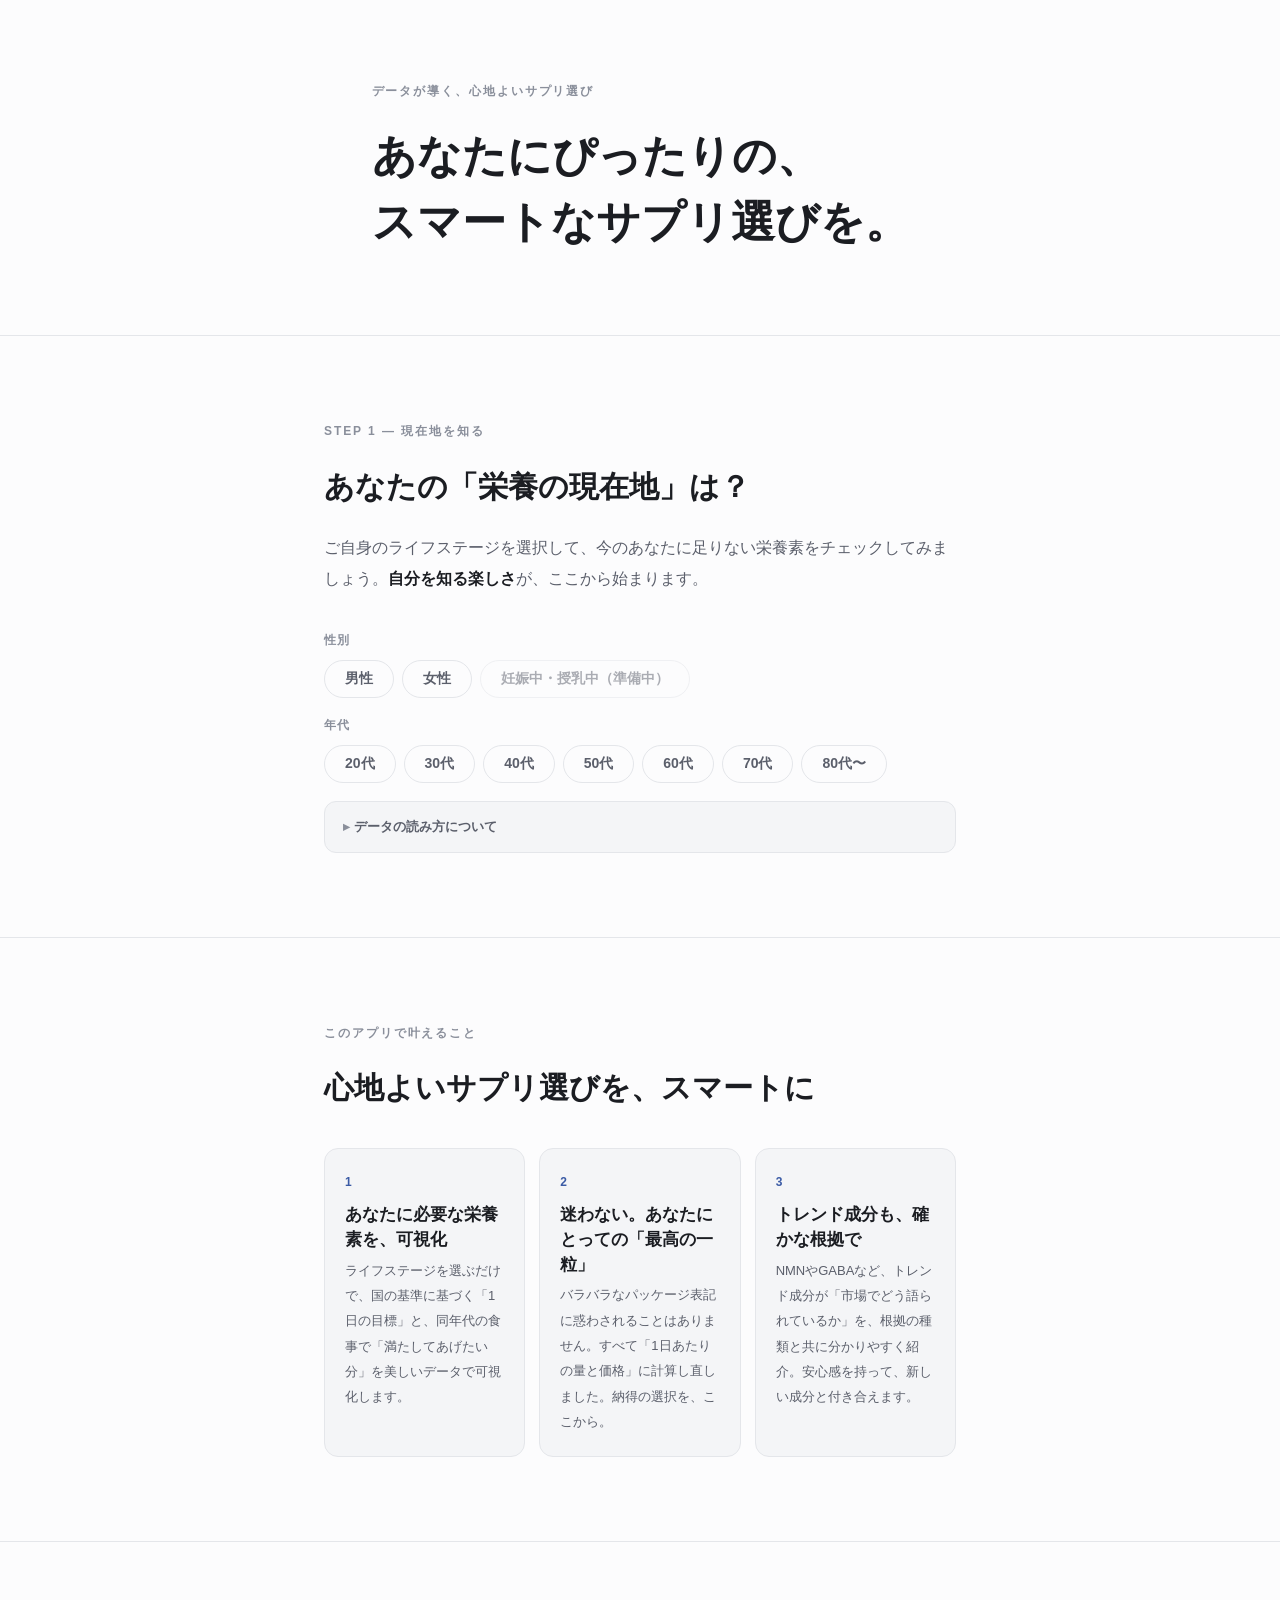
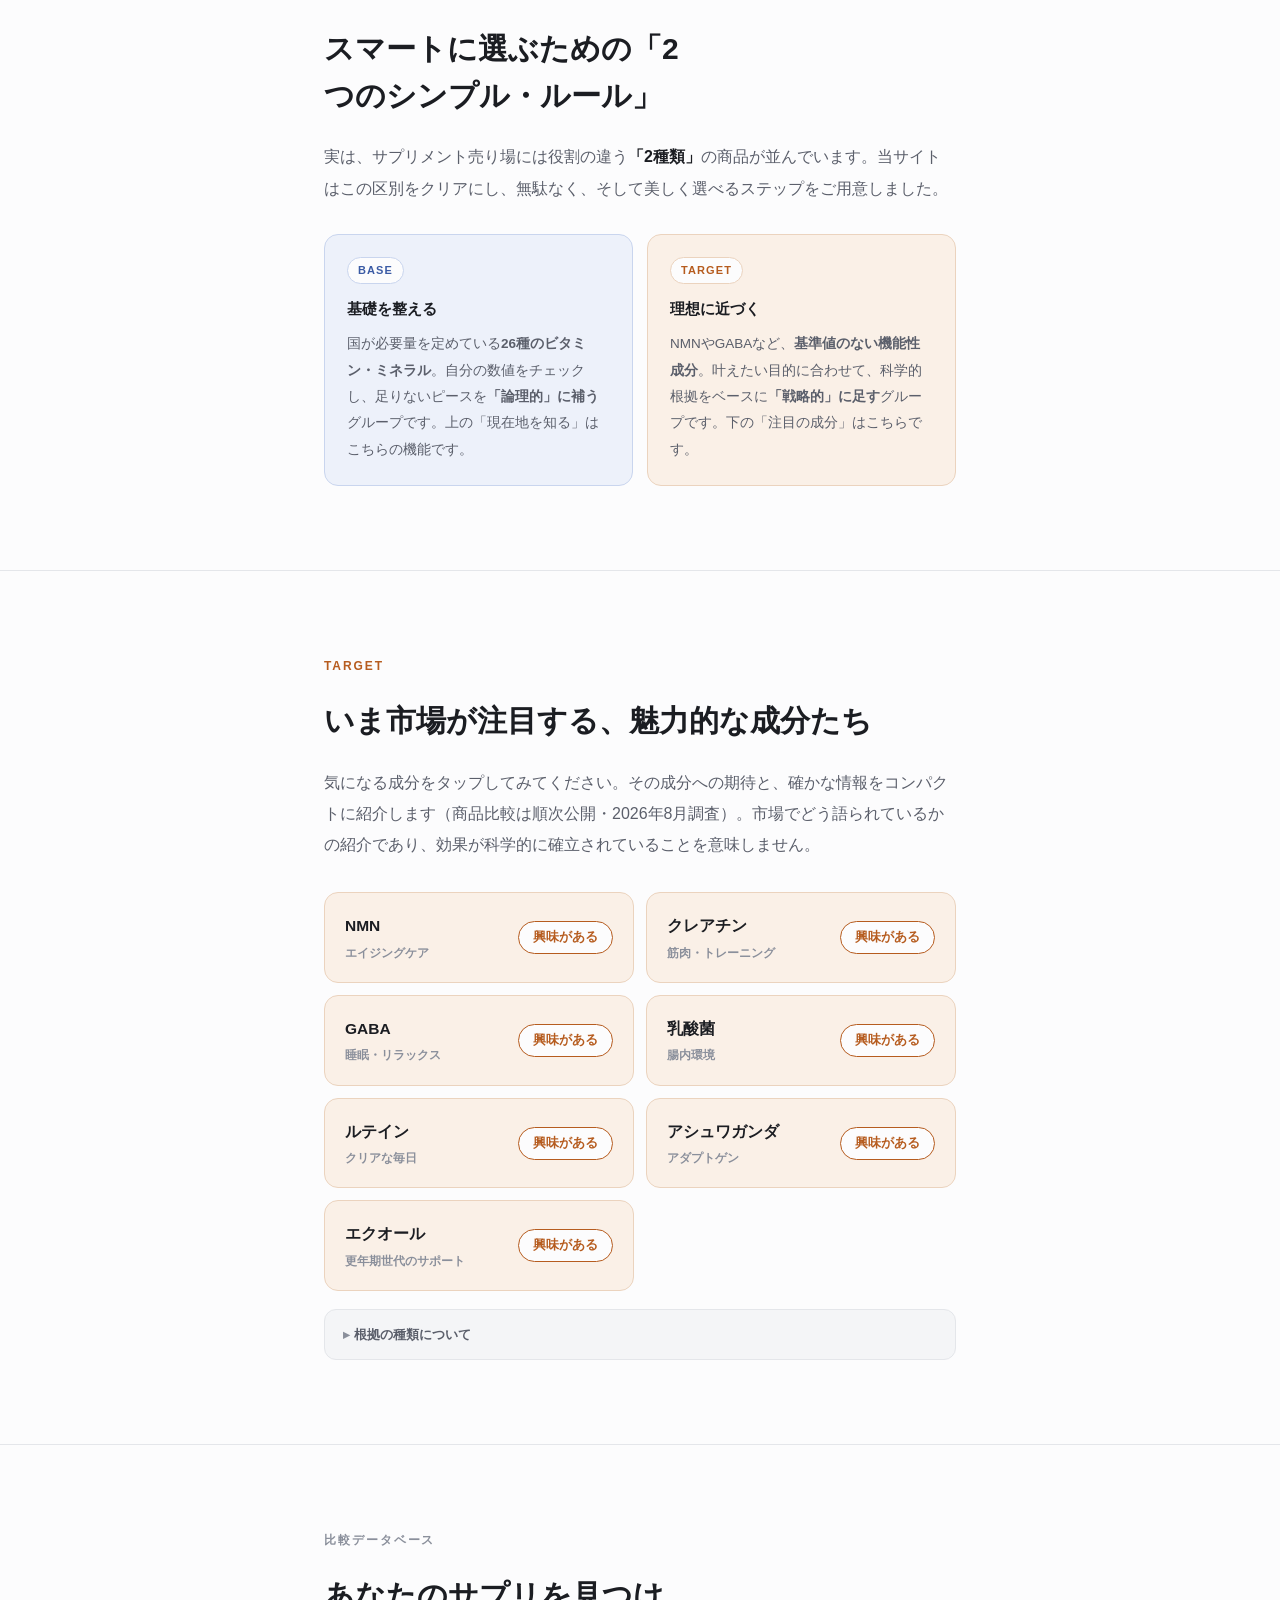
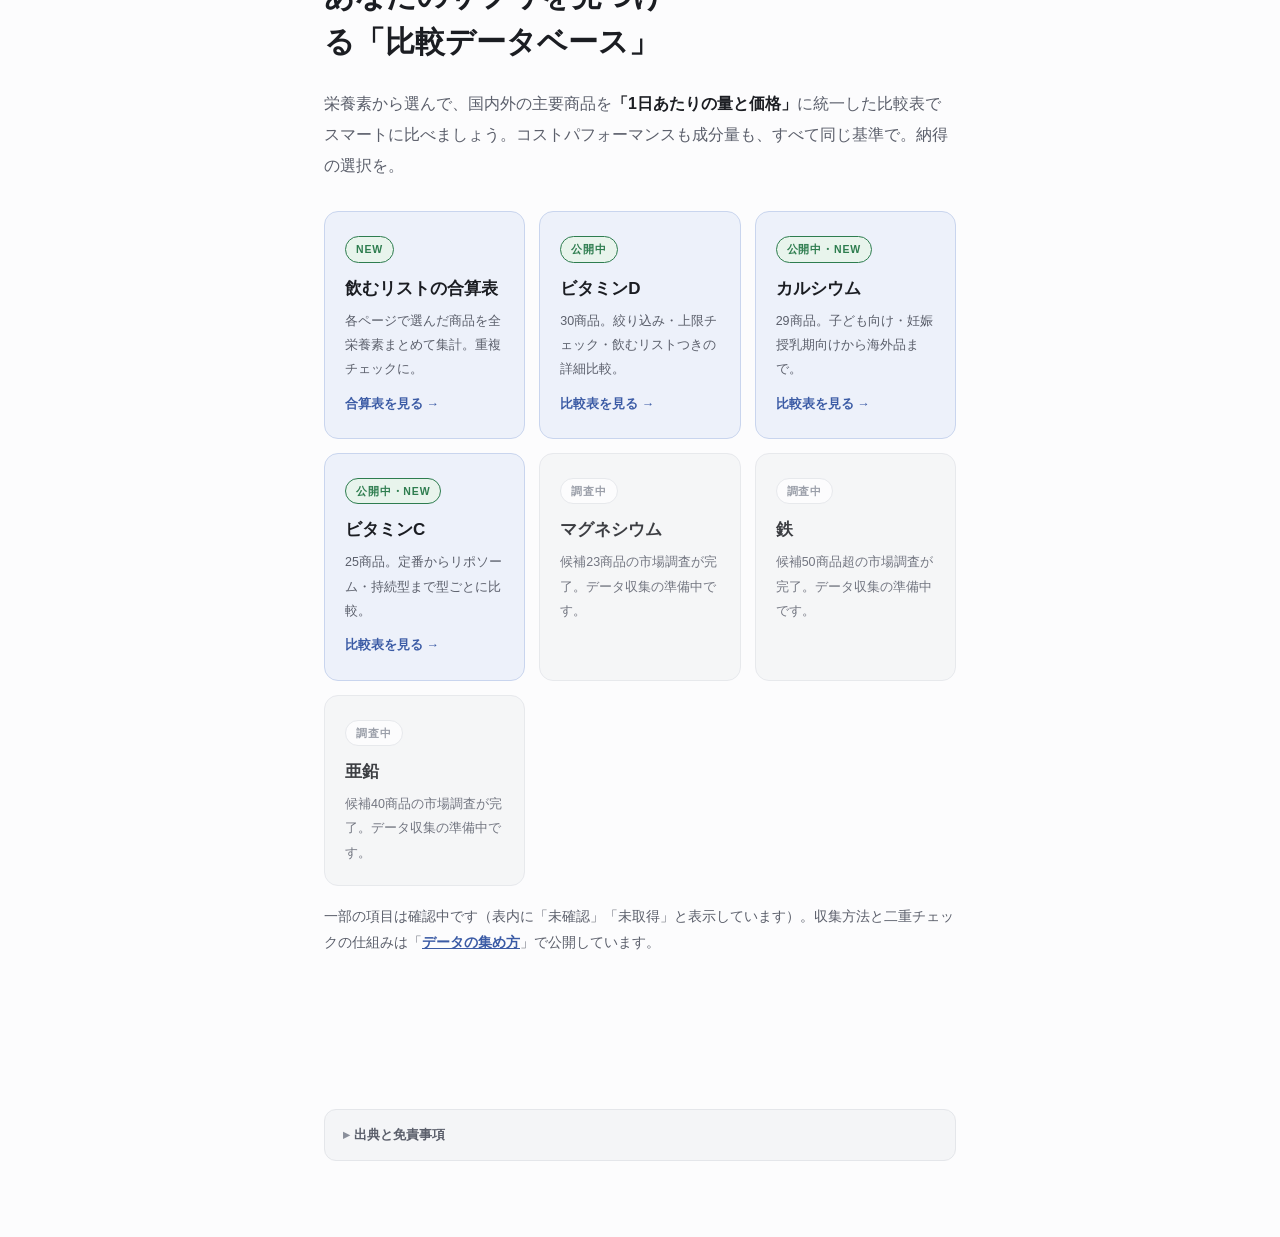
==== index.html @ e19bc220 "データなし栄養素を独立表示に分離" ====
<!doctype html>
<html lang="ja">
<head>
<meta charset="utf-8">
<meta name="viewport" content="width=device-width, initial-scale=1">
<meta name="robots" content="noindex">
<meta property="og:title" content="1日に必要なビタミン・ミネラルの、まとめサイト">
<meta property="og:description" content="国の基準データで、あなたに必要な栄養素と最適なサプリを同じ物差しで比べられるサイト。">
<meta property="og:type" content="website">
<meta property="og:url" content="https://takemoritoshihiko-png.github.io/supplement-db-site/">
<meta name="twitter:card" content="summary">
<title>1日に必要なビタミン・ミネラルの、まとめサイト</title>
</head>
<body>
<style>
  :root {
    --bg: #FCFCFD; --surface: #F4F5F7; --ink: #1B1D22; --ink2: #5B5F6B; --ink3: #8A8F9B;
    --line: #E4E6EA; --track: #E9EBEF;
    --g1: #3B5BA5; --g1-soft: #EDF1FA; --g1-line: #C9D5EE;
    --g2: #B65C1F; --g2-soft: #FAF0E7; --g2-line: #EBD3BE;
    --ok: #2E7D4F; --ok-soft: #E8F4EC;
    --tip-bg: #1B1D22; --tip-ink: #F4F5F7;
    --bad: #B03A2E; --bad-line: #E5C3BC;
  }
  @media (prefers-color-scheme: dark) {
    :root:not([data-theme="light"]) {
      --bg: #15161A; --surface: #1D1F25; --ink: #ECEDF0; --ink2: #9AA0AC; --ink3: #6E7480;
      --line: #2A2D35; --track: #262932;
      --g1: #5E7FD1; --g1-soft: #1D2434; --g1-line: #31405E;
      --g2: #C97B3E; --g2-soft: #2A2018; --g2-line: #4A3521;
      --ok: #5CAD7F; --ok-soft: #1C2B22;
      --tip-bg: #ECEDF0; --tip-ink: #1B1D22; --bad: #D96C5F; --bad-line: #4A2A24;
    }
  }
  :root[data-theme="dark"] {
    --bg: #15161A; --surface: #1D1F25; --ink: #ECEDF0; --ink2: #9AA0AC; --ink3: #6E7480;
    --line: #2A2D35; --track: #262932;
    --g1: #5E7FD1; --g1-soft: #1D2434; --g1-line: #31405E;
    --g2: #C97B3E; --g2-soft: #2A2018; --g2-line: #4A3521;
    --ok: #5CAD7F; --ok-soft: #1C2B22;
    --tip-bg: #ECEDF0; --tip-ink: #1B1D22; --bad: #D96C5F; --bad-line: #4A2A24;
  }
  * { margin:0; padding:0; box-sizing:border-box; }
  body { background:var(--bg); color:var(--ink); font-family:"Hiragino Kaku Gothic ProN","Hiragino Sans","Yu Gothic Medium","Yu Gothic","Noto Sans JP","Meiryo",sans-serif; font-size:16px; line-height:1.95; -webkit-font-smoothing:antialiased; font-feature-settings:"palt"; }
  .wrap { max-width:680px; margin:0 auto; padding:0 24px; }
  section { padding:84px 0; border-bottom:1px solid var(--line); }
  section:last-of-type { border-bottom:none; }
  .eyebrow { font-size:12px; font-weight:700; letter-spacing:0.16em; color:var(--ink3); margin-bottom:20px; }
  .eyebrow.accent { color:var(--g2); }
  h1 { font-size:clamp(29px,4.8vw,44px); font-weight:800; line-height:1.5; text-wrap:balance; }
  .tagline { font-size:clamp(17px,2.6vw,21px); font-weight:700; color:var(--g1); margin-top:14px; letter-spacing:0.02em; }
  h2 { font-size:clamp(22px,3.4vw,30px); font-weight:800; line-height:1.55; text-wrap:balance; margin-bottom:22px; }
  .lede { font-size:17px; color:var(--ink2); margin-top:24px; text-wrap:pretty; }
  p.body { color:var(--ink2); margin-top:16px; }
  p.body strong, .lede strong { color:var(--ink); font-weight:700; }
  .note { font-size:13.5px; line-height:1.9; color:var(--ink2); margin-top:16px; }
  .note .nt { font-weight:800; color:var(--ink); }

  .hero { min-height:auto; display:flex; align-items:center; border-bottom:1px solid var(--line); }
  .hero-inner { padding:80px 0; }

  /* できること3つ */
  .can { display:grid; grid-template-columns:1fr 1fr 1fr; gap:14px; margin-top:36px; }
  @media (max-width:820px){ .can { grid-template-columns:1fr; } }
  .can .c { border:1px solid var(--line); border-radius:14px; padding:22px 20px; background:var(--surface); }
  .can .n { font-size:12px; font-weight:800; letter-spacing:0.12em; color:var(--g1); margin-bottom:8px; }
  .can h3 { font-size:16.5px; font-weight:800; margin-bottom:6px; line-height:1.5; }
  .can p { font-size:13px; color:var(--ink2); }

  /* あなたの必要量デモ */
  .selector { display:flex; flex-wrap:wrap; gap:8px; margin-top:26px; }
  .selector .lbl { width:100%; font-size:12px; font-weight:700; color:var(--ink3); letter-spacing:0.1em; margin-top:8px; }
  .selector button {
    font-size:14px; font-weight:700; padding:9px 20px; border-radius:100px;
    border:1.5px solid var(--line); background:var(--bg); color:var(--ink2); cursor:pointer;
  }
  .selector button.on { border-color:var(--g1); background:var(--g1-soft); color:var(--ink); }
  .selector button:disabled { opacity:.5; cursor:not-allowed; }
  .selector button:focus-visible { outline:2px solid var(--g2); outline-offset:2px; }
  .result { margin-top:28px; display:none; flex-direction:column; gap:12px; }
  .result.show { display:flex; }
  .rrow { border:1px solid var(--line); border-radius:14px; padding:18px 22px; }
  .rrow .head { display:flex; justify-content:space-between; align-items:baseline; gap:10px; flex-wrap:wrap; }
  .rrow .nm { font-size:15.5px; font-weight:800; }
  .rrow .gap { font-size:13.5px; font-weight:800; }
  .rrow .gap.short { color:var(--g2); }
  .rrow .gap.ok { color:var(--ok); }
  .rrow .nums { font-size:12.5px; color:var(--ink3); margin-top:4px; font-variant-numeric:tabular-nums; }
  .rrow .bar { position:relative; height:10px; background:var(--track); border-radius:4px; margin-top:12px; }
  .rrow .bar i { position:absolute; inset:0 auto 0 0; border-radius:4px 3px 3px 4px; background:var(--g1); }
  .rrow .bar b { position:absolute; top:-4px; bottom:-4px; right:0; width:2px; background:var(--ink3); opacity:.55; }

  /* トレンド興味カード */
  .trend { display:grid; grid-template-columns:1fr 1fr; gap:12px; margin-top:32px; }
  @media (max-width:640px){ .trend { grid-template-columns:1fr; } }
  .tcard { border:1px solid var(--g2-line); background:var(--g2-soft); border-radius:14px; padding:18px 20px; }
  .tcard .top { display:flex; justify-content:space-between; align-items:center; gap:10px; }
  .tcard .nm { font-size:15.5px; font-weight:800; }
  .tcard .tag { font-size:11.5px; color:var(--ink3); font-weight:600; }
  .tcard button {
    font-size:12.5px; font-weight:800; padding:7px 14px; border-radius:100px; white-space:nowrap;
    border:1.5px solid var(--g2); background:var(--bg); color:var(--g2); cursor:pointer;
  }
  .tcard button.on { background:var(--g2); color:#fff; }
  .tcard button:focus-visible { outline:2px solid var(--g1); outline-offset:2px; }
  .tcard .detail { display:none; margin-top:12px; padding-top:12px; border-top:1px solid var(--g2-line); font-size:13px; color:var(--ink2); }
  .tcard.open .detail { display:block; }
  .tcard .lv { display:inline-block; font-size:11px; font-weight:800; padding:2px 10px; border-radius:100px; background:var(--bg); border:1px solid var(--g2-line); color:var(--ink3); margin-bottom:6px; }
  .tcard .more { display:inline-block; margin-top:8px; font-size:12.5px; font-weight:700; color:var(--g2); }

  /* 2つのルール */
  .duo { display:grid; grid-template-columns:1fr 1fr; gap:14px; margin-top:30px; }
  @media (max-width:820px){ .duo { grid-template-columns:1fr; } }
  .duo .d { border-radius:14px; padding:22px; font-size:13.5px; color:var(--ink2); }
  .duo .d1 { background:var(--g1-soft); border:1px solid var(--g1-line); }
  .duo .d2 { background:var(--g2-soft); border:1px solid var(--g2-line); }
  .duo h4 { font-size:15px; font-weight:800; color:var(--ink); margin-bottom:8px; }
  .duo .cat { display:inline-block; font-size:11px; font-weight:800; letter-spacing:0.1em; padding:2px 10px; border-radius:100px; margin-bottom:10px; }
  .duo .d1 .cat { background:var(--bg); border:1px solid var(--g1-line); color:var(--g1); }
  .duo .d2 .cat { background:var(--bg); border:1px solid var(--g2-line); color:var(--g2); }

  /* 摂取実態チャート(簡約) */
  .chart { margin-top:36px; }
  .chart-cond { font-size:12px; color:var(--ink3); margin-bottom:22px; }
  .row { display:grid; grid-template-columns:150px 1fr 84px; align-items:center; gap:14px; padding:8px 0; }
  .row .nm { font-size:13px; font-weight:700; text-align:right; line-height:1.4; }
  .row .nm small { display:block; font-size:10.5px; font-weight:400; color:var(--ink3); }
  .meter { position:relative; height:13px; background:var(--track); border-radius:4px; }
  .meter .fill { position:absolute; inset:0 auto 0 0; width:0; border-radius:4px 3px 3px 4px; background:var(--g1); transition:width 1s cubic-bezier(.2,.7,.2,1); }
  .meter .goal { position:absolute; top:-5px; bottom:-5px; right:0; width:2px; background:var(--ink3); opacity:.55; }
  .row .val { font-size:12.5px; font-weight:700; font-variant-numeric:tabular-nums; white-space:nowrap; }
  .goal-label { text-align:right; font-size:11px; color:var(--ink3); padding-right:84px; margin-top:4px; }

  .cta { text-align:center; }
  /* 比較DBハブ */
  .dbgrid { display:grid; grid-template-columns:1fr 1fr 1fr; gap:14px; margin-top:30px; }
  @media (max-width:820px){ .dbgrid { grid-template-columns:1fr; } }
  .dbc { display:block; border:1px solid var(--g1-line); border-radius:14px; padding:20px; background:var(--g1-soft); text-decoration:none; color:var(--ink); }
  .dbc:hover { border-color:var(--g1); }
  .dbc h3 { font-size:17px; font-weight:800; margin:8px 0 4px; }
  .dbc p { font-size:12.5px; color:var(--ink2); }
  .dbc .st { display:inline-block; font-size:10.5px; font-weight:800; letter-spacing:0.08em; padding:2px 10px; border-radius:100px; background:var(--bg); border:1px solid var(--line); color:var(--ink3); }
  .dbc .st.open { border-color:var(--ok); color:var(--ok); background:var(--ok-soft); }
  .dbc .go { display:inline-block; margin-top:10px; font-size:12.5px; font-weight:800; color:var(--g1); }
  .dbc.soon2 { background:var(--surface); border-color:var(--line); opacity:.85; }
  .btn { display:inline-block; margin-top:32px; padding:15px 38px; border-radius:100px; background:var(--g1); color:#fff; font-size:15.5px; font-weight:800; text-decoration:none; letter-spacing:0.04em; }
  :root[data-theme="dark"] .btn { color:#101114; }
  @media (prefers-color-scheme: dark) { :root:not([data-theme="light"]) .btn { color:#101114; } }
  .btn:focus-visible { outline:3px solid var(--g2); outline-offset:3px; }
  .soon { display:block; margin-top:12px; font-size:12.5px; color:var(--ink3); }

  footer { padding:52px 0 76px; }
  footer .src { font-size:12px; line-height:2; color:var(--ink3); }
  footer .legal { font-size:12.5px; color:var(--ink2); margin-top:18px; padding-top:18px; border-top:1px solid var(--line); }

  .rgh { font-size:13px; font-weight:800; letter-spacing:0.08em; color:var(--g2); margin:20px 0 2px; }
  .rgh span { color:var(--ink3); font-weight:700; }
  .rgh.warn { color:var(--bad); }
  .rrow .bar i.sh { background:var(--g2); }
  .rrow .bar i.ov { background:var(--bad); }
  .rrow.warnrow { border-color:var(--bad-line); }
  .gap.warn2 { color:var(--bad); }
  .rchip { font-size:11px; font-weight:800; color:var(--g1); text-decoration:none; border:1px solid var(--g1-line); border-radius:100px; padding:2px 10px; margin-left:8px; vertical-align:2px; white-space:nowrap; }
  .rchip.soon { color:var(--ink3); border-color:var(--line); }
  .crow .cnm { display:flex; align-items:center; gap:8px; flex-wrap:wrap; }
  .crow .rchip { margin-left:0; width:max-content; }
  .crow { display:grid; grid-template-columns:1fr 90px 130px; align-items:center; gap:12px; padding:6px 0; border-bottom:1px dashed var(--line); }
  .crow:last-of-type { border-bottom:none; }
  .crow .cnm { font-size:13px; font-weight:700; color:var(--ink); }
  .crow .cbar { position:relative; height:8px; background:var(--track); border-radius:4px; overflow:hidden; }
  .crow .cbar i { position:absolute; inset:0; background:var(--ok); border-radius:4px; }
  .crow .cpc { font-size:12px; font-weight:700; color:var(--ok); text-align:right; font-variant-numeric:tabular-nums; }
  .rbox { border:1px solid var(--line); border-radius:14px; padding:8px 18px; margin-top:6px; }
  .rbox.warnbox { border-color:var(--bad-line); }
  .crow .cbar i.shi { position:absolute; inset:0 auto 0 0; background:var(--g2); border-radius:4px; }
  .crow .cbar i.ovi { position:absolute; inset:0 auto 0 0; background:var(--bad); border-radius:4px; }
  .crow .cpc.shp { color:var(--g2); }
  .crow .cpc.ovp { color:var(--bad); }
  .crow .cpc small { display:block; font-weight:400; color:var(--ink3); font-size:10.5px; letter-spacing:0; }
  .crow.nd { grid-template-columns:1fr 150px; }
  .crow .cpc.ndp { color:var(--ink3); font-weight:600; }
  .ndnote { margin-top:12px; padding-top:10px; border-top:1px solid var(--line); font-size:12px; color:var(--ink3); }
  details.fold { margin-top:18px; border:1px solid var(--line); border-radius:12px; background:var(--surface); }
  details.fold summary { cursor:pointer; padding:12px 18px; font-size:13px; font-weight:800; color:var(--ink2); list-style:none; }
  details.fold summary::before { content:"▸ "; color:var(--ink3); }
  details.fold[open] summary::before { content:"▾ "; }
  details.fold .fbody { padding:0 18px 14px; font-size:12.5px; line-height:2; color:var(--ink2); }
  details.fold { margin-top:18px; border:1px solid var(--line); border-radius:12px; background:var(--surface); }
  details.fold summary { cursor:pointer; padding:12px 18px; font-size:13px; font-weight:800; color:var(--ink2); list-style:none; }
  details.fold summary::-webkit-details-marker { display:none; }
  details.fold summary::before { content:"▸ "; color:var(--ink3); }
  details.fold[open] summary::before { content:"▾ "; }
  details.fold .fbody { padding:0 18px 14px; font-size:12.5px; line-height:2; color:var(--ink2); }
  .rv { opacity:0; transform:translateY(16px); transition:opacity .6s ease, transform .6s ease; }
  .rv.on { opacity:1; transform:none; }
  @media (prefers-reduced-motion: reduce) { .rv { opacity:1; transform:none; transition:none; } .meter .fill { transition:none; } }
</style>

<div class="hero">
  <div class="wrap hero-inner">
    <div class="eyebrow">データが導く、心地よいサプリ選び</div>
    <h1>あなたにぴったりの、<br>スマートなサプリ選びを。</h1>
  </div>
</div>

<section id="you">
  <div class="wrap rv">
    <div class="eyebrow">STEP 1 — 現在地を知る</div>
    <h2>あなたの「栄養の現在地」は？</h2>
    <p class="body">ご自身のライフステージを選択して、今のあなたに足りない栄養素をチェックしてみましょう。<strong>自分を知る楽しさ</strong>が、ここから始まります。</p>
    <div class="selector" id="sel">
      <span class="lbl">性別</span>
      <button data-k="sex" data-v="m">男性</button>
      <button data-k="sex" data-v="f">女性</button>
      <button disabled title="基準データを整備中です">妊娠中・授乳中（準備中）</button>
      <span class="lbl">年代</span>
      <button data-k="age" data-v="20">20代</button>
      <button data-k="age" data-v="30">30代</button>
      <button data-k="age" data-v="40">40代</button>
      <button data-k="age" data-v="50">50代</button>
      <button data-k="age" data-v="60">60代</button>
      <button data-k="age" data-v="70">70代</button>
      <button data-k="age" data-v="80">80代〜</button>
      <button id="youreset" style="display:none;border-color:var(--g2);color:var(--g2)">リセット</button>
    </div>
    <div class="result" id="res"></div>
    <details class="fold"><summary>データの読み方について</summary><div class="fbody">この数値は「日本人の食事摂取基準（2025年版）」の基準値と「令和5年 国民健康・栄養調査」の平均摂取量に基づきます。同年代の平均との比較であり、あなた自身の食事の診断ではありません。楽しくご活用ください。<br>・年代と基準の対応: 20代=18〜29歳／30・40代=30〜49歳／50代=50〜64歳／60・70代=65〜74歳／80代〜=75歳以上の基準値を表示しています。<br>・「目安量」の栄養素（ビタミンD・E・Kなど）は、平均がそれを下回っていても不足と判断することはできません（食事摂取基準・活用編）。<br>・鉄の女性は50代まで「月経あり」、60代からは「月経なし」の推奨量です。<br>・ヨウ素・セレン・クロム・モリブデン・ビオチンは調査に平均摂取量データがありません。<br>・比較ページの%は商品パッケージと同じ物差し（栄養素等表示基準値）で、このページの属性別基準とは役割が異なります。</div></details>
  </div>
</section>

<section id="benefit">
  <div class="wrap rv">
    <div class="eyebrow">このアプリで叶えること</div>
    <h2>心地よいサプリ選びを、スマートに</h2>
    <div class="can">
      <div class="c"><div class="n">1</div><h3>あなたに必要な栄養素を、可視化</h3><p>ライフステージを選ぶだけで、国の基準に基づく「1日の目標」と、同年代の食事で「満たしてあげたい分」を美しいデータで可視化します。</p></div>
      <div class="c"><div class="n">2</div><h3>迷わない。あなたにとっての「最高の一粒」</h3><p>バラバラなパッケージ表記に惑わされることはありません。すべて「1日あたりの量と価格」に計算し直しました。納得の選択を、ここから。</p></div>
      <div class="c"><div class="n">3</div><h3>トレンド成分も、確かな根拠で</h3><p>NMNやGABAなど、トレンド成分が「市場でどう語られているか」を、根拠の種類と共に分かりやすく紹介。安心感を持って、新しい成分と付き合えます。</p></div>
    </div>
  </div>
</section>

<section id="map">
  <div class="wrap rv">
    <h2>スマートに選ぶための「2つのシンプル・ルール」</h2>
    <p class="body">実は、サプリメント売り場には役割の違う<strong>「2種類」</strong>の商品が並んでいます。当サイトはこの区別をクリアにし、無駄なく、そして美しく選べるステップをご用意しました。</p>
    <div class="duo">
      <div class="d d1"><span class="cat">BASE</span><h4>基礎を整える</h4>国が必要量を定めている<strong>26種のビタミン・ミネラル</strong>。自分の数値をチェックし、足りないピースを<strong>「論理的」に補う</strong>グループです。上の「現在地を知る」はこちらの機能です。</div>
      <div class="d d2"><span class="cat">TARGET</span><h4>理想に近づく</h4>NMNやGABAなど、<strong>基準値のない機能性成分</strong>。叶えたい目的に合わせて、科学的根拠をベースに<strong>「戦略的」に足す</strong>グループです。下の「注目の成分」はこちらです。</div>
    </div>
  </div>
</section>

<section id="trend">
  <div class="wrap rv">
    <div class="eyebrow accent">TARGET</div>
    <h2>いま市場が注目する、魅力的な成分たち</h2>
    <p class="body">気になる成分をタップしてみてください。その成分への期待と、確かな情報をコンパクトに紹介します（商品比較は順次公開・2026年8月調査）。市場でどう語られているかの紹介であり、効果が科学的に確立されていることを意味しません。</p>
    <div class="trend" id="tgrid"></div>
    <details class="fold"><summary>根拠の種類について</summary><div class="fbody">①国が必要量を定める栄養素 ／ ②機能性表示食品の届出あり（事業者が科学的根拠を消費者庁に届け出たもの。国が個別に審査・許可したものではありません） ／ ③「良いと言われている」段階。これらは分類の違いであり、優劣を決めるものではありません。透明性のある情報で、あなたの選択を後押しします。</div></details>
  </div>
</section>

<section id="db">
  <div class="wrap rv">
    <div class="eyebrow">比較データベース</div>
    <h2>あなたのサプリを見つける「比較データベース」</h2>
    <p class="body">栄養素から選んで、国内外の主要商品を<strong>「1日あたりの量と価格」</strong>に統一した比較表でスマートに比べましょう。コストパフォーマンスも成分量も、すべて同じ基準で。納得の選択を。</p>
    <div class="dbgrid">
      <a class="dbc" href="matrix.html"><span class="st open">NEW</span><h3>飲むリストの合算表</h3><p>各ページで選んだ商品を全栄養素まとめて集計。重複チェックに。</p><span class="go">合算表を見る →</span></a>
      <a class="dbc" href="vitamin-d.html"><span class="st open">公開中</span><h3>ビタミンD</h3><p>30商品。絞り込み・上限チェック・飲むリストつきの詳細比較。</p><span class="go">比較表を見る →</span></a>
      <a class="dbc" href="calcium.html"><span class="st open">公開中・NEW</span><h3>カルシウム</h3><p>29商品。子ども向け・妊娠授乳期向けから海外品まで。</p><span class="go">比較表を見る →</span></a>
      <a class="dbc" href="vitamin-c.html"><span class="st open">公開中・NEW</span><h3>ビタミンC</h3><p>25商品。定番からリポソーム・持続型まで型ごとに比較。</p><span class="go">比較表を見る →</span></a>
      <div class="dbc soon2"><span class="st">調査中</span><h3>マグネシウム</h3><p>候補23商品の市場調査が完了。データ収集の準備中です。</p></div>
      <div class="dbc soon2"><span class="st">調査中</span><h3>鉄</h3><p>候補50商品超の市場調査が完了。データ収集の準備中です。</p></div>
      <div class="dbc soon2"><span class="st">調査中</span><h3>亜鉛</h3><p>候補40商品の市場調査が完了。データ収集の準備中です。</p></div>
    </div>
    <p class="note" style="margin-top:18px">一部の項目は確認中です（表内に「未確認」「未取得」と表示しています）。収集方法と二重チェックの仕組みは「<a href="about-data.html" style="color:var(--g1);font-weight:700">データの集め方</a>」で公開しています。</p>
  </div>
</section>

<footer>
  <div class="wrap">
    <details class="fold"><summary>出典と免責事項</summary><div class="fbody">出典：厚生労働省「令和5年国民健康・栄養調査」／「日本人の食事摂取基準（2025年版）」／消費者庁 機能性表示食品届出データベース・健康食品ポータル／市場動向は2026年8月時点の調査に基づく<br><br>本ページは一般的な栄養情報の提供を目的とし、疾病の診断・治療・予防を目的とするものではありません。成分の働きに関する記述は「一般にそのように言われている」ことの紹介であり、特定の商品の効果を保証するものではありません。体調に不安がある場合は医師・薬剤師にご相談ください。</div></details>
  </div>
</footer>

<script>
(function(){
  /* ---------- あなたの必要量デモ（実データ: 摂取基準2025×令和5年調査） ---------- */
  /* 26栄養素の診断データ(食事摂取基準2025×令和5年国民健康・栄養調査。証拠: docs/collection/raw-2026-08-14/) */
  var REF = {"ビタミンA":{"unit":"μgRAE","type":"RDA","m":{"18-29":850,"30-49":900,"50-64":900,"65-74":850,"75+":800},"f":{"18-29":650,"30-49":700,"50-64":700,"65-74":700,"75+":650}},"ビタミンD":{"unit":"μg","type":"AI","m":{"18-29":9,"30-49":9,"50-64":9,"65-74":9,"75+":9},"f":{"18-29":9,"30-49":9,"50-64":9,"65-74":9,"75+":9}},"ビタミンE":{"unit":"mg","type":"AI","m":{"18-29":6.5,"30-49":6.5,"50-64":6.5,"65-74":7.5,"75+":7},"f":{"18-29":5,"30-49":6,"50-64":6,"65-74":7,"75+":6}},"ビタミンK":{"unit":"μg","type":"AI","m":{"18-29":150,"30-49":150,"50-64":150,"65-74":150,"75+":150},"f":{"18-29":150,"30-49":150,"50-64":150,"65-74":150,"75+":150}},"ビタミンB1":{"unit":"mg","type":"RDA","m":{"18-29":1.1,"30-49":1.2,"50-64":1.1,"65-74":1,"75+":1},"f":{"18-29":0.8,"30-49":0.9,"50-64":0.8,"65-74":0.8,"75+":0.7}},"ビタミンB2":{"unit":"mg","type":"RDA","m":{"18-29":1.6,"30-49":1.7,"50-64":1.6,"65-74":1.4,"75+":1.4},"f":{"18-29":1.2,"30-49":1.2,"50-64":1.2,"65-74":1.1,"75+":1.1}},"ナイアシン":{"unit":"mgNE","type":"RDA","m":{"18-29":15,"30-49":16,"50-64":15,"65-74":14,"75+":13},"f":{"18-29":11,"30-49":12,"50-64":11,"65-74":11,"75+":10}},"ビタミンB6":{"unit":"mg","type":"RDA","m":{"18-29":1.5,"30-49":1.5,"50-64":1.5,"65-74":1.4,"75+":1.4},"f":{"18-29":1.2,"30-49":1.2,"50-64":1.2,"65-74":1.2,"75+":1.2}},"ビタミンB12":{"unit":"μg","type":"AI","m":{"18-29":4,"30-49":4,"50-64":4,"65-74":4,"75+":4},"f":{"18-29":4,"30-49":4,"50-64":4,"65-74":4,"75+":4}},"葉酸":{"unit":"μg","type":"RDA","m":{"18-29":240,"30-49":240,"50-64":240,"65-74":240,"75+":240},"f":{"18-29":240,"30-49":240,"50-64":240,"65-74":240,"75+":240}},"パントテン酸":{"unit":"mg","type":"AI","m":{"18-29":6,"30-49":6,"50-64":6,"65-74":6,"75+":6},"f":{"18-29":5,"30-49":5,"50-64":5,"65-74":5,"75+":5}},"ビオチン":{"unit":"μg","type":"AI","m":{"18-29":50,"30-49":50,"50-64":50,"65-74":50,"75+":50},"f":{"18-29":50,"30-49":50,"50-64":50,"65-74":50,"75+":50}},"ビタミンC":{"unit":"mg","type":"RDA","m":{"18-29":100,"30-49":100,"50-64":100,"65-74":100,"75+":100},"f":{"18-29":100,"30-49":100,"50-64":100,"65-74":100,"75+":100}},"ナトリウム":{"unit":"g","type":"DG","m":{"18-29":7.5,"30-49":7.5,"50-64":7.5,"65-74":7.5,"75+":7.5},"f":{"18-29":6.5,"30-49":6.5,"50-64":6.5,"65-74":6.5,"75+":6.5}},"カリウム":{"unit":"mg","type":"AI","m":{"18-29":2500,"30-49":2500,"50-64":2500,"65-74":2500,"75+":2500},"f":{"18-29":2000,"30-49":2000,"50-64":2000,"65-74":2000,"75+":2000}},"カルシウム":{"unit":"mg","type":"RDA","m":{"18-29":800,"30-49":750,"50-64":750,"65-74":750,"75+":750},"f":{"18-29":650,"30-49":650,"50-64":650,"65-74":650,"75+":600}},"マグネシウム":{"unit":"mg","type":"RDA","m":{"18-29":340,"30-49":380,"50-64":370,"65-74":350,"75+":330},"f":{"18-29":280,"30-49":290,"50-64":290,"65-74":280,"75+":270}},"リン":{"unit":"mg","type":"AI","m":{"18-29":1000,"30-49":1000,"50-64":1000,"65-74":1000,"75+":1000},"f":{"18-29":800,"30-49":800,"50-64":800,"65-74":800,"75+":800}},"鉄":{"unit":"mg","type":"RDA","m":{"18-29":7,"30-49":7.5,"50-64":7,"65-74":7,"75+":6.5},"f":{"18-29":6,"30-49":6,"50-64":6,"65-74":6,"75+":5.5},"f_menst":{"18-29":10,"30-49":10.5,"50-64":10.5,"65-74":null,"75+":null}},"亜鉛":{"unit":"mg","type":"RDA","m":{"18-29":9,"30-49":9.5,"50-64":9.5,"65-74":9,"75+":9},"f":{"18-29":7.5,"30-49":8,"50-64":8,"65-74":7.5,"75+":7}},"銅":{"unit":"mg","type":"RDA","m":{"18-29":0.8,"30-49":0.9,"50-64":0.9,"65-74":0.8,"75+":0.8},"f":{"18-29":0.7,"30-49":0.7,"50-64":0.7,"65-74":0.7,"75+":0.7}},"マンガン":{"unit":"mg","type":"AI","m":{"18-29":3.5,"30-49":3.5,"50-64":3.5,"65-74":3.5,"75+":3.5},"f":{"18-29":3,"30-49":3,"50-64":3,"65-74":3,"75+":3}},"ヨウ素":{"unit":"μg","type":"RDA","m":{"18-29":140,"30-49":140,"50-64":140,"65-74":140,"75+":140},"f":{"18-29":140,"30-49":140,"50-64":140,"65-74":140,"75+":140}},"セレン":{"unit":"μg","type":"RDA","m":{"18-29":30,"30-49":35,"50-64":30,"65-74":30,"75+":30},"f":{"18-29":25,"30-49":25,"50-64":25,"65-74":25,"75+":25}},"クロム":{"unit":"μg","type":"AI","m":{"18-29":10,"30-49":10,"50-64":10,"65-74":10,"75+":10},"f":{"18-29":10,"30-49":10,"50-64":10,"65-74":10,"75+":10}},"モリブデン":{"unit":"μg","type":"RDA","m":{"18-29":30,"30-49":30,"50-64":30,"65-74":30,"75+":25},"f":{"18-29":25,"30-49":25,"50-64":25,"65-74":25,"75+":25}}};
  var INTAKE = {"ビタミンA":{"unit":"μgRAE","m":{"20":394.25,"30":433.09,"40":498.46,"50":425.55,"60":522.08,"70":652.53,"80":550.14},"f":{"20":354.37,"30":410.39,"40":409.06,"50":416.94,"60":491.6,"70":545.2,"80":571.57}},"ビタミンD":{"unit":"μg","m":{"20":4.65,"30":5.69,"40":5.49,"50":5.96,"60":7.77,"70":8.09,"80":8.74},"f":{"20":4.25,"30":4.81,"40":5.14,"50":5.13,"60":7.01,"70":7.78,"80":7.43}},"ビタミンE":{"unit":"mg","m":{"20":6.43,"30":6.93,"40":6.65,"50":6.91,"60":7.41,"70":7.86,"80":7.71},"f":{"20":5.7,"30":5.81,"40":6.06,"50":6.34,"60":6.91,"70":7.23,"80":6.83}},"ビタミンK":{"unit":"μg","m":{"20":198.85,"30":222.85,"40":231.94,"50":243.01,"60":264.6,"70":282.09,"80":301.88},"f":{"20":207.56,"30":200.28,"40":214.28,"50":230.56,"60":251.53,"70":278.8,"80":273.67}},"ビタミンB1":{"unit":"mg","m":{"20":1.07,"30":1.09,"40":1.04,"50":1.07,"60":1.02,"70":1.04,"80":0.97},"f":{"20":0.85,"30":0.83,"40":0.88,"50":0.9,"60":0.88,"70":0.91,"80":0.81}},"ビタミンB2":{"unit":"mg","m":{"20":1.14,"30":1.17,"40":1.16,"50":1.19,"60":1.29,"70":1.31,"80":1.31},"f":{"20":1,"30":0.97,"40":1.02,"50":1.07,"60":1.15,"70":1.21,"80":1.15}},"ナイアシン当量":{"unit":"mgNE","m":{"20":33.25,"30":34.54,"40":33.97,"50":34.51,"60":34.98,"70":33.93,"80":30.33},"f":{"20":26.56,"30":26.58,"40":27.33,"50":28.85,"60":29.24,"70":29.38,"80":26.66}},"ビタミンB6":{"unit":"mg","m":{"20":1.17,"30":1.2,"40":1.19,"50":1.22,"60":1.32,"70":1.32,"80":1.27},"f":{"20":0.98,"30":0.98,"40":0.99,"50":1.05,"60":1.12,"70":1.23,"80":1.14}},"ビタミンB12":{"unit":"μg","m":{"20":4.41,"30":4.9,"40":5.07,"50":5.48,"60":6.57,"70":7.22,"80":6.77},"f":{"20":4.26,"30":3.97,"40":4.34,"50":4.47,"60":5.33,"70":5.87,"80":5.79}},"葉酸":{"unit":"μg","m":{"20":240.37,"30":242.05,"40":254.3,"50":274.52,"60":310.25,"70":333.91,"80":333.75},"f":{"20":220.38,"30":218.96,"40":238.5,"50":257.66,"60":288.4,"70":332.74,"80":307.29}},"パントテン酸":{"unit":"mg","m":{"20":5.66,"30":5.72,"40":5.72,"50":5.78,"60":6.12,"70":6.17,"80":5.88},"f":{"20":4.91,"30":4.85,"40":4.95,"50":5.08,"60":5.34,"70":5.66,"80":5.33}},"ビタミンC":{"unit":"mg","m":{"20":65.84,"30":66.99,"40":65.64,"50":78.04,"60":96.11,"70":112.87,"80":126.74},"f":{"20":65.01,"30":65.67,"40":71.14,"50":77.57,"60":98.95,"70":128.45,"80":125.55}},"ナトリウム":{"unit":"mg","m":{"20":4074.48,"30":4157.06,"40":4157.72,"50":4056.79,"60":4372.45,"70":4304.93,"80":4064.53},"f":{"20":3263.67,"30":3201.39,"40":3490.75,"50":3491.44,"60":3744.22,"70":3838.43,"80":3500.29}},"食塩相当量":{"unit":"g","m":{"20":10.35,"30":10.56,"40":10.56,"50":10.3,"60":11.11,"70":10.93,"80":10.32},"f":{"20":8.29,"30":8.13,"40":8.87,"50":8.87,"60":9.51,"70":9.75,"80":8.89}},"カリウム":{"unit":"mg","m":{"20":2132.22,"30":2176.23,"40":2153.04,"50":2294.48,"60":2464.3,"70":2584.62,"80":2561.27},"f":{"20":1826.41,"30":1861.91,"40":1947.71,"50":2095.83,"60":2284.65,"70":2547.03,"80":2338.91}},"カルシウム":{"unit":"mg","m":{"20":453.83,"30":442.56,"40":412.72,"50":453.38,"60":514.26,"70":549.87,"80":560.64},"f":{"20":386.01,"30":398.94,"40":409.42,"50":446.16,"60":518.08,"70":542.9,"80":527.56}},"マグネシウム":{"unit":"mg","m":{"20":229.4,"30":241.37,"40":237.73,"50":256.23,"60":277.55,"70":284.38,"80":270.52},"f":{"20":192.55,"30":197.32,"40":213.99,"50":229.31,"60":251.7,"70":262.48,"80":244.34}},"リン":{"unit":"mg","m":{"20":1014.49,"30":1048.54,"40":1013.79,"50":1039.42,"60":1109.8,"70":1108.81,"80":1033.83},"f":{"20":856.02,"30":851.48,"40":877.91,"50":912.61,"60":976.17,"70":995.63,"80":937.46}},"鉄":{"unit":"mg","m":{"20":7.41,"30":7.39,"40":7.45,"50":7.71,"60":8.42,"70":8.75,"80":8.34},"f":{"20":6.45,"30":6.17,"40":6.64,"50":7.09,"60":7.6,"70":8.06,"80":7.53}},"亜鉛":{"unit":"mg","m":{"20":9.12,"30":9.28,"40":9.37,"50":9.07,"60":9.17,"70":8.73,"80":8.16},"f":{"20":7.73,"30":7.44,"40":7.59,"50":7.69,"60":7.58,"70":7.51,"80":7.35}},"銅":{"unit":"mg","m":{"20":1.1,"30":1.13,"40":1.13,"50":1.15,"60":1.24,"70":1.23,"80":1.23},"f":{"20":0.91,"30":0.93,"40":0.99,"50":1.02,"60":1.05,"70":1.12,"80":1.1}}};
  var BANDS = {"20":"18-29","30":"30-49","40":"30-49","50":"50-64","60":"65-74","70":"65-74","80":"75+"};
  var ORDER = ["ビタミンD","カルシウム","マグネシウム","鉄","亜鉛","ビタミンA","ビタミンE","ビタミンK","ビタミンB1","ビタミンB2","ナイアシン","ビタミンB6","ビタミンB12","葉酸","パントテン酸","ビオチン","ビタミンC","ナトリウム","カリウム","リン","銅","マンガン","ヨウ素","セレン","クロム","モリブデン"];
  var IKEY = {"ナイアシン":"ナイアシン当量","ナトリウム":"食塩相当量"};
  var DN = {"ナトリウム":"塩分（食塩相当量）"};
  var LINKS = {"ビタミンD":"vitamin-d.html","カルシウム":"calcium.html","ビタミンC":"vitamin-c.html"};
  var SOON = ["マグネシウム","鉄","亜鉛"];
  var state = { sex:null, age:null };
  try { var sy = JSON.parse(localStorage.getItem("sdb-you")||"{}"); if(sy.sex) state.sex=sy.sex; if(sy.age) state.age=sy.age; } catch(e){}
  var sel = document.getElementById("sel"), res = document.getElementById("res");
  function syncBtns(){
    sel.querySelectorAll("button[data-k]").forEach(function(x){ x.classList.toggle("on", state[x.dataset.k]===x.dataset.v); });
    document.getElementById("youreset").style.display=(state.sex||state.age)?"":"none";
  }
  document.getElementById("youreset").addEventListener("click", function(){
    state.sex=null; state.age=null;
    try{
      localStorage.setItem("sdb-you","{}");
      var v=JSON.parse(localStorage.getItem("sdb-vd")||"{}"); delete v.you; localStorage.setItem("sdb-vd", JSON.stringify(v));
    }catch(e){}
    syncBtns(); res.classList.remove("show");
  });
  sel.addEventListener("click", function(e){
    var b = e.target.closest("button"); if(!b || b.disabled || !b.dataset.k) return;
    state[b.dataset.k] = (state[b.dataset.k]===b.dataset.v) ? null : b.dataset.v;
    try { localStorage.setItem("sdb-you", JSON.stringify({sex:state.sex, age:state.age})); } catch(e){}
    syncBtns();
    if(state.sex && state.age){ render(); } else { res.classList.remove("show"); }
  });
  if(state.sex||state.age){ syncBtns(); render(); }
  function render(){
    if(!state.sex || !state.age) return;
    var sex=state.sex, age=state.age, band=BANDS[age];
    function fx(v){ var r=(v<100)?(Math.round(v*10)/10):Math.round(v); return r>=1000?r.toLocaleString():String(r); }
    var typeLabel={RDA:"推奨量",AI:"目安量",DG:"目標量"};
    var items=[];
    ORDER.forEach(function(name){
      var r=REF[name]; if(!r) return;
      var refVal;
      if(name==="鉄" && sex==="f"){ refVal=(parseInt(age,10)<=50 && r.f_menst && r.f_menst[band]!=null)?r.f_menst[band]:r.f[band]; }
      else refVal=r[sex][band];
      var ik=INTAKE[IKEY[name]||name];
      var got=(ik&&ik[sex])?ik[sex][age]:null;
      var it={name:name, disp:DN[name]||name, unit:r.unit, type:r.type, ref:refVal, got:got};
      if(got==null){ it.grp="nodata"; }
      else{
        it.pct=Math.round(got/refVal*100);
        if(r.type==="DG"){ it.grp=(got>refVal)?"over":"ok"; }
        else if(it.pct>=100){ it.grp="ok"; }
        else{ it.grp="short"; }
      }
      items.push(it);
    });
    var short=items.filter(function(x){return x.grp==="short";}).sort(function(a,b){return a.pct-b.pct;});
    var over=items.filter(function(x){return x.grp==="over";});
    var ok=items.filter(function(x){return x.grp==="ok";}).sort(function(a,b){return b.pct-a.pct;});
    var nodata=items.filter(function(x){return x.grp==="nodata";});
    function chip(nm){
      if(LINKS[nm]) return ' <a class="rchip" href="'+LINKS[nm]+'">比較表を見る →</a>';
      if(SOON.indexOf(nm)>=0) return ' <span class="rchip soon">比較表 準備中</span>';
      return '';
    }
    var html='';
    if(short.length){
      html+='<div class="rgh">意識して補いたい栄養素 <span>'+short.length+'種</span></div><div class="rbox">';
      html+=short.map(function(x){
        return '<div class="crow"><span class="cnm">'+x.name+chip(x.name)+'</span><span class="cbar"><i class="shi" style="width:'+Math.min(100,x.pct)+'%"></i></span><span class="cpc shp">約'+x.pct+'%<small>'+fx(x.got)+' / '+fx(x.ref)+x.unit+(x.type==="AI"?"(目安量)":"")+'</small></span></div>';
      }).join('');
      html+='</div>';
    }
    over.forEach(function(x){
      html+='<div class="rgh warn">摂りすぎに注意</div><div class="rbox warnbox">'
        +'<div class="crow"><span class="cnm">'+x.disp+'</span><span class="cbar"><i class="ovi" style="width:100%"></i></span><span class="cpc ovp">上限の約'+x.pct+'%<small>'+fx(x.got)+' / '+fx(x.ref)+'g未満</small></span></div></div>';
    });

    var okRows=ok.map(function(x){
      return '<div class="crow"><span class="cnm">'+x.disp+'</span><span class="cbar"><i></i></span><span class="cpc">基準の約'+x.pct+'%</span></div>';
    }).join('');
    html+='<details class="fold"><summary>足りている栄養素も見る（'+ok.length+'種）</summary><div class="fbody">'+okRows+'</div></details>';
    if(nodata.length){
      var ndRows=nodata.map(function(x){
        return '<div class="crow nd"><span class="cnm">'+x.name+'</span><span class="cpc ndp">'+typeLabel[x.type]+' '+fx(x.ref)+x.unit+'</span></div>';
      }).join('');
      html+='<details class="fold"><summary>平均摂取データがない栄養素（'+nodata.length+'種）</summary><div class="fbody"><div class="ndnote" style="margin-top:0;padding-top:0;border-top:none">国民健康・栄養調査に平均摂取量のデータがないため、比較はできません。国の基準値のみ表示します。</div>'+ndRows+'</div></details>';
    }

    res.innerHTML=html; res.classList.add("show");
  }
  /* ---------- 話題の成分カード（2026-08実調査に基づく） ---------- */
  var TREND = [
    { n:"NMN", t:"エイジングケア", lv:"③言われている段階", d:"加齢で減る補酵素NAD+の材料として、年齢に応じたケアの文脈で語られ、国内市場が拡大しています。ヒトでの効果はまだ確立されていません。" },
    { n:"クレアチン", t:"筋肉・トレーニング", lv:"③言われている段階（研究蓄積は多め）", d:"スポーツ栄養の分野で古くから使われ、研究の蓄積が多い成分です。近年は女性向け商品も増えています。" },
    { n:"GABA", t:"睡眠・リラックス", lv:"②機能性表示の届出あり（届出数1位）", d:"「睡眠の質」「ストレスの緩和」を表示する機能性表示食品の届出が最も多い成分です（1,428件・2024年度）。" },
    { n:"乳酸菌", t:"腸内環境", lv:"②機能性表示の届出あり", d:"腸内環境の文脈で定番。近年は菌の死骸や代謝物を使う「ポストバイオティクス」へ話題が移りつつあります。" },
    { n:"ルテイン", t:"クリアな毎日", lv:"②機能性表示の届出あり", d:"ブルーライト・スマホ時代の「目のケア」成分として届出上位の定番です。" },
    { n:"アシュワガンダ", t:"アダプトゲン", lv:"③言われている段階", d:"アダプトゲンと呼ばれるハーブ群の代表格として、世界的に注目されています。" },
    { n:"エクオール", t:"更年期世代のサポート", lv:"③言われている段階", d:"大豆イソフラボン由来の成分。更年期世代を対象とした商品が多く、日本は世界最大の消費市場です。" }
  ];
  var grid = document.getElementById("tgrid");
  TREND.forEach(function(x,i){
    var card = document.createElement("div"); card.className = "tcard";
    card.innerHTML = '<div class="top"><div><div class="nm">' + x.n + '</div><div class="tag">' + x.t + '</div></div>'
      + '<button aria-expanded="false">興味がある</button></div>'
      + '<div class="detail"><span class="lv">' + x.lv + '</span><div>' + x.d + '</div>'
      + '<span class="more">この成分の商品を探す →（準備中）</span></div>';
    var btn = card.querySelector("button");
    btn.addEventListener("click", function(){
      var open = card.classList.toggle("open");
      btn.classList.toggle("on", open);
      btn.setAttribute("aria-expanded", open ? "true" : "false");
      btn.textContent = open ? "閉じる" : "興味がある";
    });
    grid.appendChild(card);
  });

  /* ---------- reveal ---------- */
  var reduced = window.matchMedia("(prefers-reduced-motion: reduce)").matches;
  var io = new IntersectionObserver(function(entries){
    entries.forEach(function(e){
      if(!e.isIntersecting) return;
      e.target.classList.add("on");
      e.target.querySelectorAll(".fill").forEach(function(f){ f.style.width = f.getAttribute("data-w") + "%"; });
      io.unobserve(e.target);
    });
  }, { threshold:0.15 });
  document.querySelectorAll(".rv").forEach(function(el){ io.observe(el); });
  if(reduced){ document.querySelectorAll(".fill").forEach(function(f){ f.style.width = f.getAttribute("data-w") + "%"; }); }
})();
</script>
</body>
</html>
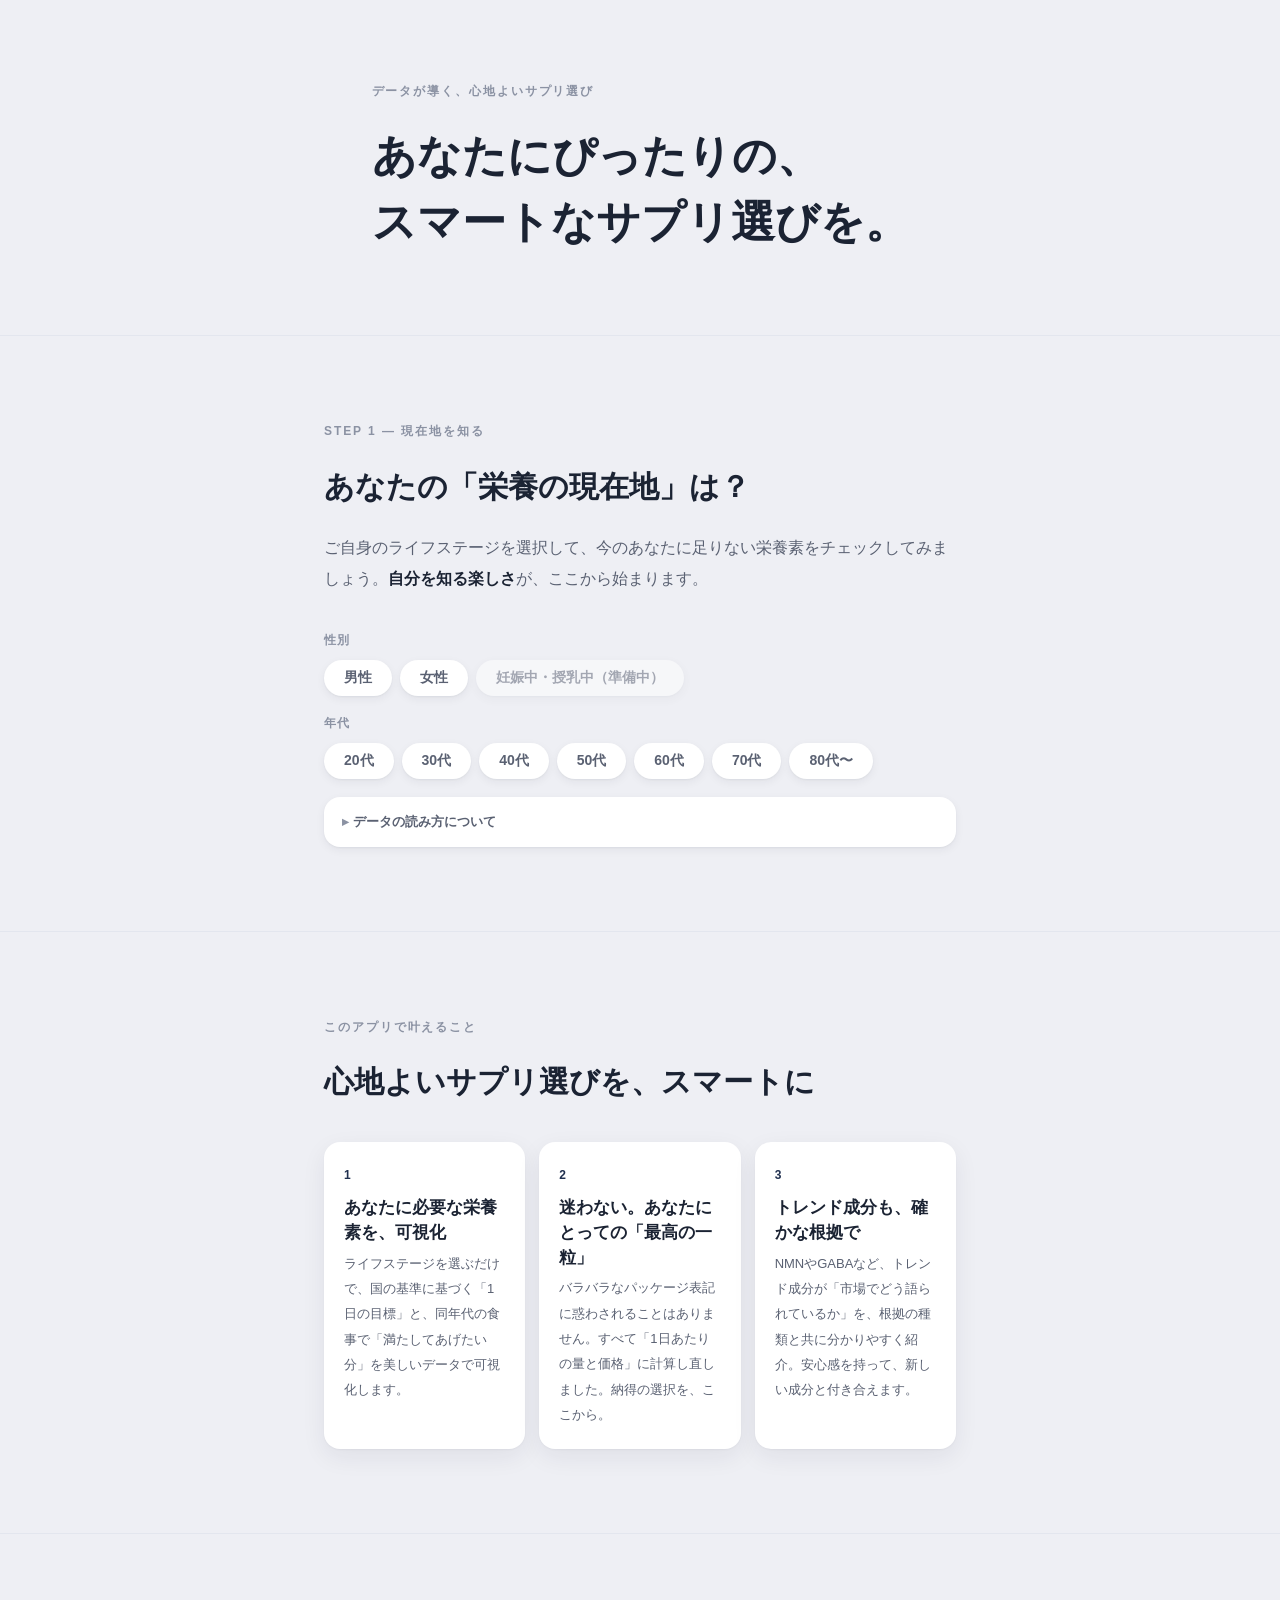
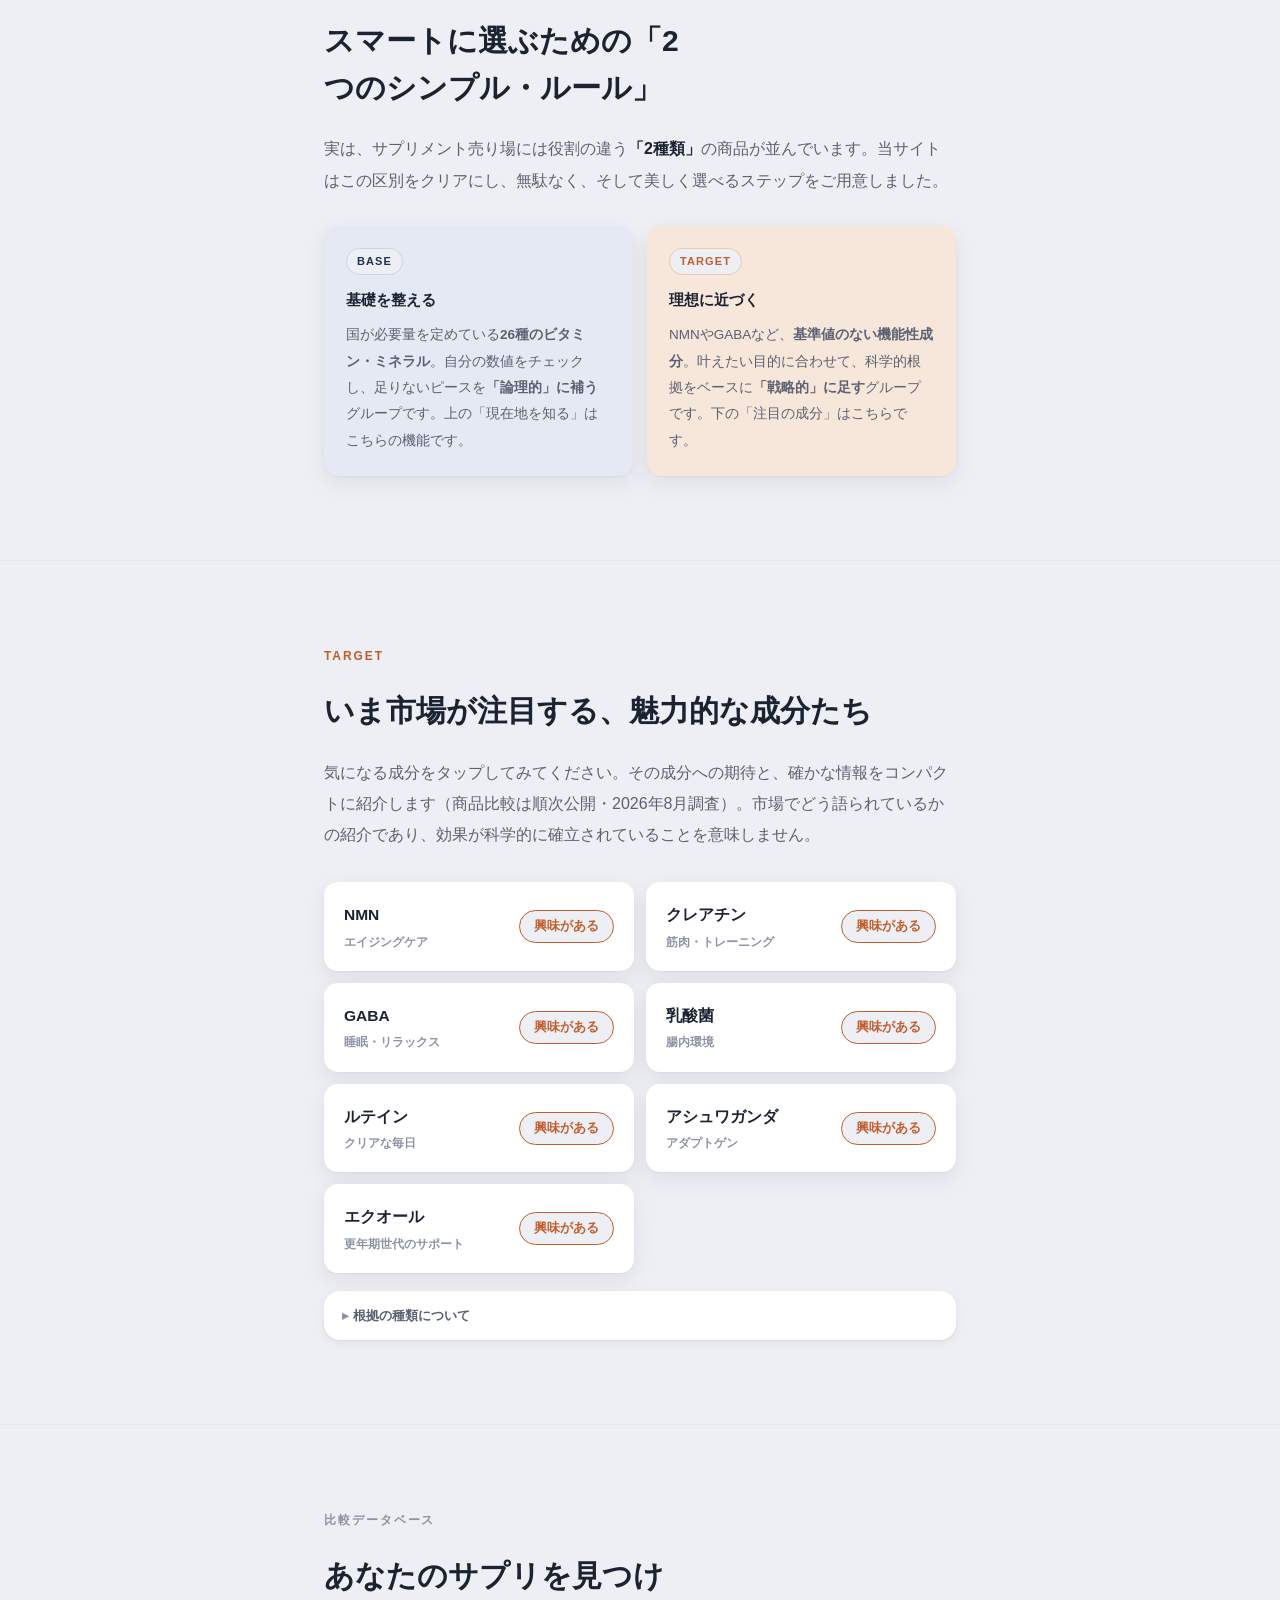
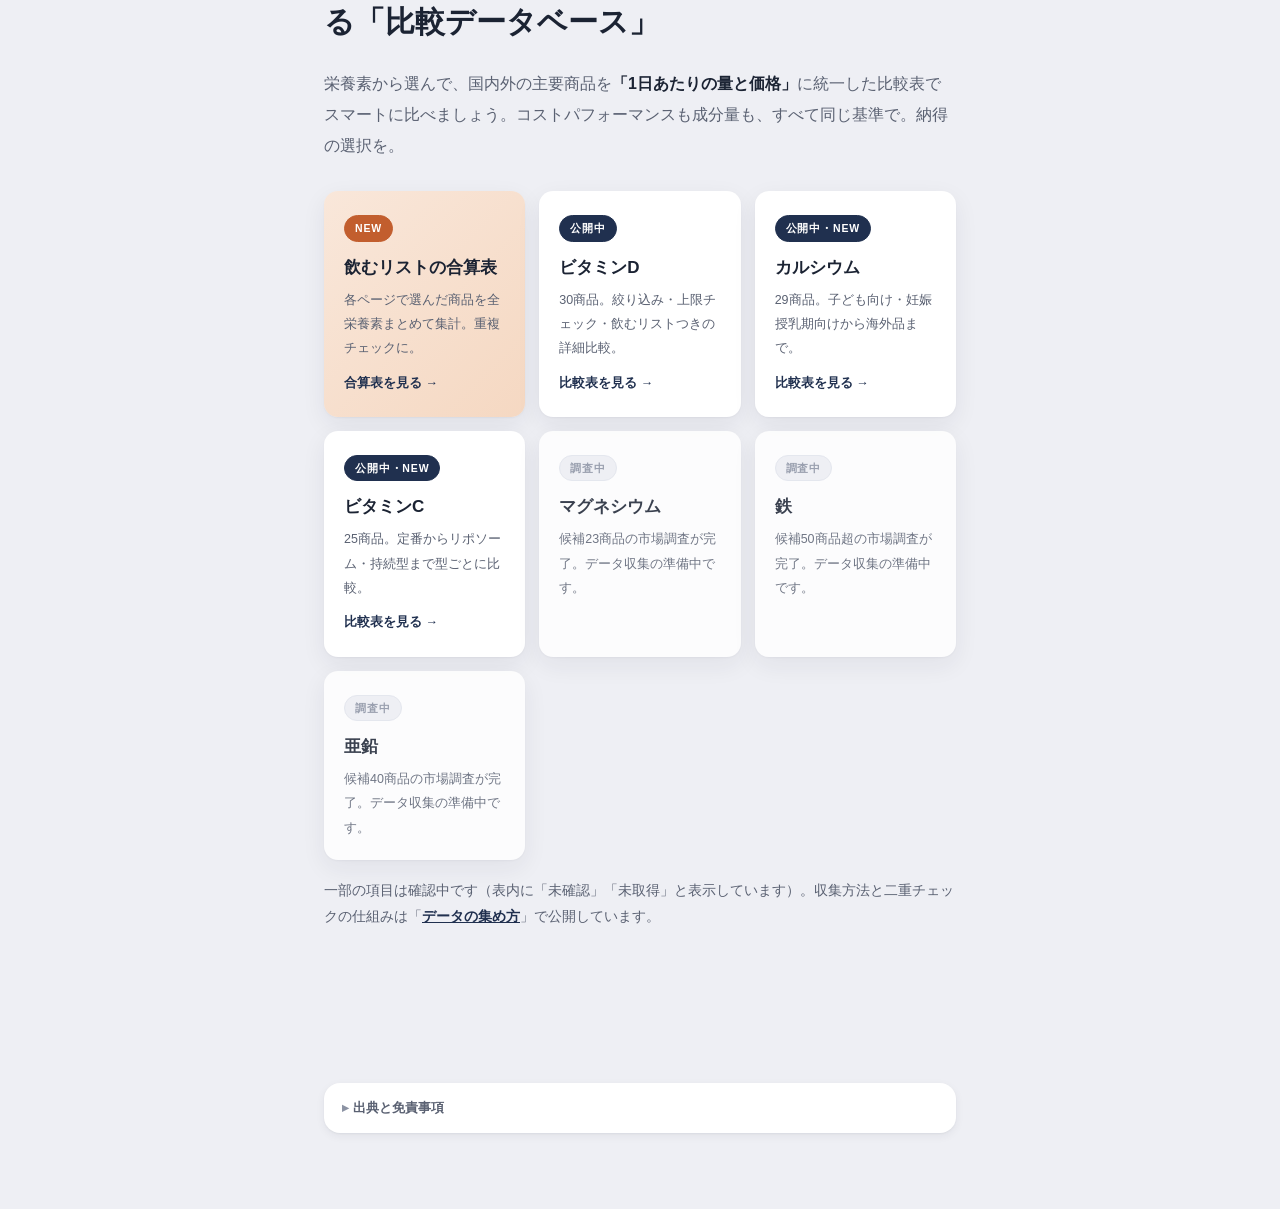
==== commit 1f32ed31: "デザイン全面刷新(DESIGN v1.0)" ====
--- a/index.html
+++ b/index.html
@@ -14,13 +14,13 @@
 <body>
 <style>
   :root {
-    --bg: #FCFCFD; --surface: #F4F5F7; --ink: #1B1D22; --ink2: #5B5F6B; --ink3: #8A8F9B;
-    --line: #E4E6EA; --track: #E9EBEF;
-    --g1: #3B5BA5; --g1-soft: #EDF1FA; --g1-line: #C9D5EE;
-    --g2: #B65C1F; --g2-soft: #FAF0E7; --g2-line: #EBD3BE;
+    --bg: #EEEFF4; --surface: #FFFFFF; --ink: #1B2333; --ink2: #5A6172; --ink3: #8B92A3;
+    --line: #E3E6EE; --track: #E7EAF1;
+    --g1: #20304F; --g1-soft: #E4E9F4; --g1-line: #CBD5E8;
+    --g2: #C25E2E; --g2-soft: #F7E7DA; --g2-line: #E8C9B2;
     --ok: #2E7D4F; --ok-soft: #E8F4EC;
-    --tip-bg: #1B1D22; --tip-ink: #F4F5F7;
-    --bad: #B03A2E; --bad-line: #E5C3BC;
+    --tip-bg: #1B2333; --tip-ink: #F4F5F7;
+    --bad: #B03A2E; --bad-line: #E5C3BC; --shadow: 0 1px 2px rgba(27,35,51,.04), 0 8px 24px rgba(27,35,51,.07); --shadow-sm: 0 1px 2px rgba(27,35,51,.05), 0 3px 10px rgba(27,35,51,.06);
   }
   @media (prefers-color-scheme: dark) {
     :root:not([data-theme="light"]) {
@@ -29,7 +29,7 @@
       --g1: #5E7FD1; --g1-soft: #1D2434; --g1-line: #31405E;
       --g2: #C97B3E; --g2-soft: #2A2018; --g2-line: #4A3521;
       --ok: #5CAD7F; --ok-soft: #1C2B22;
-      --tip-bg: #ECEDF0; --tip-ink: #1B1D22; --bad: #D96C5F; --bad-line: #4A2A24;
+      --tip-bg: #ECEDF0; --tip-ink: #1B1D22; --bad: #D96C5F; --bad-line: #4A2A24; --shadow: 0 1px 2px rgba(0,0,0,.3), 0 8px 24px rgba(0,0,0,.35); --shadow-sm: 0 1px 2px rgba(0,0,0,.3), 0 3px 10px rgba(0,0,0,.3);
     }
   }
   :root[data-theme="dark"] {
@@ -38,7 +38,7 @@
     --g1: #5E7FD1; --g1-soft: #1D2434; --g1-line: #31405E;
     --g2: #C97B3E; --g2-soft: #2A2018; --g2-line: #4A3521;
     --ok: #5CAD7F; --ok-soft: #1C2B22;
-    --tip-bg: #ECEDF0; --tip-ink: #1B1D22; --bad: #D96C5F; --bad-line: #4A2A24;
+    --tip-bg: #ECEDF0; --tip-ink: #1B1D22; --bad: #D96C5F; --bad-line: #4A2A24; --shadow: 0 1px 2px rgba(0,0,0,.3), 0 8px 24px rgba(0,0,0,.35); --shadow-sm: 0 1px 2px rgba(0,0,0,.3), 0 3px 10px rgba(0,0,0,.3);
   }
   * { margin:0; padding:0; box-sizing:border-box; }
   body { background:var(--bg); color:var(--ink); font-family:"Hiragino Kaku Gothic ProN","Hiragino Sans","Yu Gothic Medium","Yu Gothic","Noto Sans JP","Meiryo",sans-serif; font-size:16px; line-height:1.95; -webkit-font-smoothing:antialiased; font-feature-settings:"palt"; }
@@ -194,6 +194,25 @@
   .rv { opacity:0; transform:translateY(16px); transition:opacity .6s ease, transform .6s ease; }
   .rv.on { opacity:1; transform:none; }
   @media (prefers-reduced-motion: reduce) { .rv { opacity:1; transform:none; transition:none; } .meter .fill { transition:none; } }
+
+  /* ============ DESIGN v1.0 上書き(正本: docs/DESIGN.md) ============ */
+  .selector button { border:none; background:var(--surface); box-shadow:var(--shadow-sm); color:var(--ink2); }
+  .selector button.on { background:var(--g1); color:#fff; border:none; }
+  .rbox { border:none; background:var(--surface); box-shadow:var(--shadow); border-radius:16px; padding:10px 20px; }
+  .rbox.warnbox { box-shadow:0 0 0 1px var(--bad-line), var(--shadow); }
+  details.fold { border:none; background:var(--surface); box-shadow:var(--shadow-sm); border-radius:16px; }
+  .can .c { border:none; background:var(--surface); box-shadow:var(--shadow); border-radius:16px; }
+  .duo .d { box-shadow:var(--shadow); border:none; }
+  .tcard { border:none; background:var(--surface); box-shadow:var(--shadow); }
+  .dbc { border:none; background:var(--surface); box-shadow:var(--shadow); transition:transform .15s, box-shadow .15s; }
+  .dbc:hover { transform:translateY(-2px); box-shadow:0 2px 4px rgba(27,35,51,.06), 0 14px 32px rgba(27,35,51,.12); }
+  .dbc .st.open { background:var(--g1); border-color:var(--g1); color:#fff; }
+  .dbc:first-child { background:linear-gradient(135deg,#F9E7DA,#F5D8C2); }
+  .dbc:first-child .st { background:var(--g2); border-color:var(--g2); color:#fff; }
+  .rrow { border:none; background:var(--surface); box-shadow:var(--shadow); border-radius:16px; }
+  .btn { box-shadow:var(--shadow); }
+  .rgh { color:var(--g2); }
+  .crow .cbar i { background:var(--ok); }
 </style>
 
 <div class="hero">
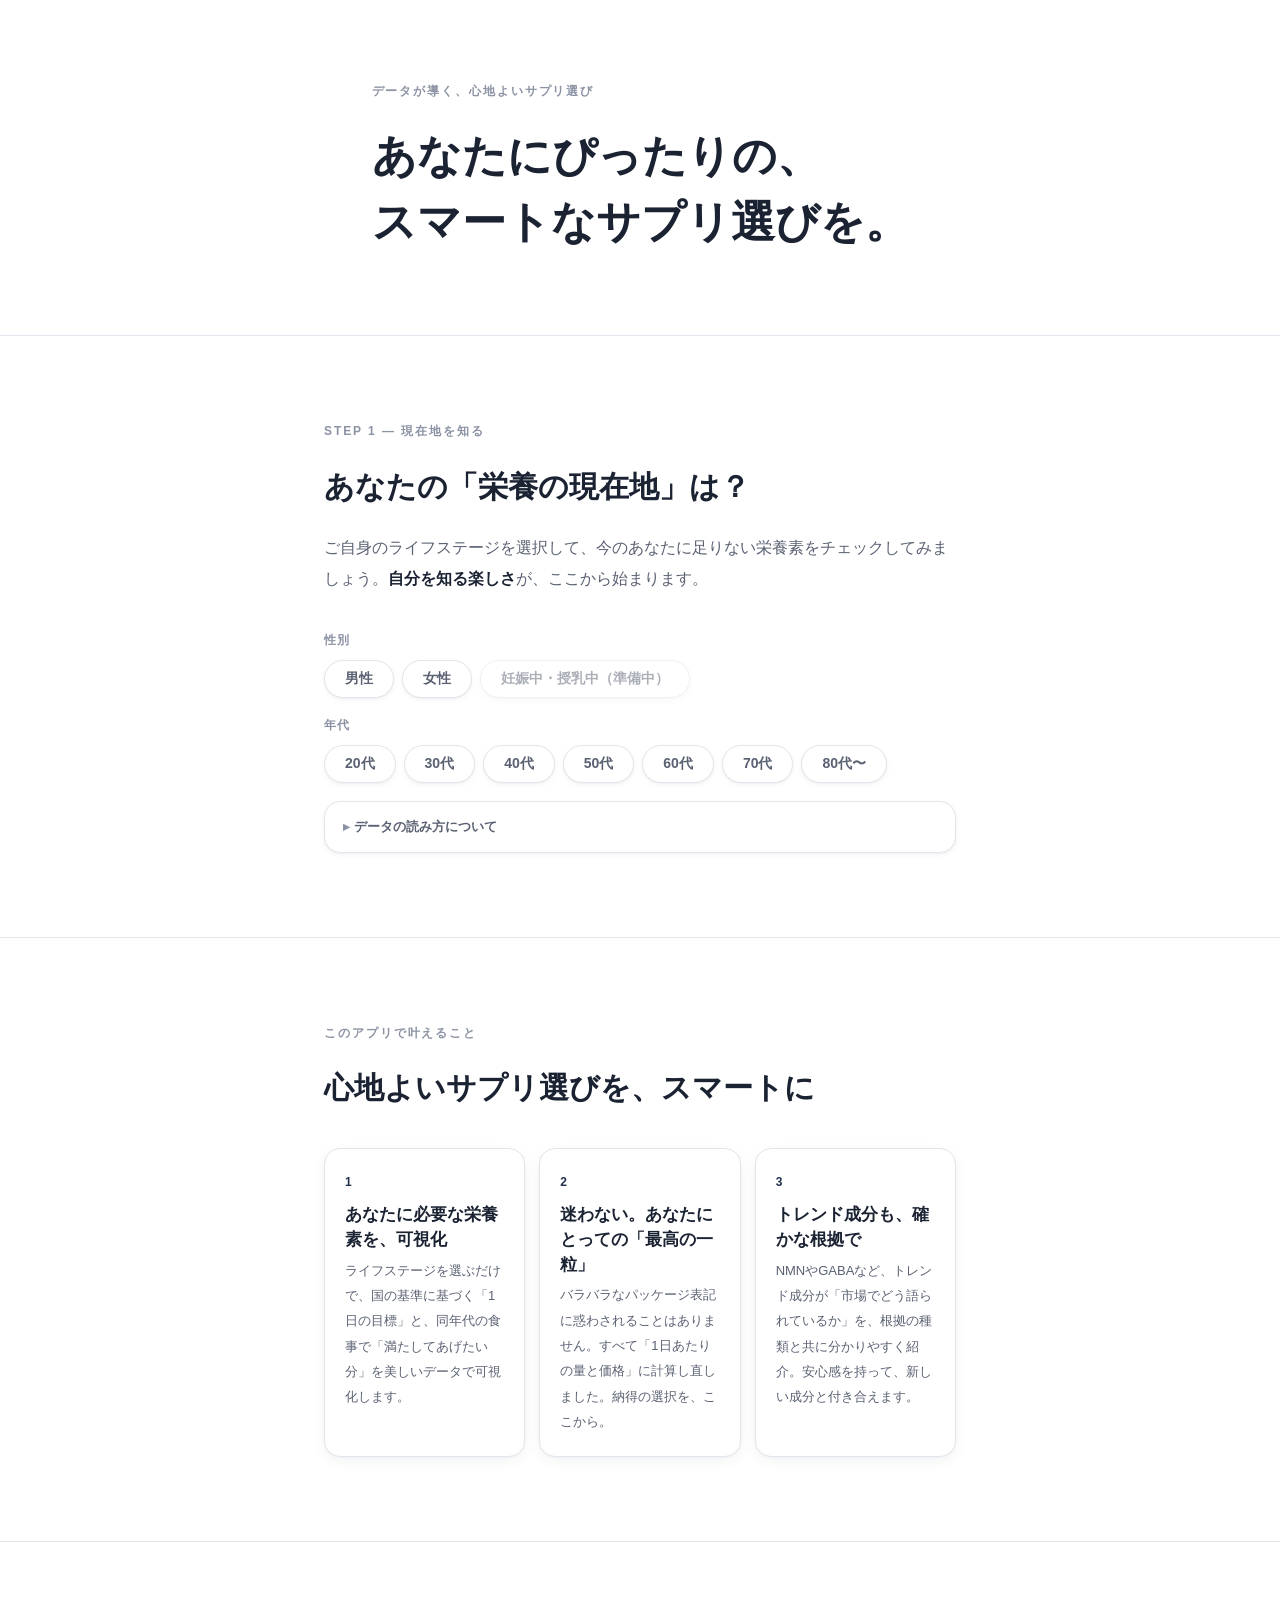
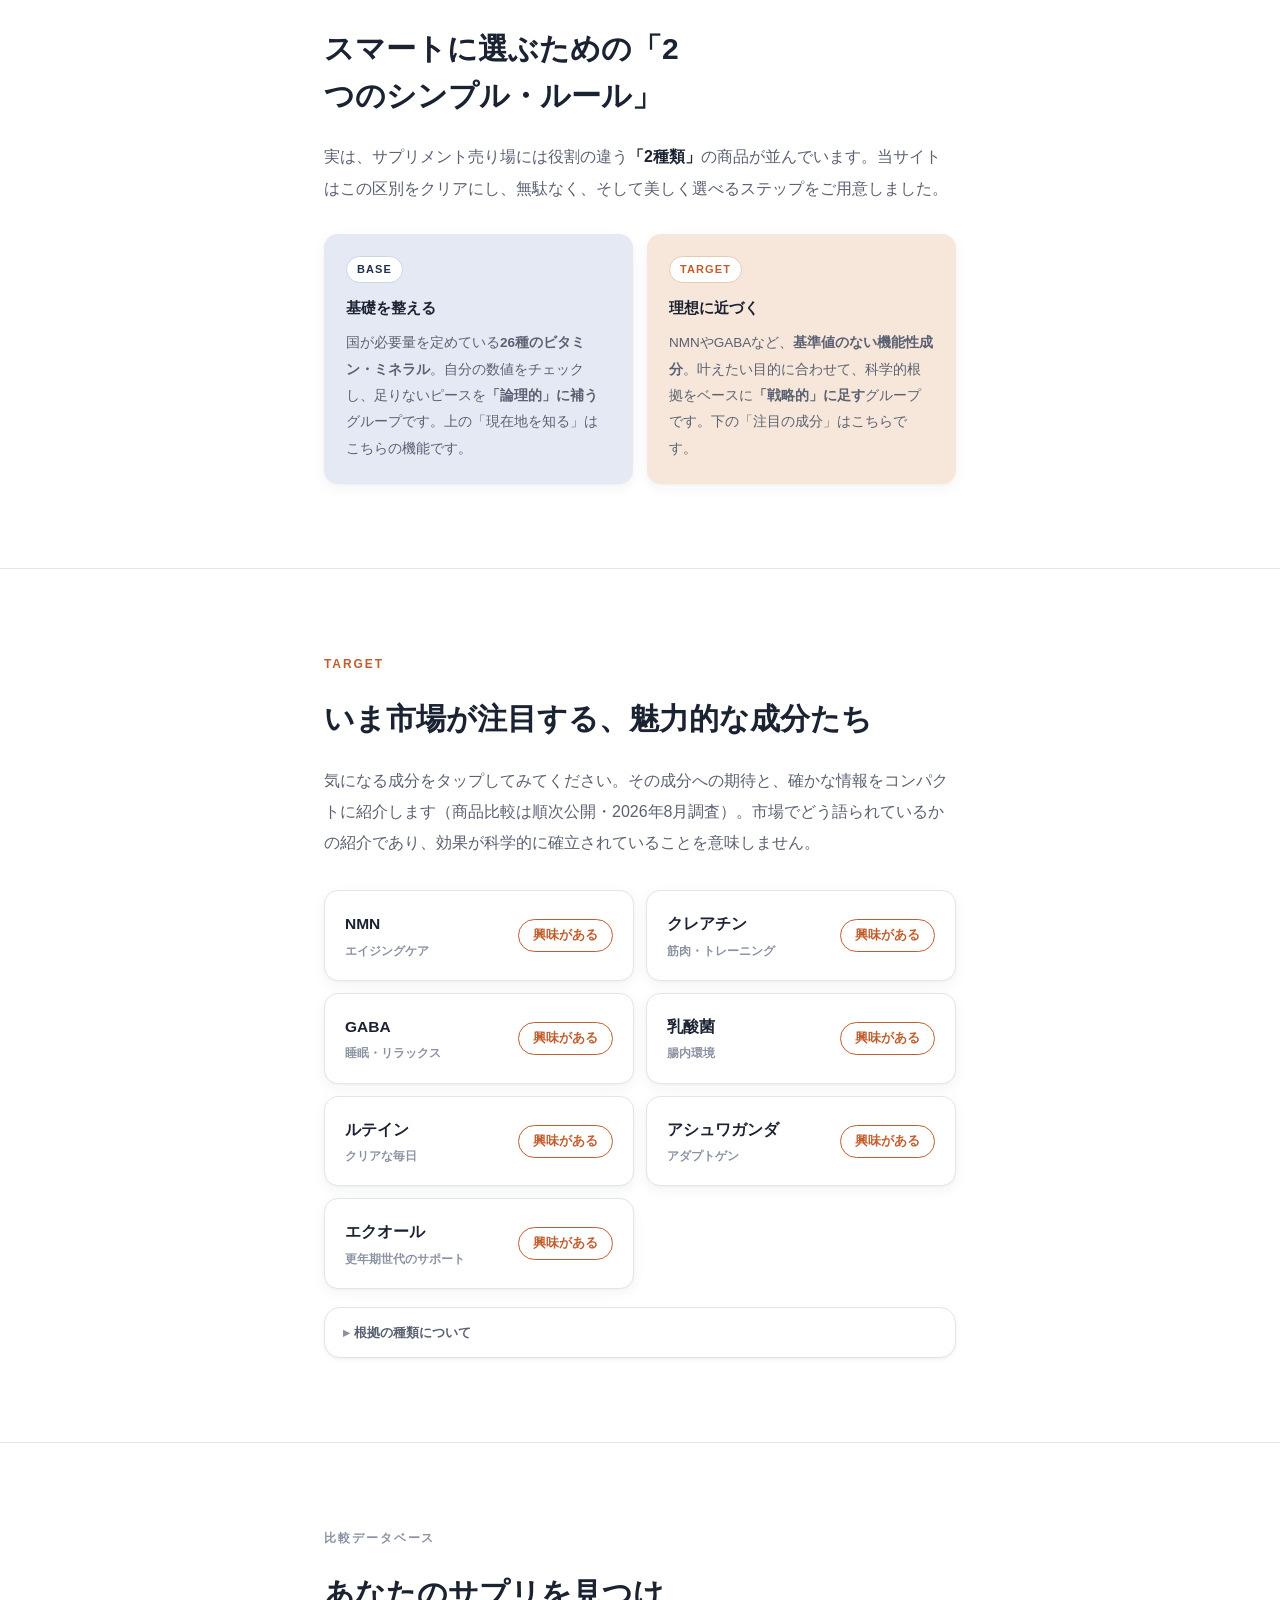
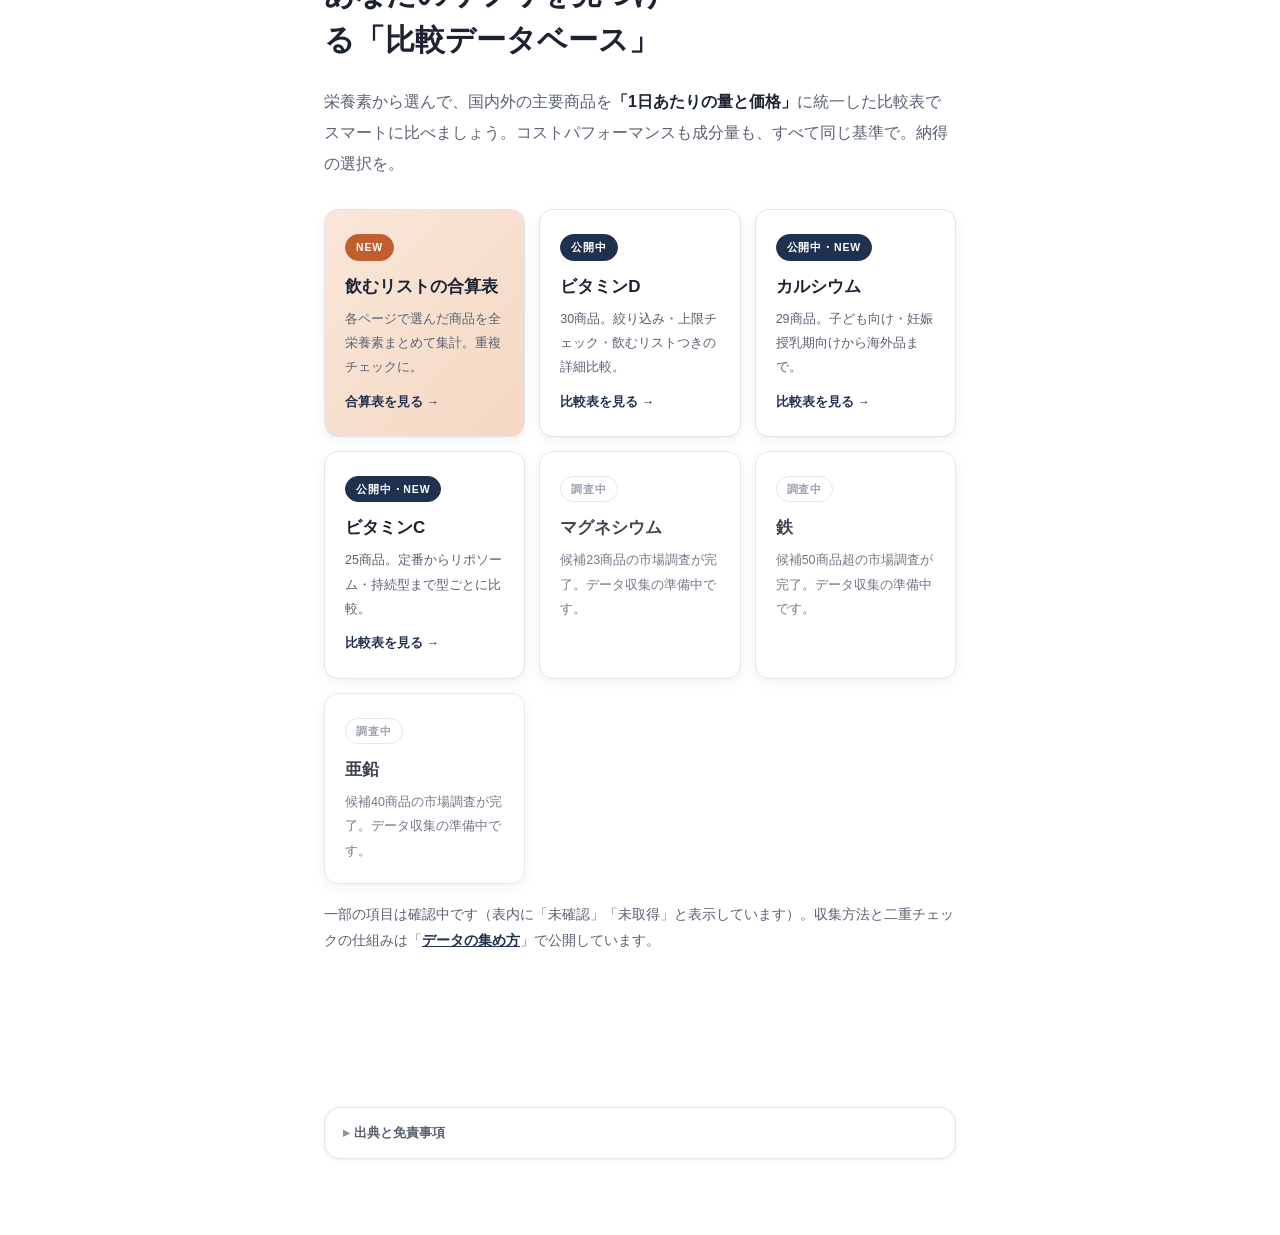
==== commit 31348080: "白背景+細枠線デザインへ訂正・表セルゲージ廃止" ====
--- a/index.html
+++ b/index.html
@@ -14,13 +14,13 @@
 <body>
 <style>
   :root {
-    --bg: #EEEFF4; --surface: #FFFFFF; --ink: #1B2333; --ink2: #5A6172; --ink3: #8B92A3;
-    --line: #E3E6EE; --track: #E7EAF1;
+    --bg: #FFFFFF; --surface: #FFFFFF; --ink: #1B2333; --ink2: #5A6172; --ink3: #8B92A3;
+    --line: #E2E5EB; --track: #EEF0F4;
     --g1: #20304F; --g1-soft: #E4E9F4; --g1-line: #CBD5E8;
     --g2: #C25E2E; --g2-soft: #F7E7DA; --g2-line: #E8C9B2;
     --ok: #2E7D4F; --ok-soft: #E8F4EC;
     --tip-bg: #1B2333; --tip-ink: #F4F5F7;
-    --bad: #B03A2E; --bad-line: #E5C3BC; --shadow: 0 1px 2px rgba(27,35,51,.04), 0 8px 24px rgba(27,35,51,.07); --shadow-sm: 0 1px 2px rgba(27,35,51,.05), 0 3px 10px rgba(27,35,51,.06);
+    --bad: #B03A2E; --bad-line: #E5C3BC; --shadow: 0 1px 2px rgba(27,35,51,.03), 0 4px 14px rgba(27,35,51,.05); --shadow-sm: 0 1px 2px rgba(27,35,51,.04), 0 2px 6px rgba(27,35,51,.04);
   }
   @media (prefers-color-scheme: dark) {
     :root:not([data-theme="light"]) {
@@ -41,13 +41,13 @@
     --tip-bg: #ECEDF0; --tip-ink: #1B1D22; --bad: #D96C5F; --bad-line: #4A2A24; --shadow: 0 1px 2px rgba(0,0,0,.3), 0 8px 24px rgba(0,0,0,.35); --shadow-sm: 0 1px 2px rgba(0,0,0,.3), 0 3px 10px rgba(0,0,0,.3);
   }
   * { margin:0; padding:0; box-sizing:border-box; }
-  body { background:var(--bg); color:var(--ink); font-family:"Hiragino Kaku Gothic ProN","Hiragino Sans","Yu Gothic Medium","Yu Gothic","Noto Sans JP","Meiryo",sans-serif; font-size:16px; line-height:1.95; -webkit-font-smoothing:antialiased; font-feature-settings:"palt"; }
+  body { background:var(--bg); color:var(--ink); font-weight:500; font-family:"Hiragino Kaku Gothic ProN","Hiragino Sans","Yu Gothic Medium","Yu Gothic","Noto Sans JP","Meiryo",sans-serif; font-size:16px; line-height:1.95; -webkit-font-smoothing:antialiased; font-feature-settings:"palt"; }
   .wrap { max-width:680px; margin:0 auto; padding:0 24px; }
   section { padding:84px 0; border-bottom:1px solid var(--line); }
   section:last-of-type { border-bottom:none; }
   .eyebrow { font-size:12px; font-weight:700; letter-spacing:0.16em; color:var(--ink3); margin-bottom:20px; }
   .eyebrow.accent { color:var(--g2); }
-  h1 { font-size:clamp(29px,4.8vw,44px); font-weight:800; line-height:1.5; text-wrap:balance; }
+  h1 { font-size:clamp(29px,4.8vw,44px); font-weight:900; line-height:1.5; text-wrap:balance; }
   .tagline { font-size:clamp(17px,2.6vw,21px); font-weight:700; color:var(--g1); margin-top:14px; letter-spacing:0.02em; }
   h2 { font-size:clamp(22px,3.4vw,30px); font-weight:800; line-height:1.55; text-wrap:balance; margin-bottom:22px; }
   .lede { font-size:17px; color:var(--ink2); margin-top:24px; text-wrap:pretty; }
@@ -196,20 +196,20 @@
   @media (prefers-reduced-motion: reduce) { .rv { opacity:1; transform:none; transition:none; } .meter .fill { transition:none; } }
 
   /* ============ DESIGN v1.0 上書き(正本: docs/DESIGN.md) ============ */
-  .selector button { border:none; background:var(--surface); box-shadow:var(--shadow-sm); color:var(--ink2); }
-  .selector button.on { background:var(--g1); color:#fff; border:none; }
-  .rbox { border:none; background:var(--surface); box-shadow:var(--shadow); border-radius:16px; padding:10px 20px; }
+  .selector button { border:1px solid var(--line); background:var(--surface); box-shadow:var(--shadow-sm); color:var(--ink2); }
+  .selector button.on { background:var(--g1); color:#fff; border-color:var(--g1); }
+  .rbox { border:1px solid var(--line); background:var(--surface); box-shadow:var(--shadow); border-radius:16px; padding:10px 20px; }
   .rbox.warnbox { box-shadow:0 0 0 1px var(--bad-line), var(--shadow); }
-  details.fold { border:none; background:var(--surface); box-shadow:var(--shadow-sm); border-radius:16px; }
-  .can .c { border:none; background:var(--surface); box-shadow:var(--shadow); border-radius:16px; }
+  details.fold { border:1px solid var(--line); background:var(--surface); box-shadow:var(--shadow-sm); border-radius:16px; }
+  .can .c { border:1px solid var(--line); background:var(--surface); box-shadow:var(--shadow); border-radius:16px; }
   .duo .d { box-shadow:var(--shadow); border:none; }
-  .tcard { border:none; background:var(--surface); box-shadow:var(--shadow); }
-  .dbc { border:none; background:var(--surface); box-shadow:var(--shadow); transition:transform .15s, box-shadow .15s; }
+  .tcard { border:1px solid var(--line); background:var(--surface); box-shadow:var(--shadow); }
+  .dbc { border:1px solid var(--line); background:var(--surface); box-shadow:var(--shadow); transition:transform .15s, box-shadow .15s; }
   .dbc:hover { transform:translateY(-2px); box-shadow:0 2px 4px rgba(27,35,51,.06), 0 14px 32px rgba(27,35,51,.12); }
   .dbc .st.open { background:var(--g1); border-color:var(--g1); color:#fff; }
   .dbc:first-child { background:linear-gradient(135deg,#F9E7DA,#F5D8C2); }
   .dbc:first-child .st { background:var(--g2); border-color:var(--g2); color:#fff; }
-  .rrow { border:none; background:var(--surface); box-shadow:var(--shadow); border-radius:16px; }
+  .rrow { border:1px solid var(--line); background:var(--surface); box-shadow:var(--shadow); border-radius:16px; }
   .btn { box-shadow:var(--shadow); }
   .rgh { color:var(--g2); }
   .crow .cbar i { background:var(--ok); }
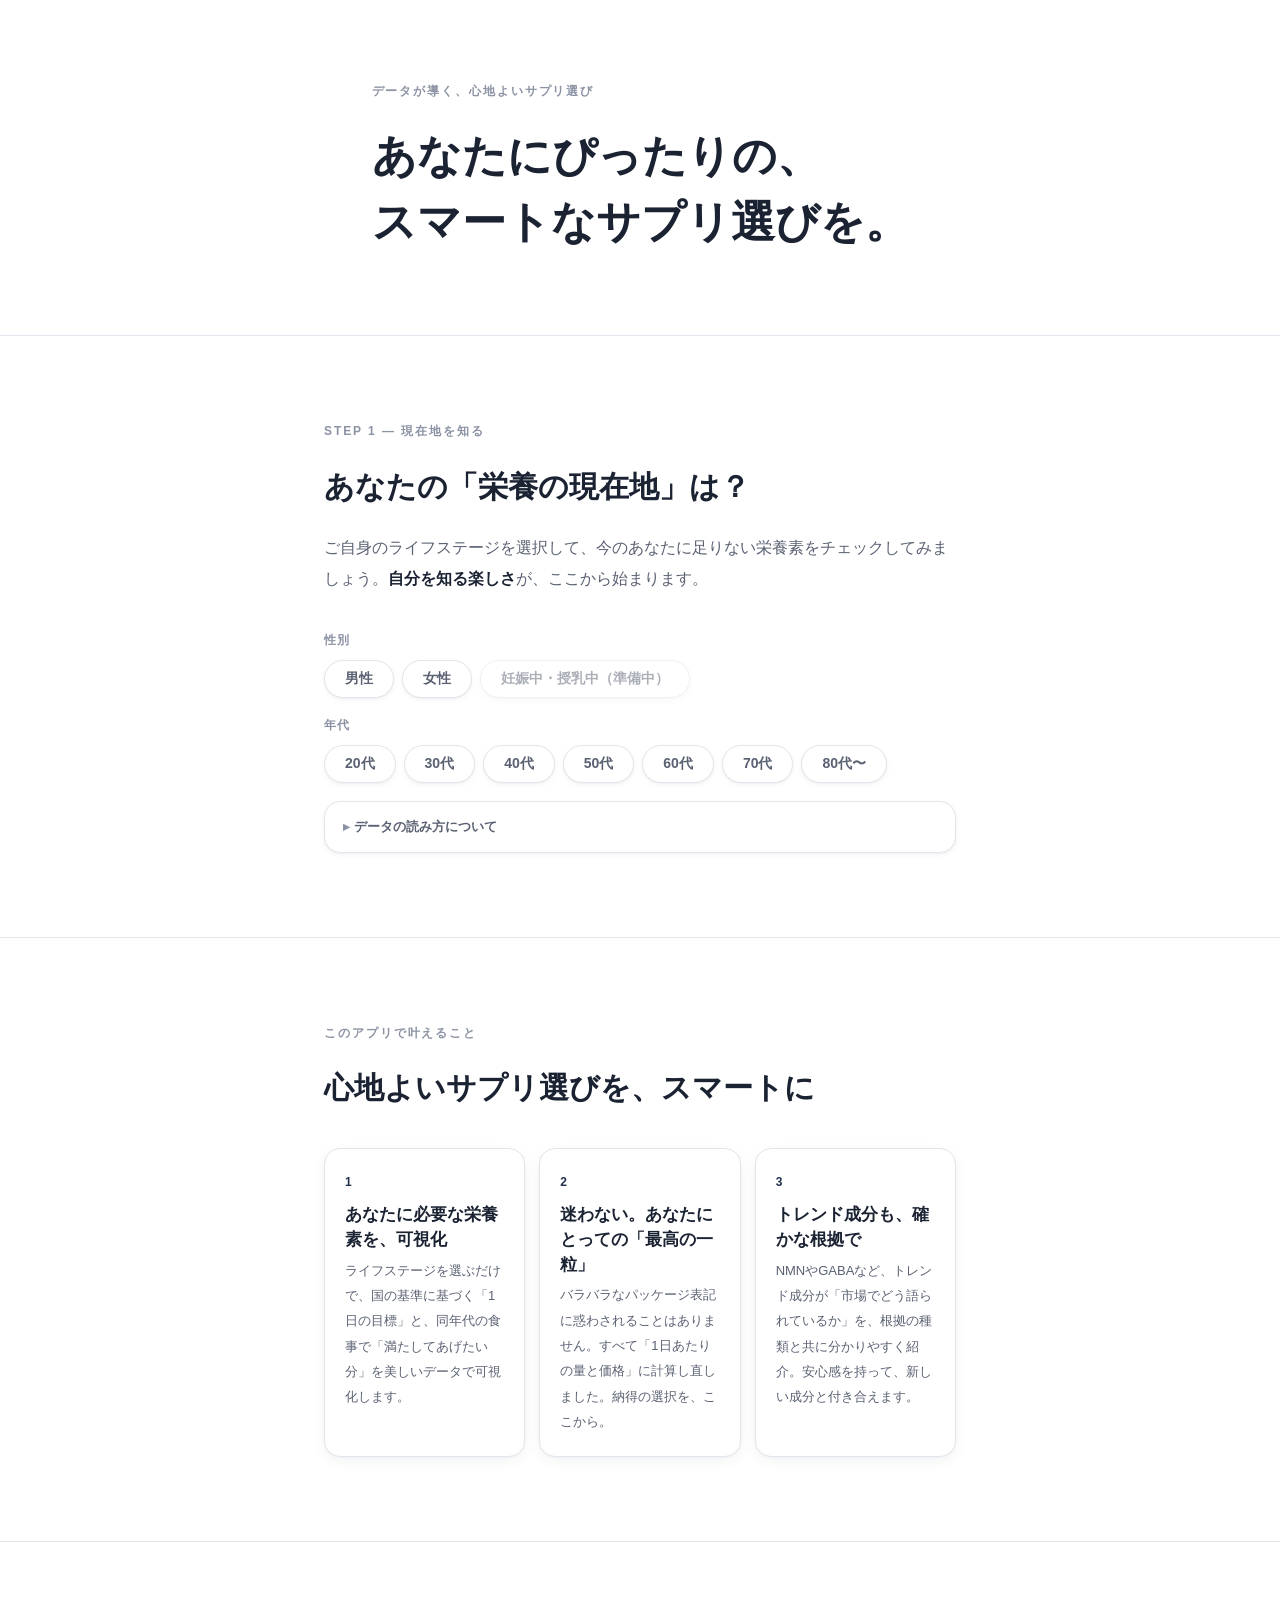
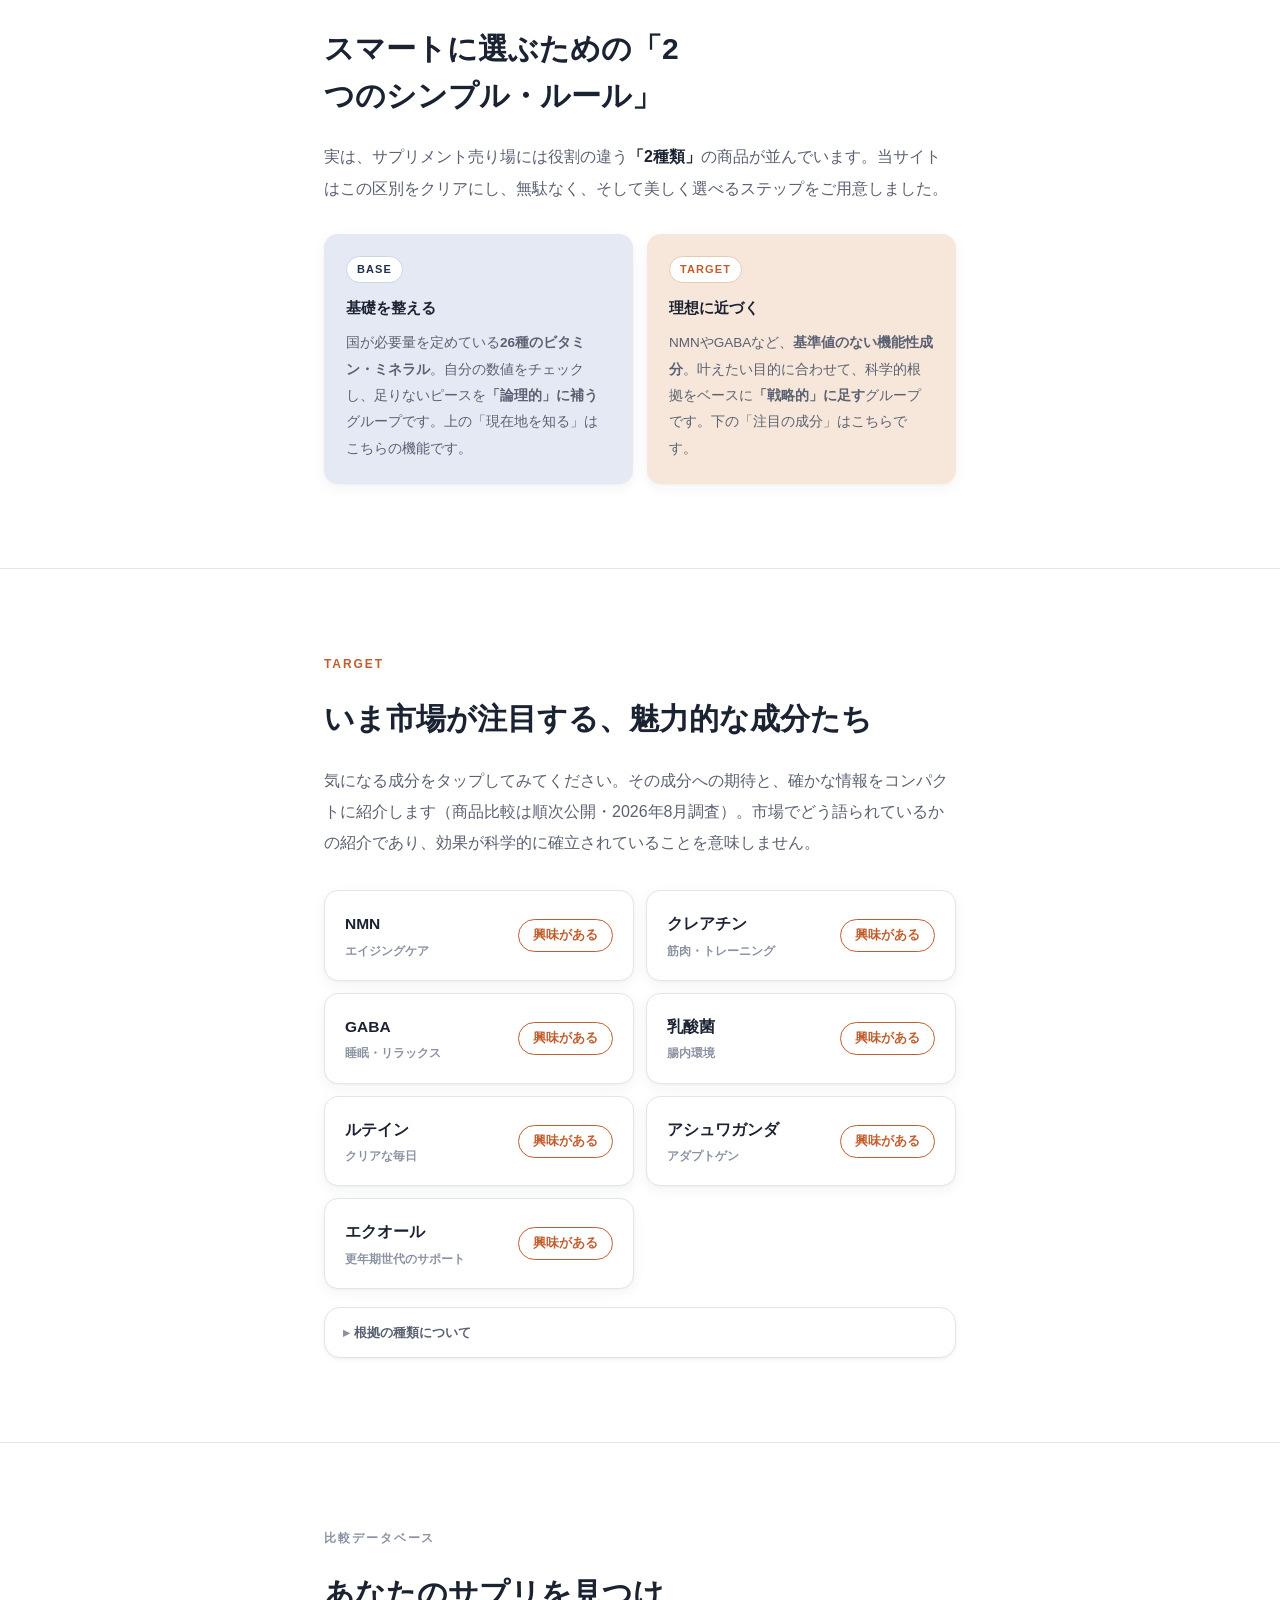
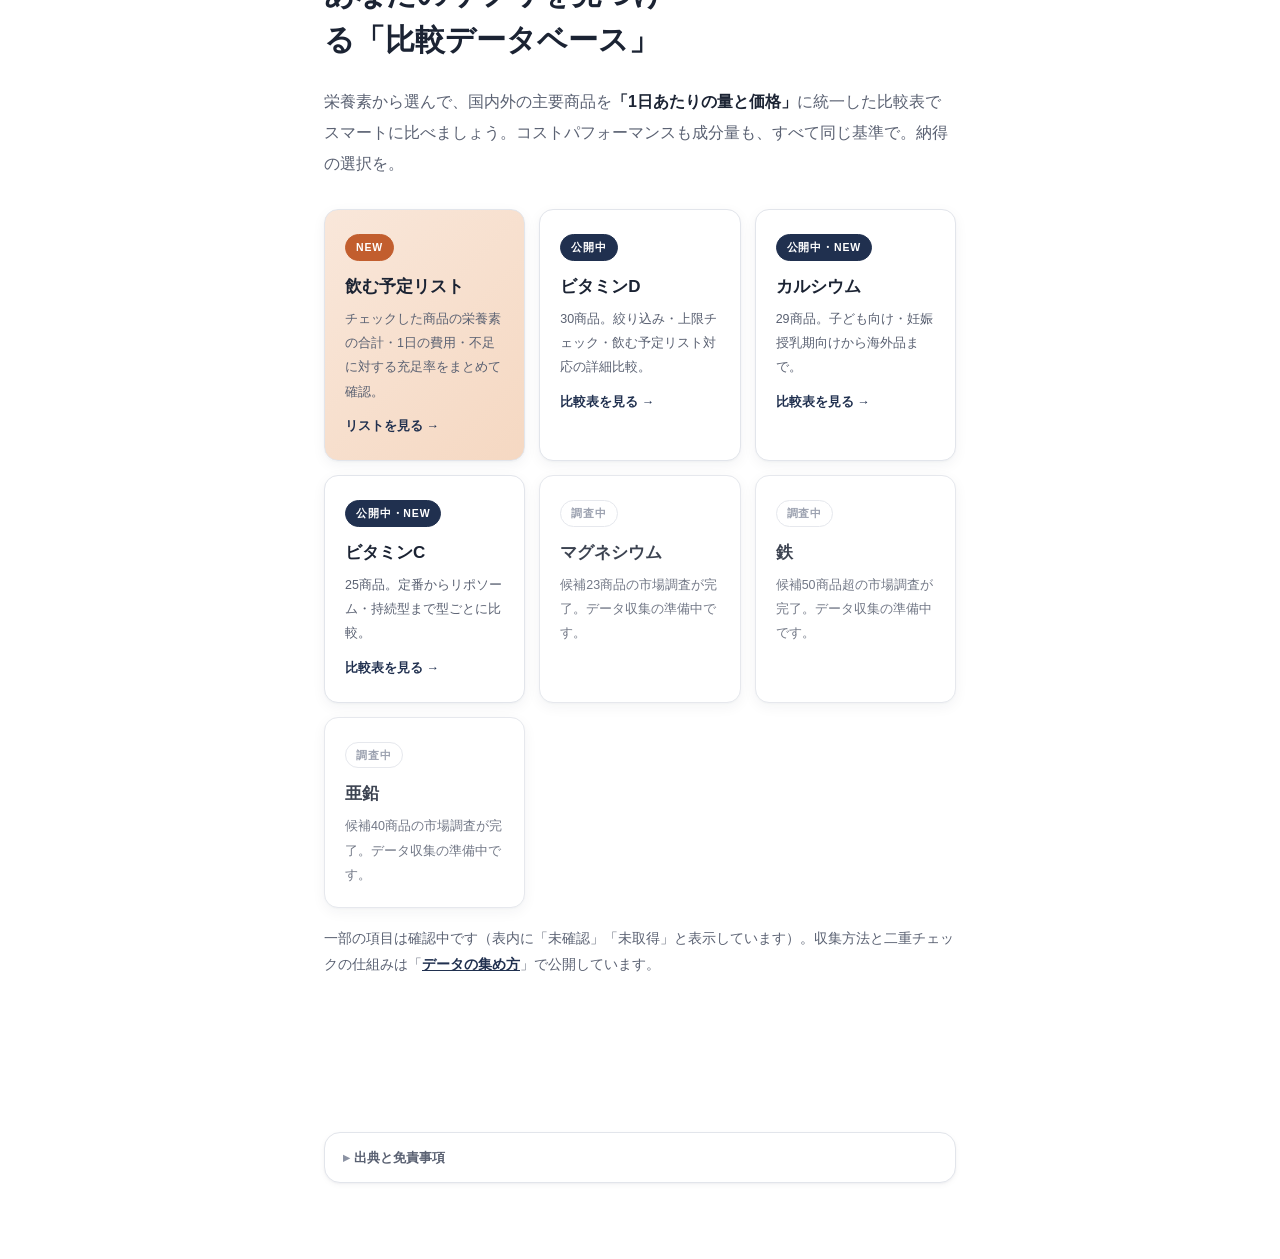
==== commit 6a83c467: "飲む予定リスト刷新(費用・充足率・不足解消表示)+計算ロジック修正" ====
--- a/index.html
+++ b/index.html
@@ -286,8 +286,8 @@
     <h2>あなたのサプリを見つける「比較データベース」</h2>
     <p class="body">栄養素から選んで、国内外の主要商品を<strong>「1日あたりの量と価格」</strong>に統一した比較表でスマートに比べましょう。コストパフォーマンスも成分量も、すべて同じ基準で。納得の選択を。</p>
     <div class="dbgrid">
-      <a class="dbc" href="matrix.html"><span class="st open">NEW</span><h3>飲むリストの合算表</h3><p>各ページで選んだ商品を全栄養素まとめて集計。重複チェックに。</p><span class="go">合算表を見る →</span></a>
-      <a class="dbc" href="vitamin-d.html"><span class="st open">公開中</span><h3>ビタミンD</h3><p>30商品。絞り込み・上限チェック・飲むリストつきの詳細比較。</p><span class="go">比較表を見る →</span></a>
+      <a class="dbc" href="matrix.html"><span class="st open">NEW</span><h3>飲む予定リスト</h3><p>チェックした商品の栄養素の合計・1日の費用・不足に対する充足率をまとめて確認。</p><span class="go">リストを見る →</span></a>
+      <a class="dbc" href="vitamin-d.html"><span class="st open">公開中</span><h3>ビタミンD</h3><p>30商品。絞り込み・上限チェック・飲む予定リスト対応の詳細比較。</p><span class="go">比較表を見る →</span></a>
       <a class="dbc" href="calcium.html"><span class="st open">公開中・NEW</span><h3>カルシウム</h3><p>29商品。子ども向け・妊娠授乳期向けから海外品まで。</p><span class="go">比較表を見る →</span></a>
       <a class="dbc" href="vitamin-c.html"><span class="st open">公開中・NEW</span><h3>ビタミンC</h3><p>25商品。定番からリポソーム・持続型まで型ごとに比較。</p><span class="go">比較表を見る →</span></a>
       <div class="dbc soon2"><span class="st">調査中</span><h3>マグネシウム</h3><p>候補23商品の市場調査が完了。データ収集の準備中です。</p></div>
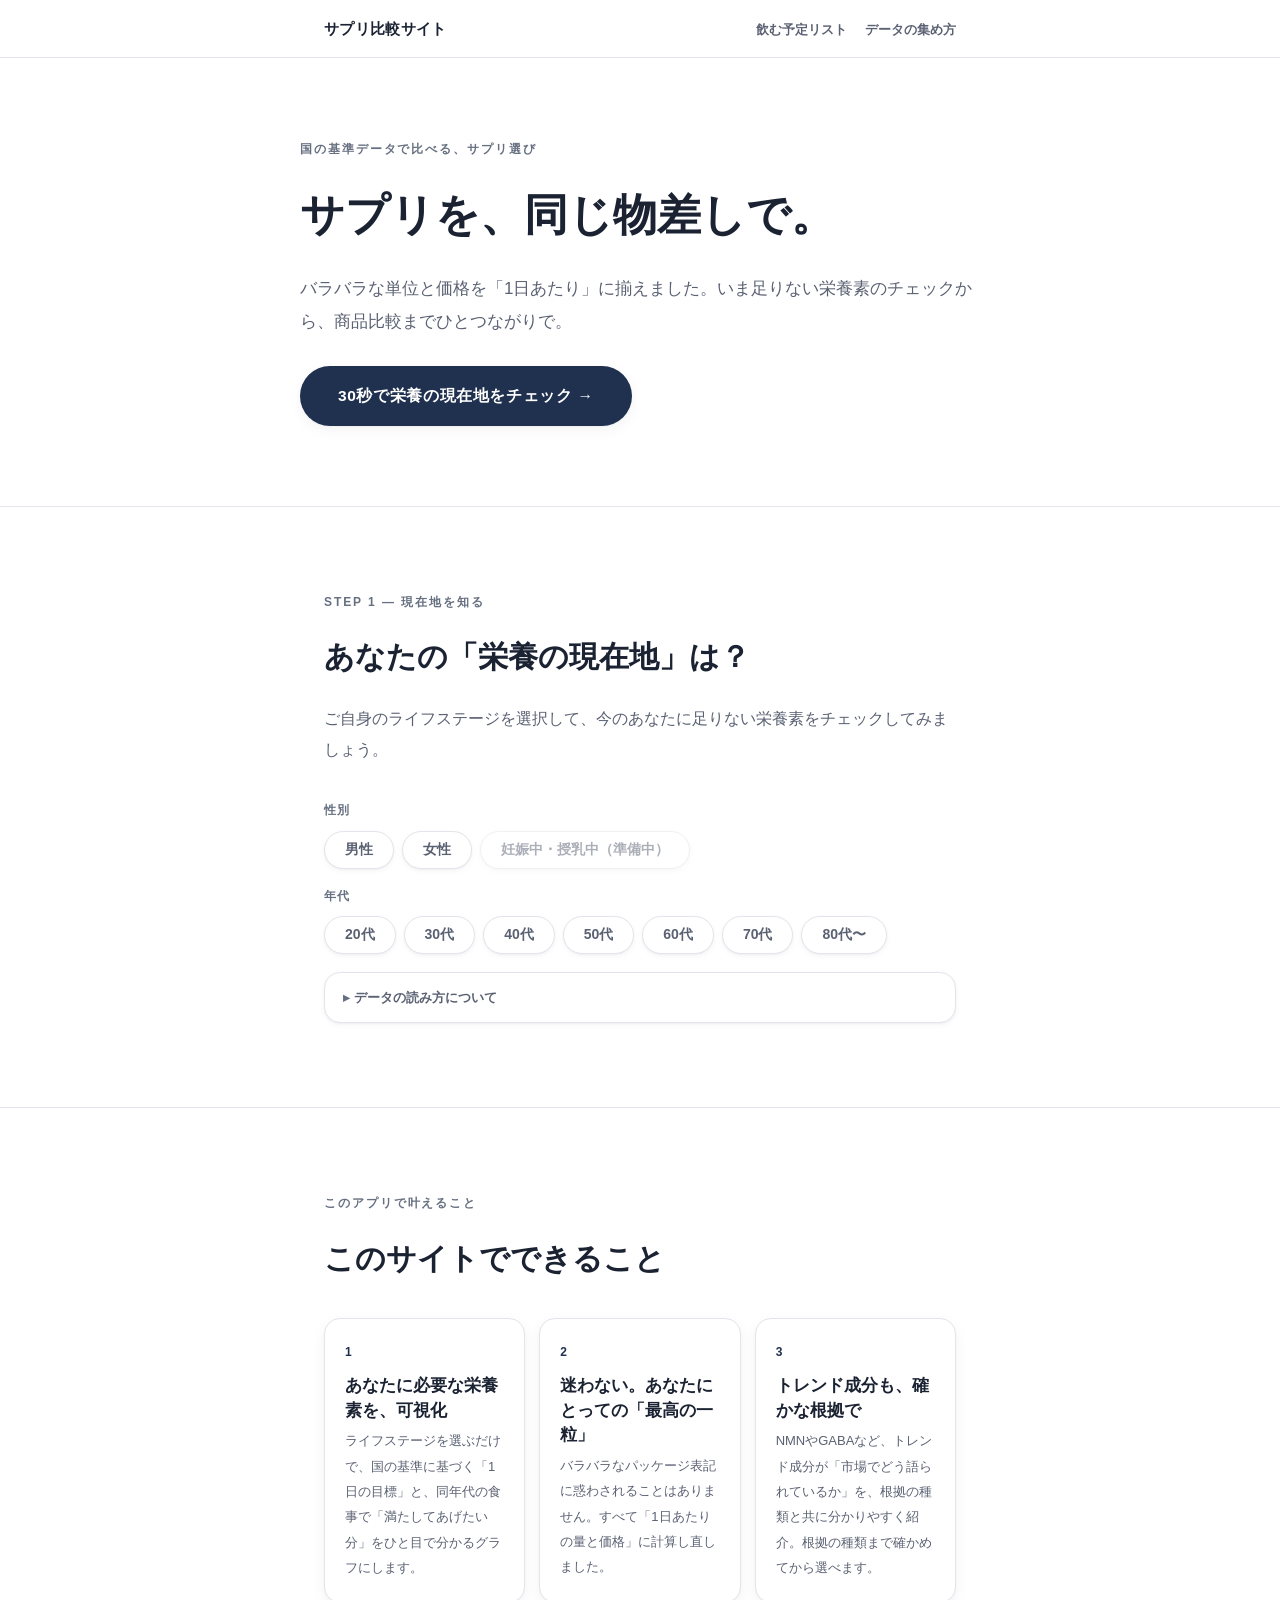
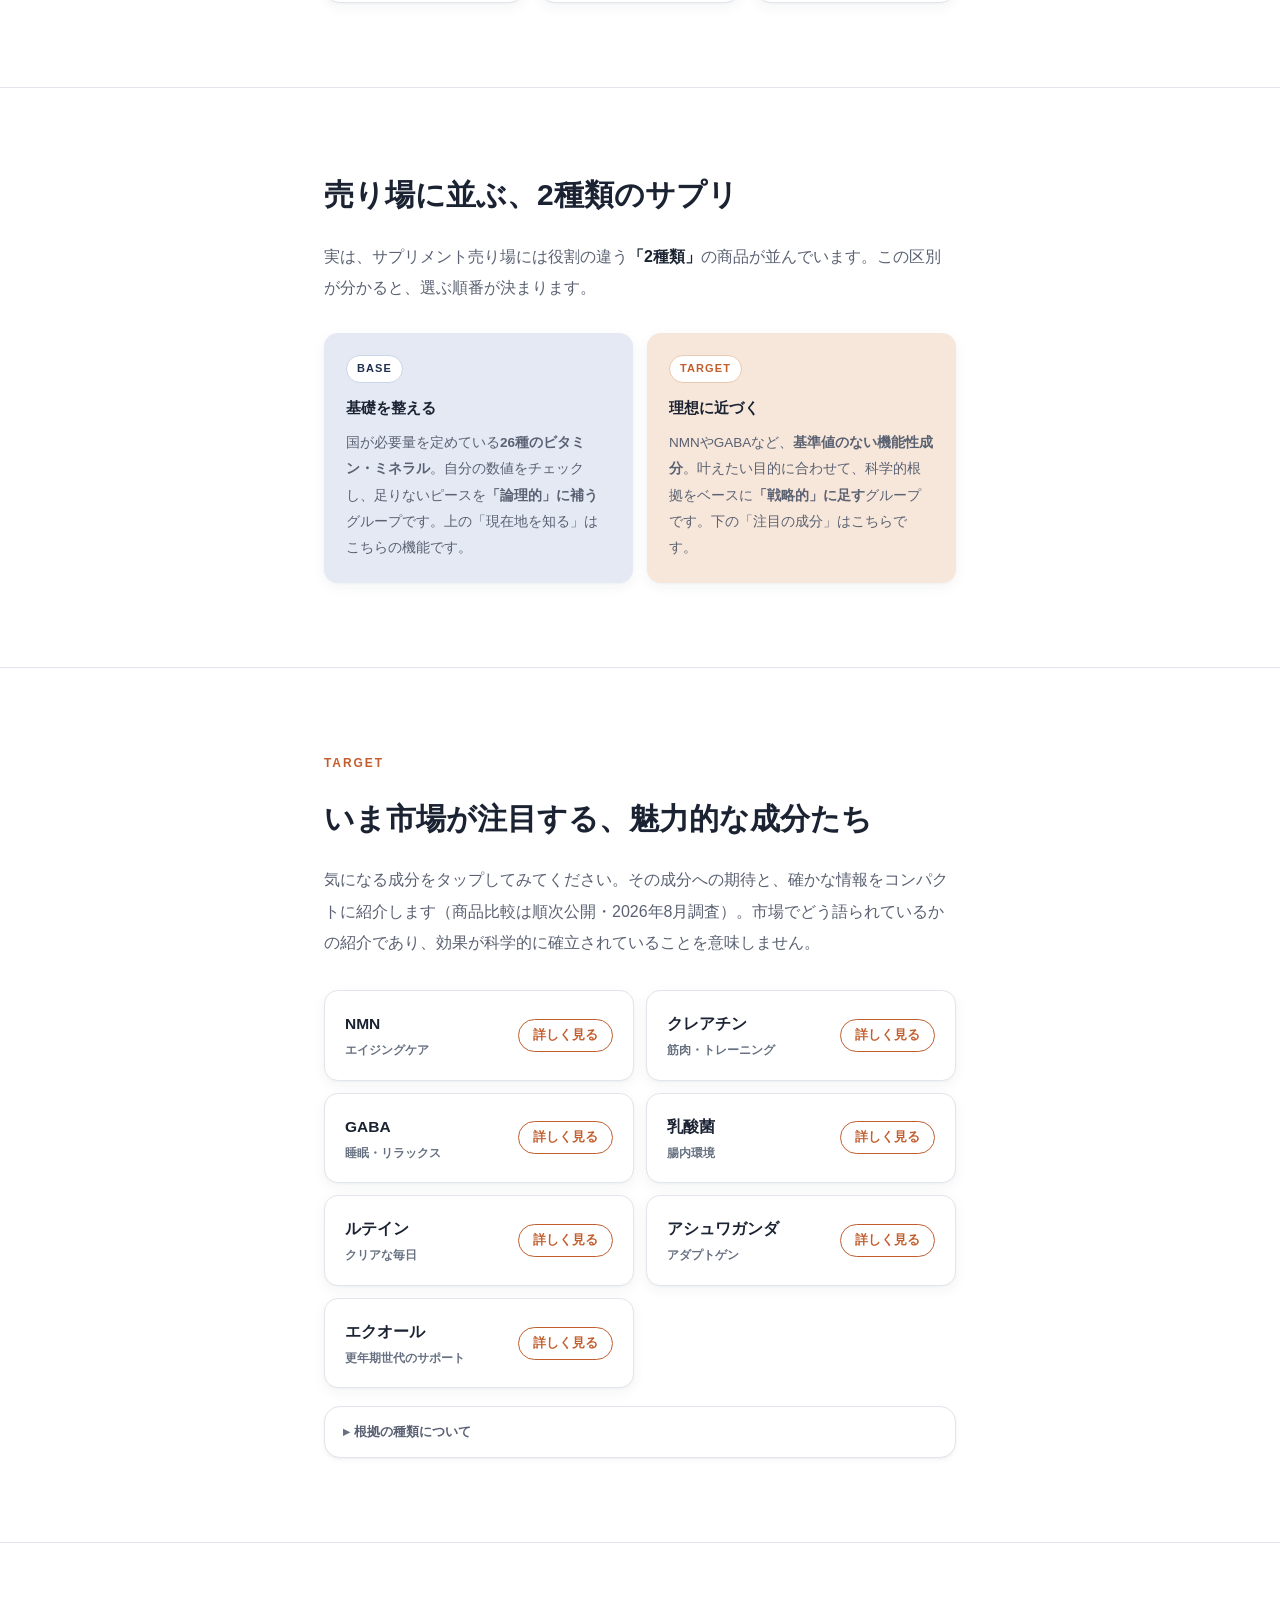
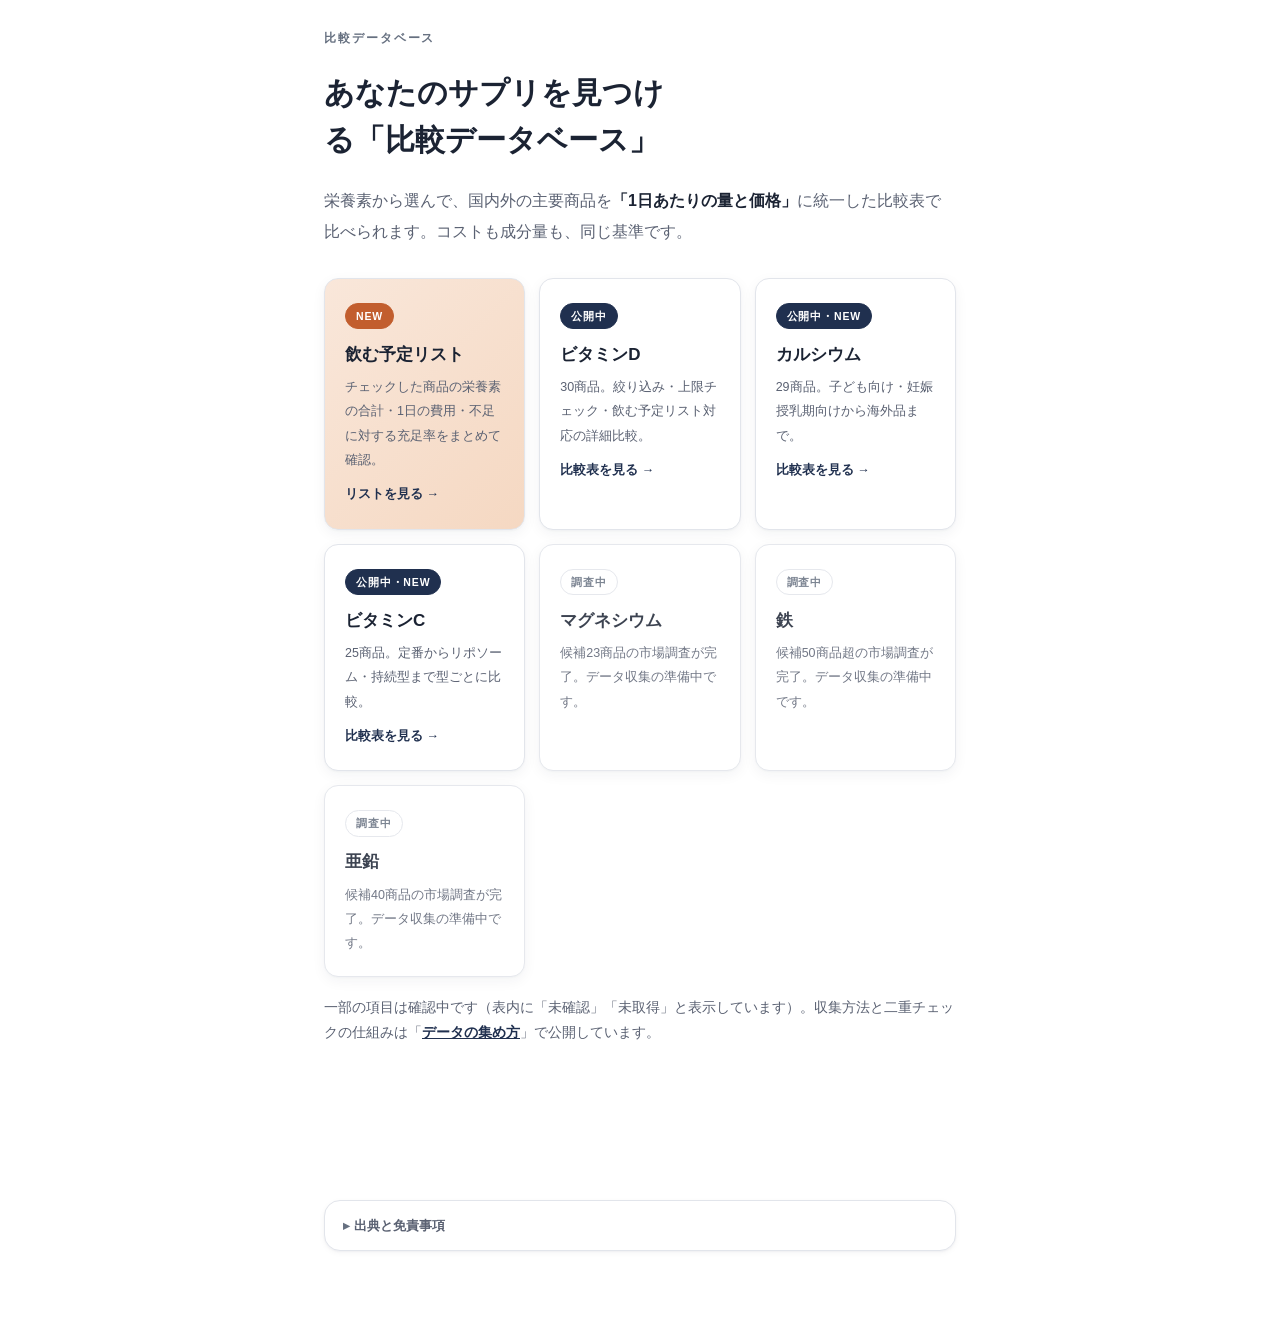
==== commit f00eca29: "UI検品改修A1〜C5(モバイル下部バー1行化・表ヘッダー固定・共有URL閲覧モード・倍表記・コントラストAA・サイト名(仮)サプリ比較サイト) Co-Authored-By: Claude Fabl" ====
--- a/index.html
+++ b/index.html
@@ -4,17 +4,17 @@
 <meta charset="utf-8">
 <meta name="viewport" content="width=device-width, initial-scale=1">
 <meta name="robots" content="noindex">
-<meta property="og:title" content="1日に必要なビタミン・ミネラルの、まとめサイト">
+<meta property="og:title" content="サプリ比較サイト — 1日に必要なビタミン・ミネラルのまとめサイト">
 <meta property="og:description" content="国の基準データで、あなたに必要な栄養素と最適なサプリを同じ物差しで比べられるサイト。">
 <meta property="og:type" content="website">
 <meta property="og:url" content="https://takemoritoshihiko-png.github.io/supplement-db-site/">
 <meta name="twitter:card" content="summary">
-<title>1日に必要なビタミン・ミネラルの、まとめサイト</title>
+<title>サプリ比較サイト — 1日に必要なビタミン・ミネラルのまとめサイト</title>
 </head>
 <body>
 <style>
   :root {
-    --bg: #FFFFFF; --surface: #FFFFFF; --ink: #1B2333; --ink2: #5A6172; --ink3: #8B92A3;
+    --bg: #FFFFFF; --surface: #FFFFFF; --ink: #1B2333; --ink2: #5A6172; --ink3: #667080;
     --line: #E2E5EB; --track: #EEF0F4;
     --g1: #20304F; --g1-soft: #E4E9F4; --g1-line: #CBD5E8;
     --g2: #C25E2E; --g2-soft: #F7E7DA; --g2-line: #E8C9B2;
@@ -24,7 +24,7 @@
   }
   @media (prefers-color-scheme: dark) {
     :root:not([data-theme="light"]) {
-      --bg: #15161A; --surface: #1D1F25; --ink: #ECEDF0; --ink2: #9AA0AC; --ink3: #6E7480;
+      --bg: #15161A; --surface: #1D1F25; --ink: #ECEDF0; --ink2: #9AA0AC; --ink3: #8A91A0;
       --line: #2A2D35; --track: #262932;
       --g1: #5E7FD1; --g1-soft: #1D2434; --g1-line: #31405E;
       --g2: #C97B3E; --g2-soft: #2A2018; --g2-line: #4A3521;
@@ -33,7 +33,7 @@
     }
   }
   :root[data-theme="dark"] {
-    --bg: #15161A; --surface: #1D1F25; --ink: #ECEDF0; --ink2: #9AA0AC; --ink3: #6E7480;
+    --bg: #15161A; --surface: #1D1F25; --ink: #ECEDF0; --ink2: #9AA0AC; --ink3: #8A91A0;
     --line: #2A2D35; --track: #262932;
     --g1: #5E7FD1; --g1-soft: #1D2434; --g1-line: #31405E;
     --g2: #C97B3E; --g2-soft: #2A2018; --g2-line: #4A3521;
@@ -213,12 +213,28 @@
   .btn { box-shadow:var(--shadow); }
   .rgh { color:var(--g2); }
   .crow .cbar i { background:var(--ok); }
+
+  .sitebar { border-bottom:1px solid var(--line); background:var(--bg); }
+  .sitebar .sb-in { display:flex; align-items:center; justify-content:space-between; padding-top:13px; padding-bottom:13px; }
+  .slogo { font-size:15px; font-weight:900; color:var(--ink); text-decoration:none; letter-spacing:.02em; }
+  .snav a { font-size:12.5px; font-weight:700; color:var(--ink2); text-decoration:none; margin-left:18px; }
+  .snav a:hover { color:var(--g1); }
+  @media (max-width:600px){ .snav a { margin-left:12px; font-size:12px; } }
+
+  .crow .cpc.aip { color:var(--g1); }
+  .rgh.ai { color:var(--g1); }
+  .crow .cbar i.aii { position:absolute; inset:0 auto 0 0; background:var(--g1); border-radius:4px; }
+  .tcard:hover { box-shadow:0 2px 4px rgba(27,35,51,.06), 0 14px 32px rgba(27,35,51,.12); transform:translateY(-1px); }
 </style>
+
+<div class="sitebar"><div class="wrap sb-in"><a class="slogo" href="index.html">サプリ比較サイト</a><nav class="snav"><a href="matrix.html">飲む予定リスト</a><a href="about-data.html">データの集め方</a></nav></div></div>
 
 <div class="hero">
   <div class="wrap hero-inner">
-    <div class="eyebrow">データが導く、心地よいサプリ選び</div>
-    <h1>あなたにぴったりの、<br>スマートなサプリ選びを。</h1>
+    <div class="eyebrow">国の基準データで比べる、サプリ選び</div>
+    <h1>サプリを、同じ物差しで。</h1>
+    <p class="lede">バラバラな単位と価格を「1日あたり」に揃えました。いま足りない栄養素のチェックから、商品比較までひとつながりで。</p>
+    <a class="btn" href="#you" style="margin-top:28px">30秒で栄養の現在地をチェック →</a>
   </div>
 </div>
 
@@ -226,7 +242,7 @@
   <div class="wrap rv">
     <div class="eyebrow">STEP 1 — 現在地を知る</div>
     <h2>あなたの「栄養の現在地」は？</h2>
-    <p class="body">ご自身のライフステージを選択して、今のあなたに足りない栄養素をチェックしてみましょう。<strong>自分を知る楽しさ</strong>が、ここから始まります。</p>
+    <p class="body">ご自身のライフステージを選択して、今のあなたに足りない栄養素をチェックしてみましょう。</p>
     <div class="selector" id="sel">
       <span class="lbl">性別</span>
       <button data-k="sex" data-v="m">男性</button>
@@ -250,19 +266,19 @@
 <section id="benefit">
   <div class="wrap rv">
     <div class="eyebrow">このアプリで叶えること</div>
-    <h2>心地よいサプリ選びを、スマートに</h2>
+    <h2>このサイトでできること</h2>
     <div class="can">
-      <div class="c"><div class="n">1</div><h3>あなたに必要な栄養素を、可視化</h3><p>ライフステージを選ぶだけで、国の基準に基づく「1日の目標」と、同年代の食事で「満たしてあげたい分」を美しいデータで可視化します。</p></div>
-      <div class="c"><div class="n">2</div><h3>迷わない。あなたにとっての「最高の一粒」</h3><p>バラバラなパッケージ表記に惑わされることはありません。すべて「1日あたりの量と価格」に計算し直しました。納得の選択を、ここから。</p></div>
-      <div class="c"><div class="n">3</div><h3>トレンド成分も、確かな根拠で</h3><p>NMNやGABAなど、トレンド成分が「市場でどう語られているか」を、根拠の種類と共に分かりやすく紹介。安心感を持って、新しい成分と付き合えます。</p></div>
+      <div class="c"><div class="n">1</div><h3>あなたに必要な栄養素を、可視化</h3><p>ライフステージを選ぶだけで、国の基準に基づく「1日の目標」と、同年代の食事で「満たしてあげたい分」をひと目で分かるグラフにします。</p></div>
+      <div class="c"><div class="n">2</div><h3>迷わない。あなたにとっての「最高の一粒」</h3><p>バラバラなパッケージ表記に惑わされることはありません。すべて「1日あたりの量と価格」に計算し直しました。</p></div>
+      <div class="c"><div class="n">3</div><h3>トレンド成分も、確かな根拠で</h3><p>NMNやGABAなど、トレンド成分が「市場でどう語られているか」を、根拠の種類と共に分かりやすく紹介。根拠の種類まで確かめてから選べます。</p></div>
     </div>
   </div>
 </section>
 
 <section id="map">
   <div class="wrap rv">
-    <h2>スマートに選ぶための「2つのシンプル・ルール」</h2>
-    <p class="body">実は、サプリメント売り場には役割の違う<strong>「2種類」</strong>の商品が並んでいます。当サイトはこの区別をクリアにし、無駄なく、そして美しく選べるステップをご用意しました。</p>
+    <h2>売り場に並ぶ、2種類のサプリ</h2>
+    <p class="body">実は、サプリメント売り場には役割の違う<strong>「2種類」</strong>の商品が並んでいます。この区別が分かると、選ぶ順番が決まります。</p>
     <div class="duo">
       <div class="d d1"><span class="cat">BASE</span><h4>基礎を整える</h4>国が必要量を定めている<strong>26種のビタミン・ミネラル</strong>。自分の数値をチェックし、足りないピースを<strong>「論理的」に補う</strong>グループです。上の「現在地を知る」はこちらの機能です。</div>
       <div class="d d2"><span class="cat">TARGET</span><h4>理想に近づく</h4>NMNやGABAなど、<strong>基準値のない機能性成分</strong>。叶えたい目的に合わせて、科学的根拠をベースに<strong>「戦略的」に足す</strong>グループです。下の「注目の成分」はこちらです。</div>
@@ -284,7 +300,7 @@
   <div class="wrap rv">
     <div class="eyebrow">比較データベース</div>
     <h2>あなたのサプリを見つける「比較データベース」</h2>
-    <p class="body">栄養素から選んで、国内外の主要商品を<strong>「1日あたりの量と価格」</strong>に統一した比較表でスマートに比べましょう。コストパフォーマンスも成分量も、すべて同じ基準で。納得の選択を。</p>
+    <p class="body">栄養素から選んで、国内外の主要商品を<strong>「1日あたりの量と価格」</strong>に統一した比較表で比べられます。コストも成分量も、同じ基準です。</p>
     <div class="dbgrid">
       <a class="dbc" href="matrix.html"><span class="st open">NEW</span><h3>飲む予定リスト</h3><p>チェックした商品の栄養素の合計・1日の費用・不足に対する充足率をまとめて確認。</p><span class="go">リストを見る →</span></a>
       <a class="dbc" href="vitamin-d.html"><span class="st open">公開中</span><h3>ビタミンD</h3><p>30商品。絞り込み・上限チェック・飲む予定リスト対応の詳細比較。</p><span class="go">比較表を見る →</span></a>
@@ -358,6 +374,7 @@
         it.pct=Math.round(got/refVal*100);
         if(r.type==="DG"){ it.grp=(got>refVal)?"over":"ok"; }
         else if(it.pct>=100){ it.grp="ok"; }
+        else if(r.type==="AI"){ it.grp="ai_low"; }
         else{ it.grp="short"; }
       }
       items.push(it);
@@ -366,6 +383,7 @@
     var over=items.filter(function(x){return x.grp==="over";});
     var ok=items.filter(function(x){return x.grp==="ok";}).sort(function(a,b){return b.pct-a.pct;});
     var nodata=items.filter(function(x){return x.grp==="nodata";});
+    var aiLow=items.filter(function(x){return x.grp==="ai_low";}).sort(function(a,b){return a.pct-b.pct;});
     function chip(nm){
       if(LINKS[nm]) return ' <a class="rchip" href="'+LINKS[nm]+'">比較表を見る →</a>';
       if(SOON.indexOf(nm)>=0) return ' <span class="rchip soon">比較表 準備中</span>';
@@ -383,6 +401,14 @@
       html+='<div class="rgh warn">摂りすぎに注意</div><div class="rbox warnbox">'
         +'<div class="crow"><span class="cnm">'+x.disp+'</span><span class="cbar"><i class="ovi" style="width:100%"></i></span><span class="cpc ovp">上限の約'+x.pct+'%<small>'+fx(x.got)+' / '+fx(x.ref)+'g未満</small></span></div></div>';
     });
+    if(aiLow.length){
+      html+='<div class="rgh ai">目安量に届いていない栄養素 <span>'+aiLow.length+'種・参考</span></div><div class="rbox">';
+      html+='<div class="ndnote" style="margin-top:0;padding-top:0;border-top:none">目安量タイプは、平均が下回っていても「不足」とは判断できません（参考表示）。</div>';
+      html+=aiLow.map(function(x){
+        return '<div class="crow"><span class="cnm">'+x.name+chip(x.name)+'</span><span class="cbar"><i class="aii" style="width:'+Math.min(100,x.pct)+'%"></i></span><span class="cpc aip">約'+x.pct+'%<small>'+fx(x.got)+' / '+fx(x.ref)+x.unit+'(目安量)</small></span></div>';
+      }).join('');
+      html+='</div>';
+    }
 
     var okRows=ok.map(function(x){
       return '<div class="crow"><span class="cnm">'+x.disp+'</span><span class="cbar"><i></i></span><span class="cpc">基準の約'+x.pct+'%</span></div>';
@@ -409,17 +435,22 @@
   ];
   var grid = document.getElementById("tgrid");
   TREND.forEach(function(x,i){
-    var card = document.createElement("div"); card.className = "tcard";
+    var card = document.createElement("div"); card.className = "tcard"; card.style.cursor = "pointer";
     card.innerHTML = '<div class="top"><div><div class="nm">' + x.n + '</div><div class="tag">' + x.t + '</div></div>'
-      + '<button aria-expanded="false">興味がある</button></div>'
+      + '<button aria-expanded="false">詳しく見る</button></div>'
       + '<div class="detail"><span class="lv">' + x.lv + '</span><div>' + x.d + '</div>'
       + '<span class="more">この成分の商品を探す →（準備中）</span></div>';
     var btn = card.querySelector("button");
-    btn.addEventListener("click", function(){
+    function toggle(){
       var open = card.classList.toggle("open");
       btn.classList.toggle("on", open);
       btn.setAttribute("aria-expanded", open ? "true" : "false");
-      btn.textContent = open ? "閉じる" : "興味がある";
+      btn.textContent = open ? "閉じる" : "詳しく見る";
+    }
+    btn.addEventListener("click", toggle);
+    card.addEventListener("click", function(e){
+      if(e.target.closest("button") || e.target.closest("a")) return;
+      toggle();
     });
     grid.appendChild(card);
   });
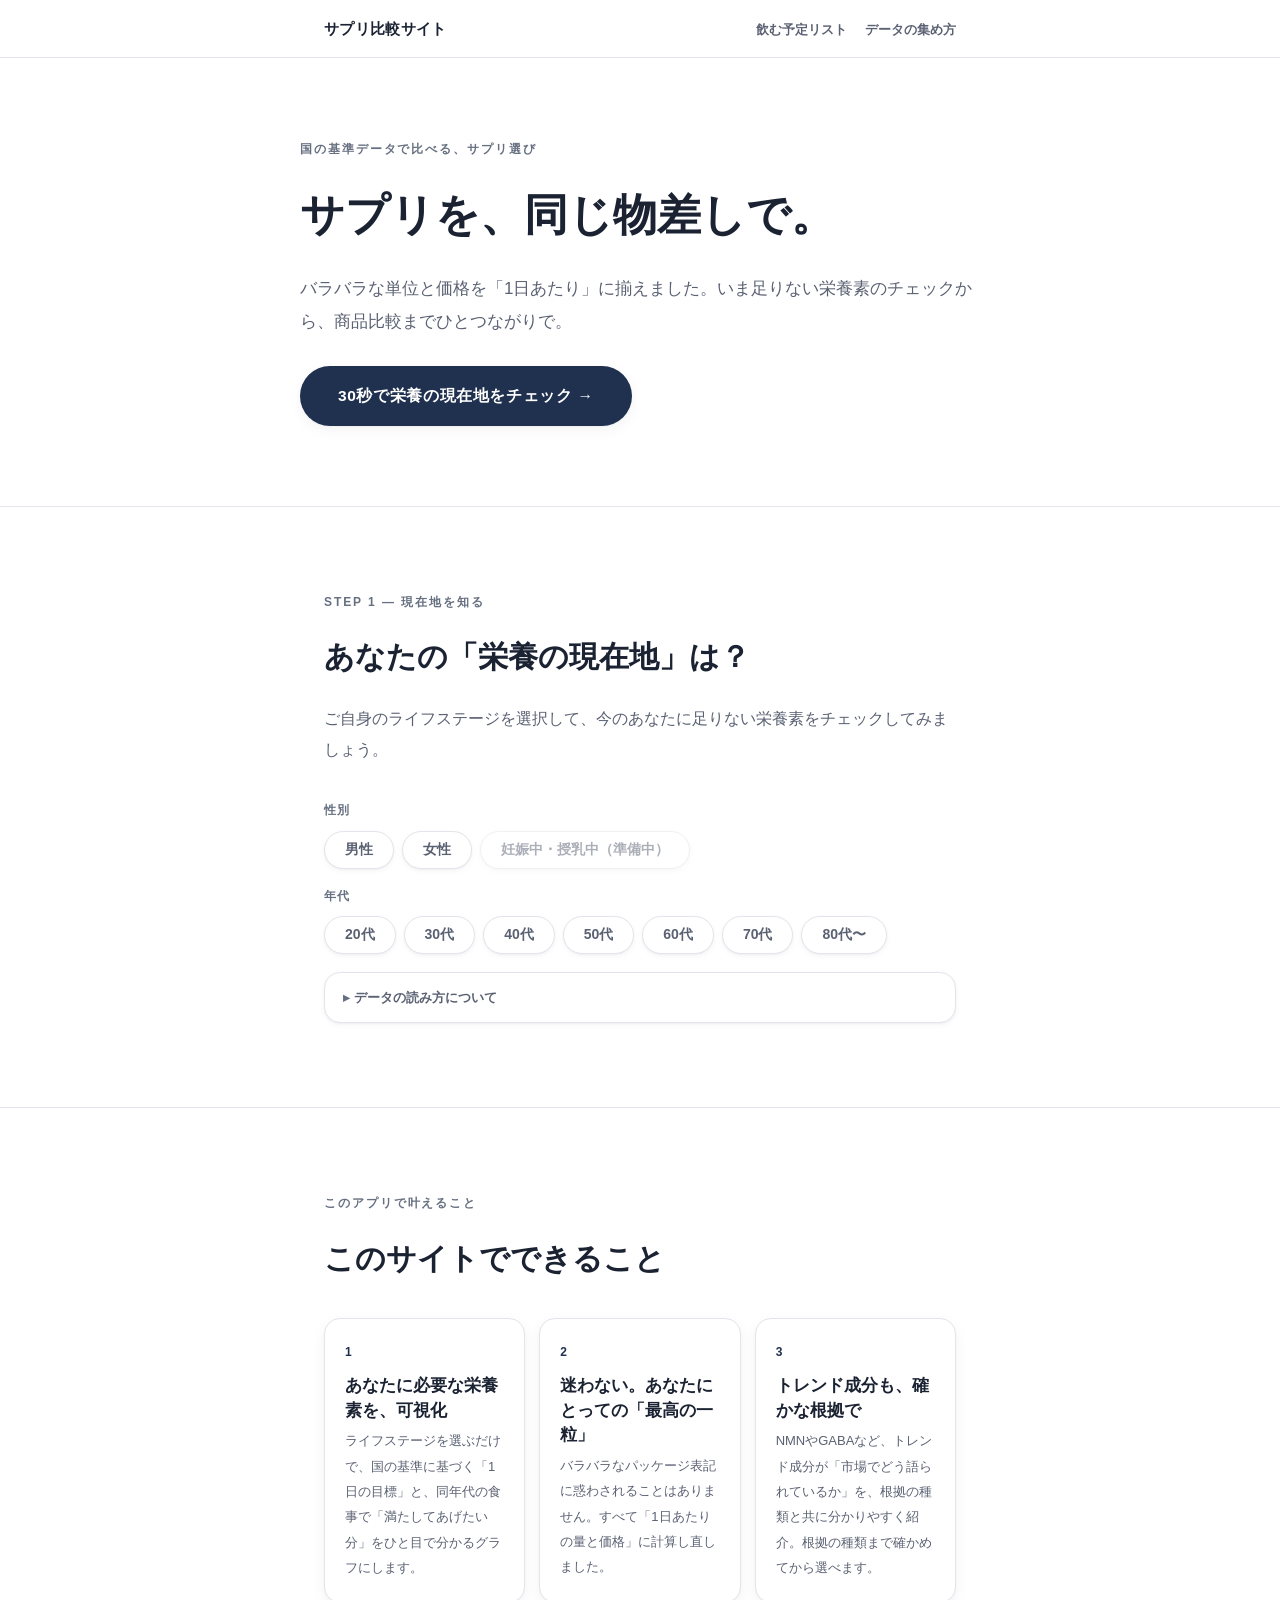
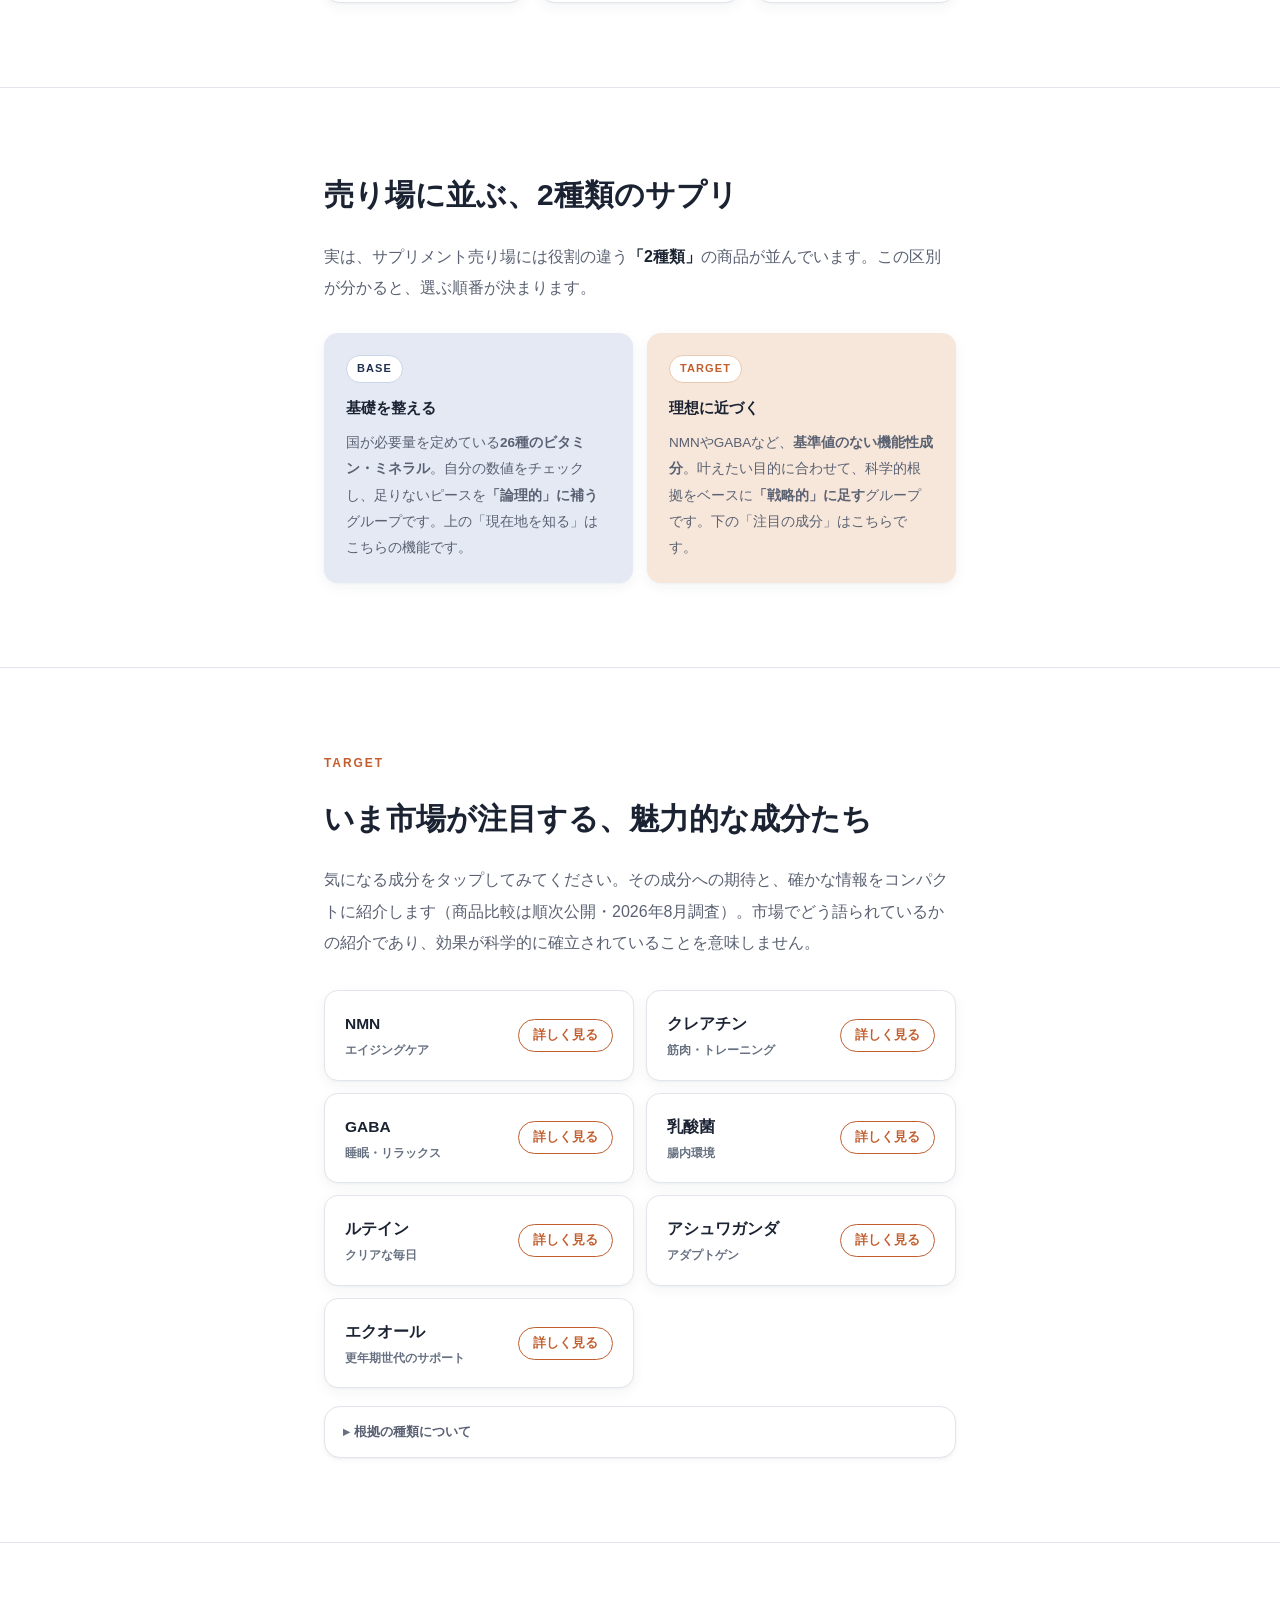
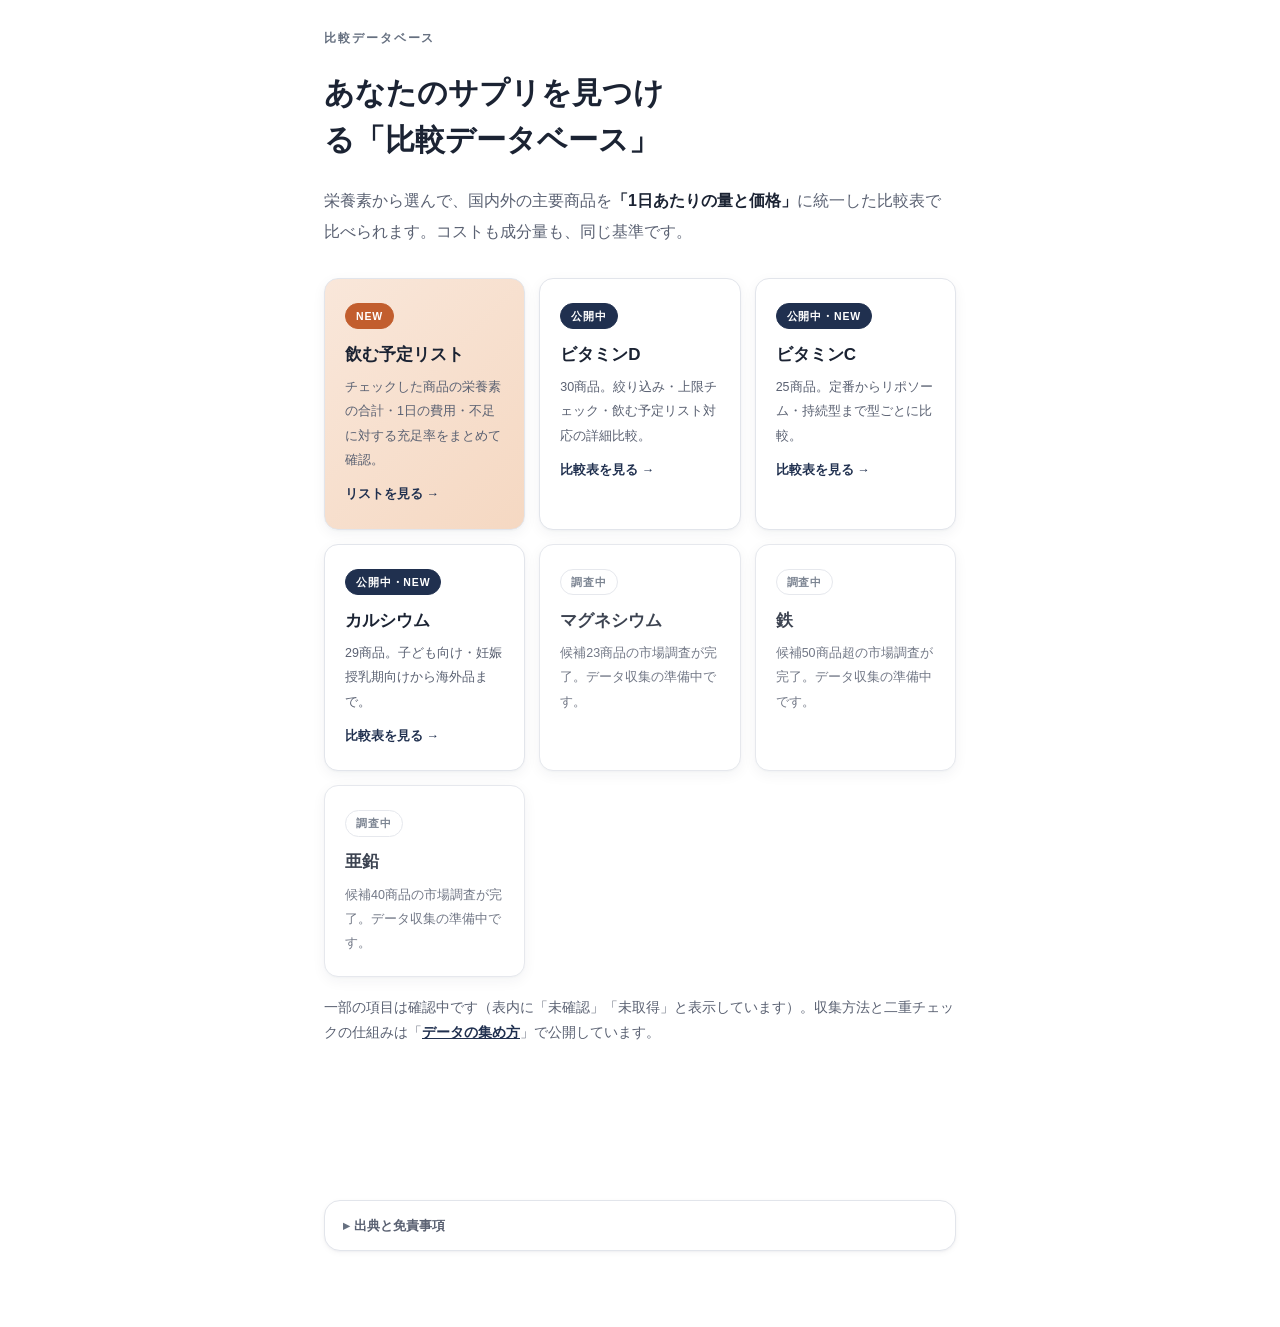
==== commit 3f71038e: "栄養素の並び順をビタミン→ミネラルに統一・「栄養素」ラベルを削除 Co-Authored-By: Claude Fable 5 <noreply@anthropic.com>" ====
--- a/index.html
+++ b/index.html
@@ -304,8 +304,8 @@
     <div class="dbgrid">
       <a class="dbc" href="matrix.html"><span class="st open">NEW</span><h3>飲む予定リスト</h3><p>チェックした商品の栄養素の合計・1日の費用・不足に対する充足率をまとめて確認。</p><span class="go">リストを見る →</span></a>
       <a class="dbc" href="vitamin-d.html"><span class="st open">公開中</span><h3>ビタミンD</h3><p>30商品。絞り込み・上限チェック・飲む予定リスト対応の詳細比較。</p><span class="go">比較表を見る →</span></a>
-      <a class="dbc" href="calcium.html"><span class="st open">公開中・NEW</span><h3>カルシウム</h3><p>29商品。子ども向け・妊娠授乳期向けから海外品まで。</p><span class="go">比較表を見る →</span></a>
-      <a class="dbc" href="vitamin-c.html"><span class="st open">公開中・NEW</span><h3>ビタミンC</h3><p>25商品。定番からリポソーム・持続型まで型ごとに比較。</p><span class="go">比較表を見る →</span></a>
+      
+      <a class="dbc" href="vitamin-c.html"><span class="st open">公開中・NEW</span><h3>ビタミンC</h3><p>25商品。定番からリポソーム・持続型まで型ごとに比較。</p><span class="go">比較表を見る →</span></a><a class="dbc" href="calcium.html"><span class="st open">公開中・NEW</span><h3>カルシウム</h3><p>29商品。子ども向け・妊娠授乳期向けから海外品まで。</p><span class="go">比較表を見る →</span></a>
       <div class="dbc soon2"><span class="st">調査中</span><h3>マグネシウム</h3><p>候補23商品の市場調査が完了。データ収集の準備中です。</p></div>
       <div class="dbc soon2"><span class="st">調査中</span><h3>鉄</h3><p>候補50商品超の市場調査が完了。データ収集の準備中です。</p></div>
       <div class="dbc soon2"><span class="st">調査中</span><h3>亜鉛</h3><p>候補40商品の市場調査が完了。データ収集の準備中です。</p></div>
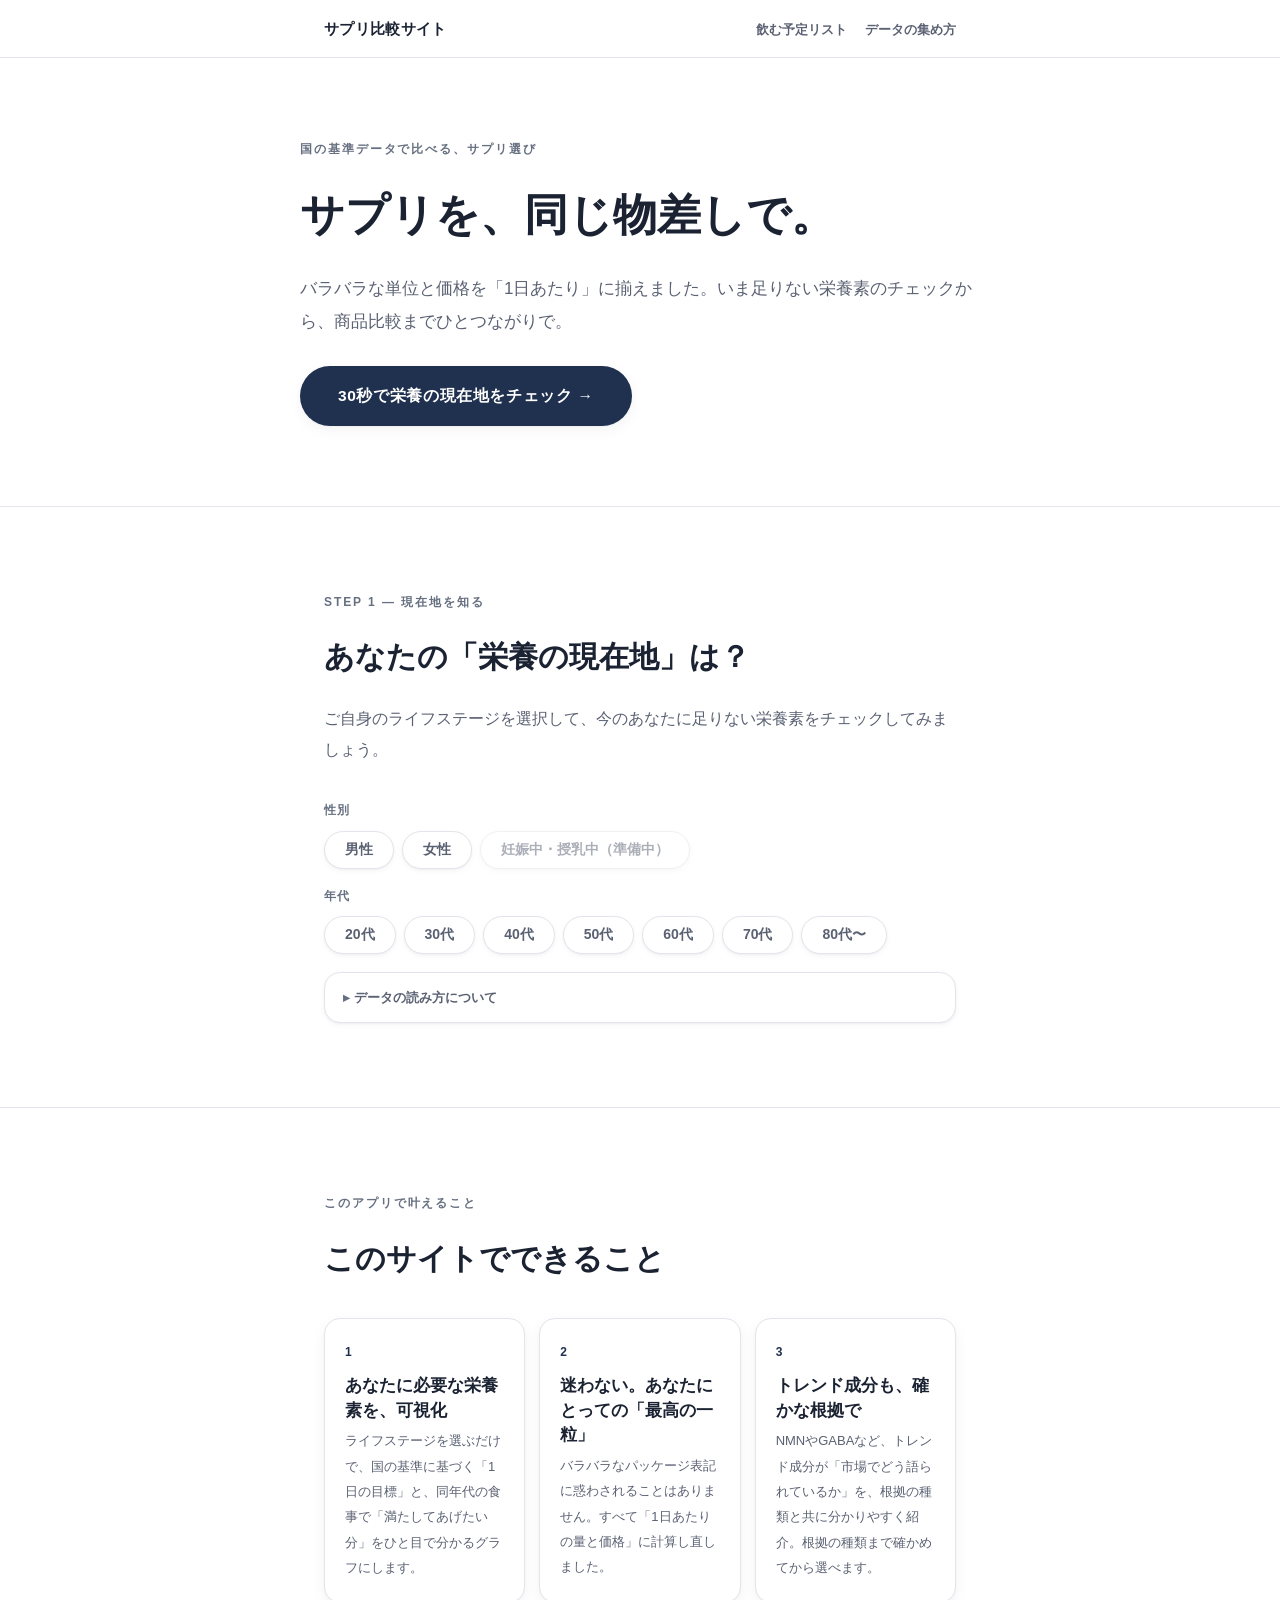
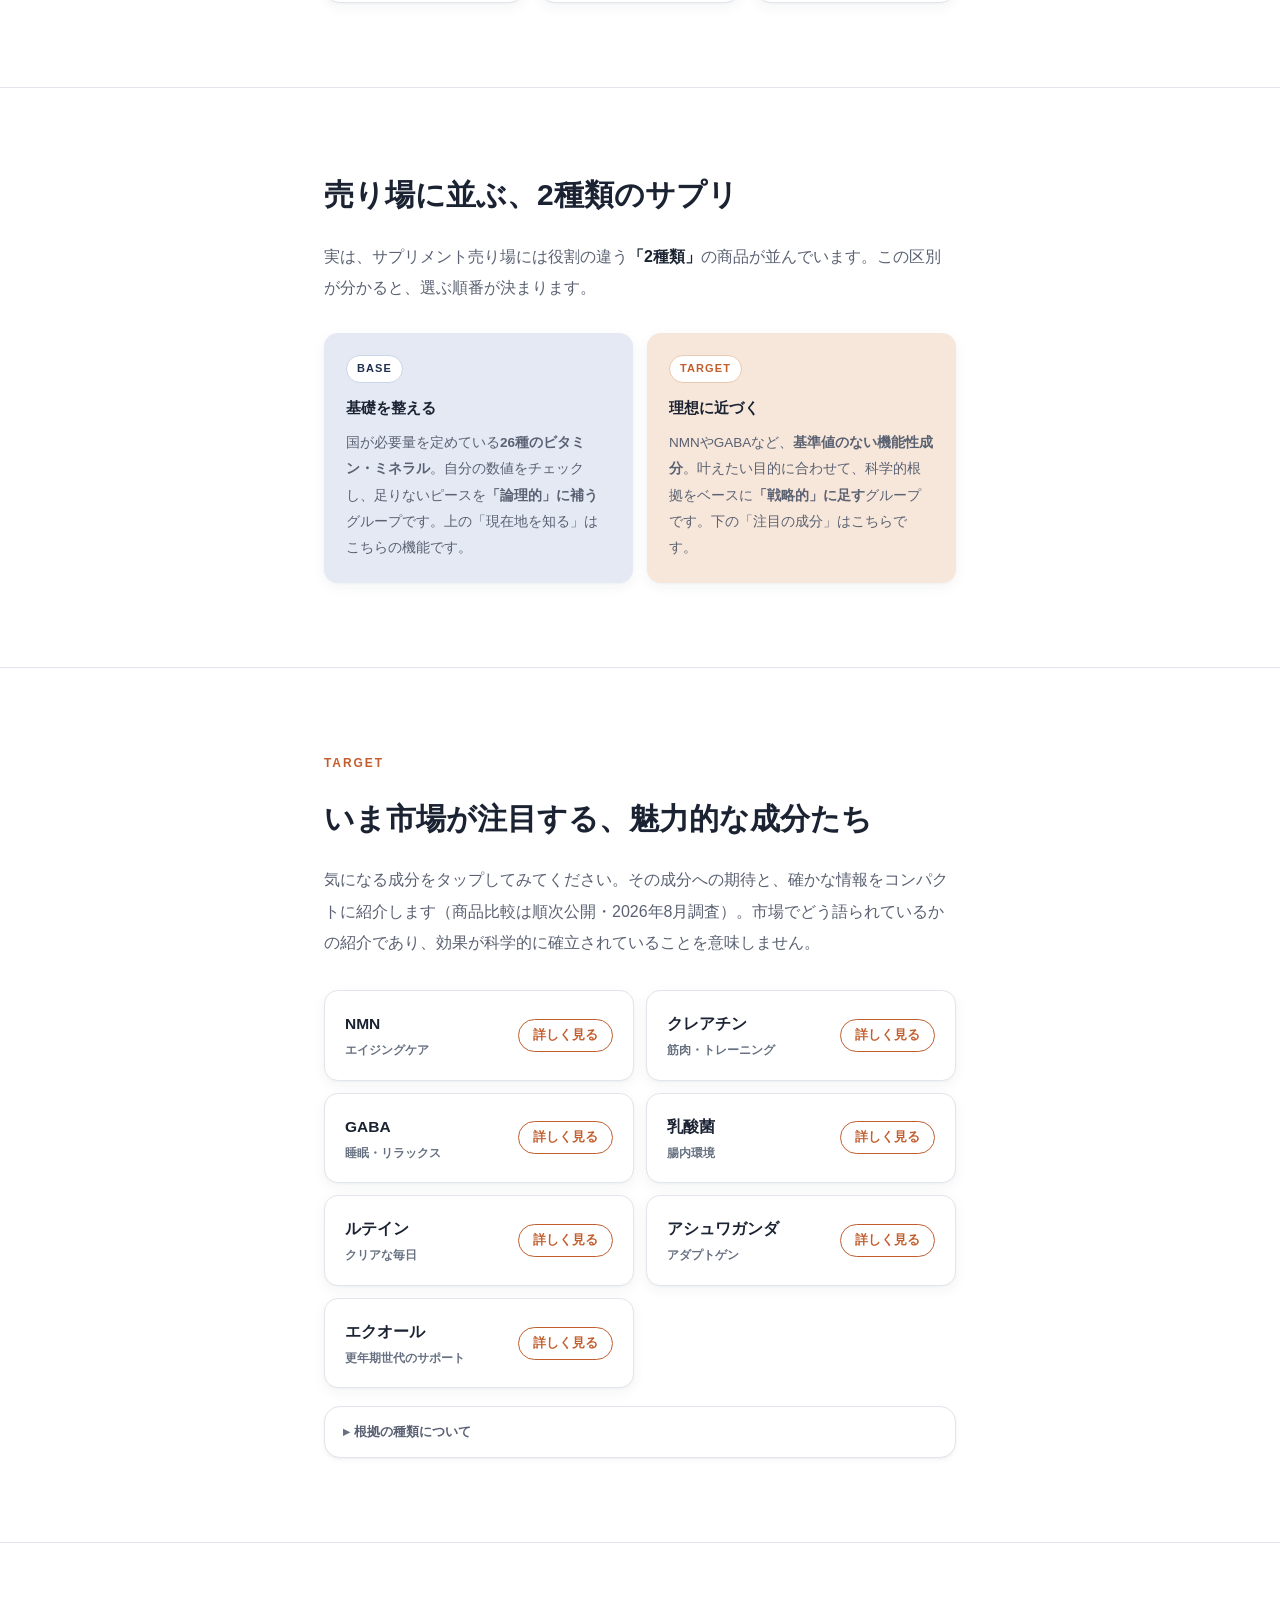
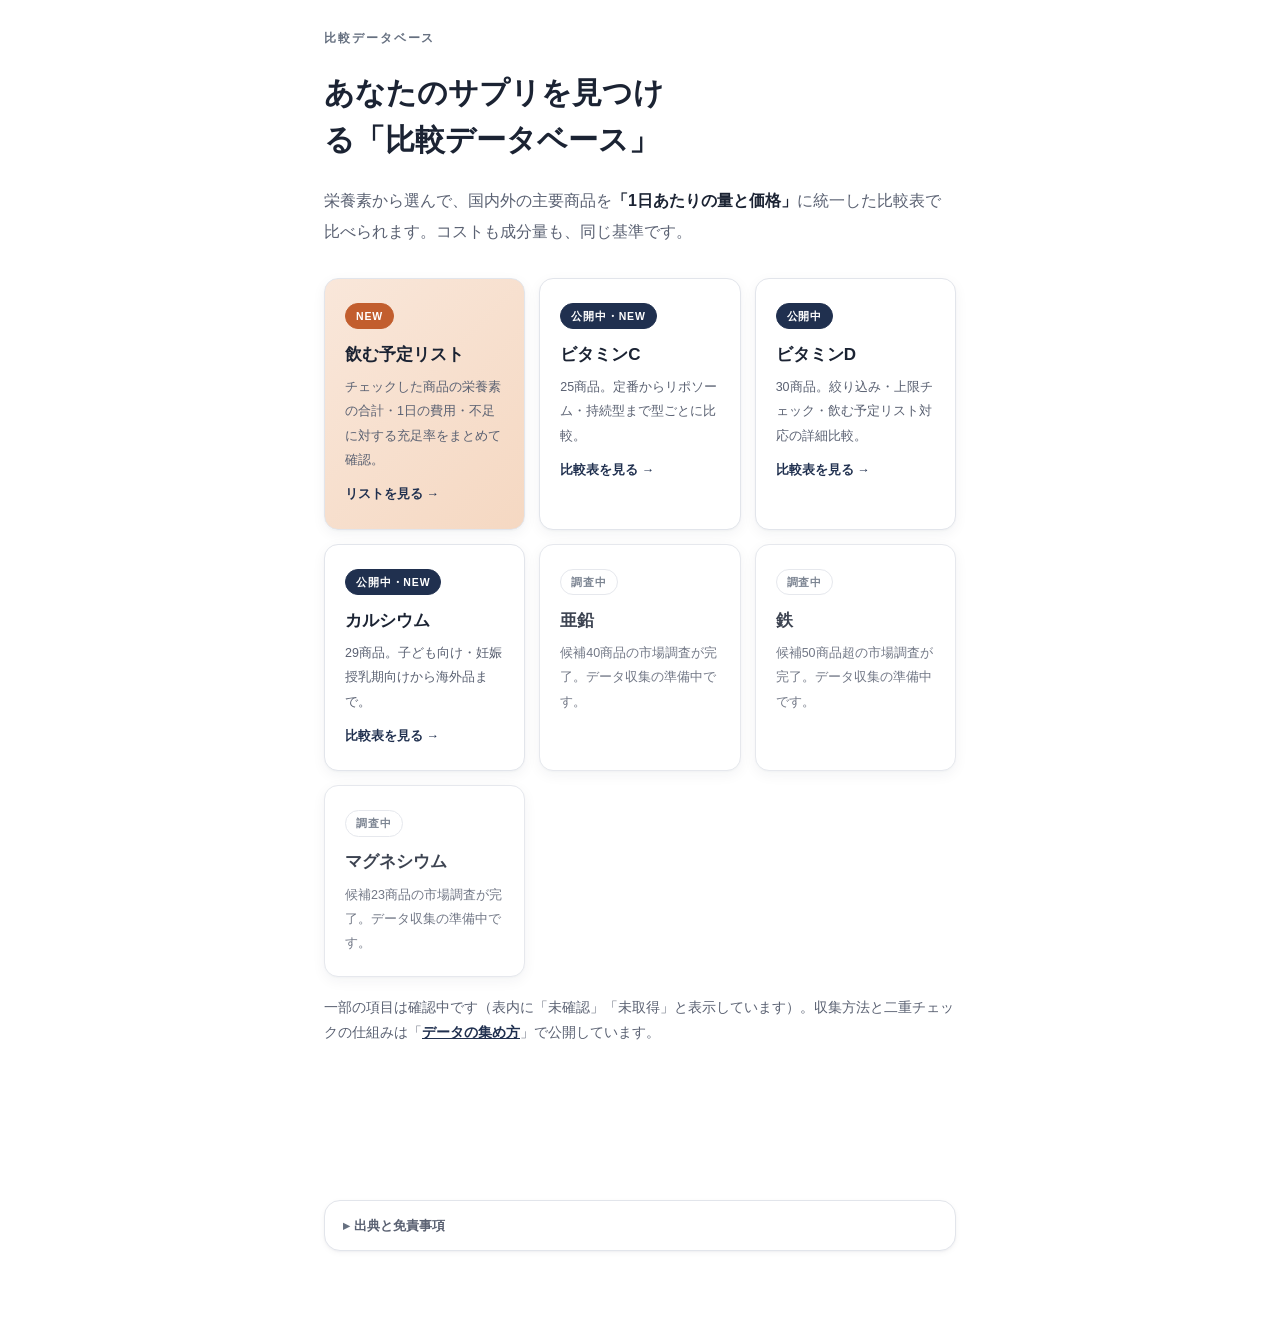
==== commit 57365be6: "基準値に対する％をグレーに・栄養素の並び順をアルファベット順へ改定 Co-Authored-By: Claude Opus 5 (1M context) <noreply@anthropic.com>" ====
--- a/index.html
+++ b/index.html
@@ -303,12 +303,12 @@
     <p class="body">栄養素から選んで、国内外の主要商品を<strong>「1日あたりの量と価格」</strong>に統一した比較表で比べられます。コストも成分量も、同じ基準です。</p>
     <div class="dbgrid">
       <a class="dbc" href="matrix.html"><span class="st open">NEW</span><h3>飲む予定リスト</h3><p>チェックした商品の栄養素の合計・1日の費用・不足に対する充足率をまとめて確認。</p><span class="go">リストを見る →</span></a>
-      <a class="dbc" href="vitamin-d.html"><span class="st open">公開中</span><h3>ビタミンD</h3><p>30商品。絞り込み・上限チェック・飲む予定リスト対応の詳細比較。</p><span class="go">比較表を見る →</span></a>
       
-      <a class="dbc" href="vitamin-c.html"><span class="st open">公開中・NEW</span><h3>ビタミンC</h3><p>25商品。定番からリポソーム・持続型まで型ごとに比較。</p><span class="go">比較表を見る →</span></a><a class="dbc" href="calcium.html"><span class="st open">公開中・NEW</span><h3>カルシウム</h3><p>29商品。子ども向け・妊娠授乳期向けから海外品まで。</p><span class="go">比較表を見る →</span></a>
+      
+      <a class="dbc" href="vitamin-c.html"><span class="st open">公開中・NEW</span><h3>ビタミンC</h3><p>25商品。定番からリポソーム・持続型まで型ごとに比較。</p><span class="go">比較表を見る →</span></a><a class="dbc" href="vitamin-d.html"><span class="st open">公開中</span><h3>ビタミンD</h3><p>30商品。絞り込み・上限チェック・飲む予定リスト対応の詳細比較。</p><span class="go">比較表を見る →</span></a><a class="dbc" href="calcium.html"><span class="st open">公開中・NEW</span><h3>カルシウム</h3><p>29商品。子ども向け・妊娠授乳期向けから海外品まで。</p><span class="go">比較表を見る →</span></a>
+      <div class="dbc soon2"><span class="st">調査中</span><h3>亜鉛</h3><p>候補40商品の市場調査が完了。データ収集の準備中です。</p></div>
+      <div class="dbc soon2"><span class="st">調査中</span><h3>鉄</h3><p>候補50商品超の市場調査が完了。データ収集の準備中です。</p></div>
       <div class="dbc soon2"><span class="st">調査中</span><h3>マグネシウム</h3><p>候補23商品の市場調査が完了。データ収集の準備中です。</p></div>
-      <div class="dbc soon2"><span class="st">調査中</span><h3>鉄</h3><p>候補50商品超の市場調査が完了。データ収集の準備中です。</p></div>
-      <div class="dbc soon2"><span class="st">調査中</span><h3>亜鉛</h3><p>候補40商品の市場調査が完了。データ収集の準備中です。</p></div>
     </div>
     <p class="note" style="margin-top:18px">一部の項目は確認中です（表内に「未確認」「未取得」と表示しています）。収集方法と二重チェックの仕組みは「<a href="about-data.html" style="color:var(--g1);font-weight:700">データの集め方</a>」で公開しています。</p>
   </div>
@@ -330,7 +330,7 @@
   var ORDER = ["ビタミンD","カルシウム","マグネシウム","鉄","亜鉛","ビタミンA","ビタミンE","ビタミンK","ビタミンB1","ビタミンB2","ナイアシン","ビタミンB6","ビタミンB12","葉酸","パントテン酸","ビオチン","ビタミンC","ナトリウム","カリウム","リン","銅","マンガン","ヨウ素","セレン","クロム","モリブデン"];
   var IKEY = {"ナイアシン":"ナイアシン当量","ナトリウム":"食塩相当量"};
   var DN = {"ナトリウム":"塩分（食塩相当量）"};
-  var LINKS = {"ビタミンD":"vitamin-d.html","カルシウム":"calcium.html","ビタミンC":"vitamin-c.html"};
+  var LINKS = {"ビタミンC":"vitamin-c.html","ビタミンD":"vitamin-d.html","カルシウム":"calcium.html"};
   var SOON = ["マグネシウム","鉄","亜鉛"];
   var state = { sex:null, age:null };
   try { var sy = JSON.parse(localStorage.getItem("sdb-you")||"{}"); if(sy.sex) state.sex=sy.sex; if(sy.age) state.age=sy.age; } catch(e){}
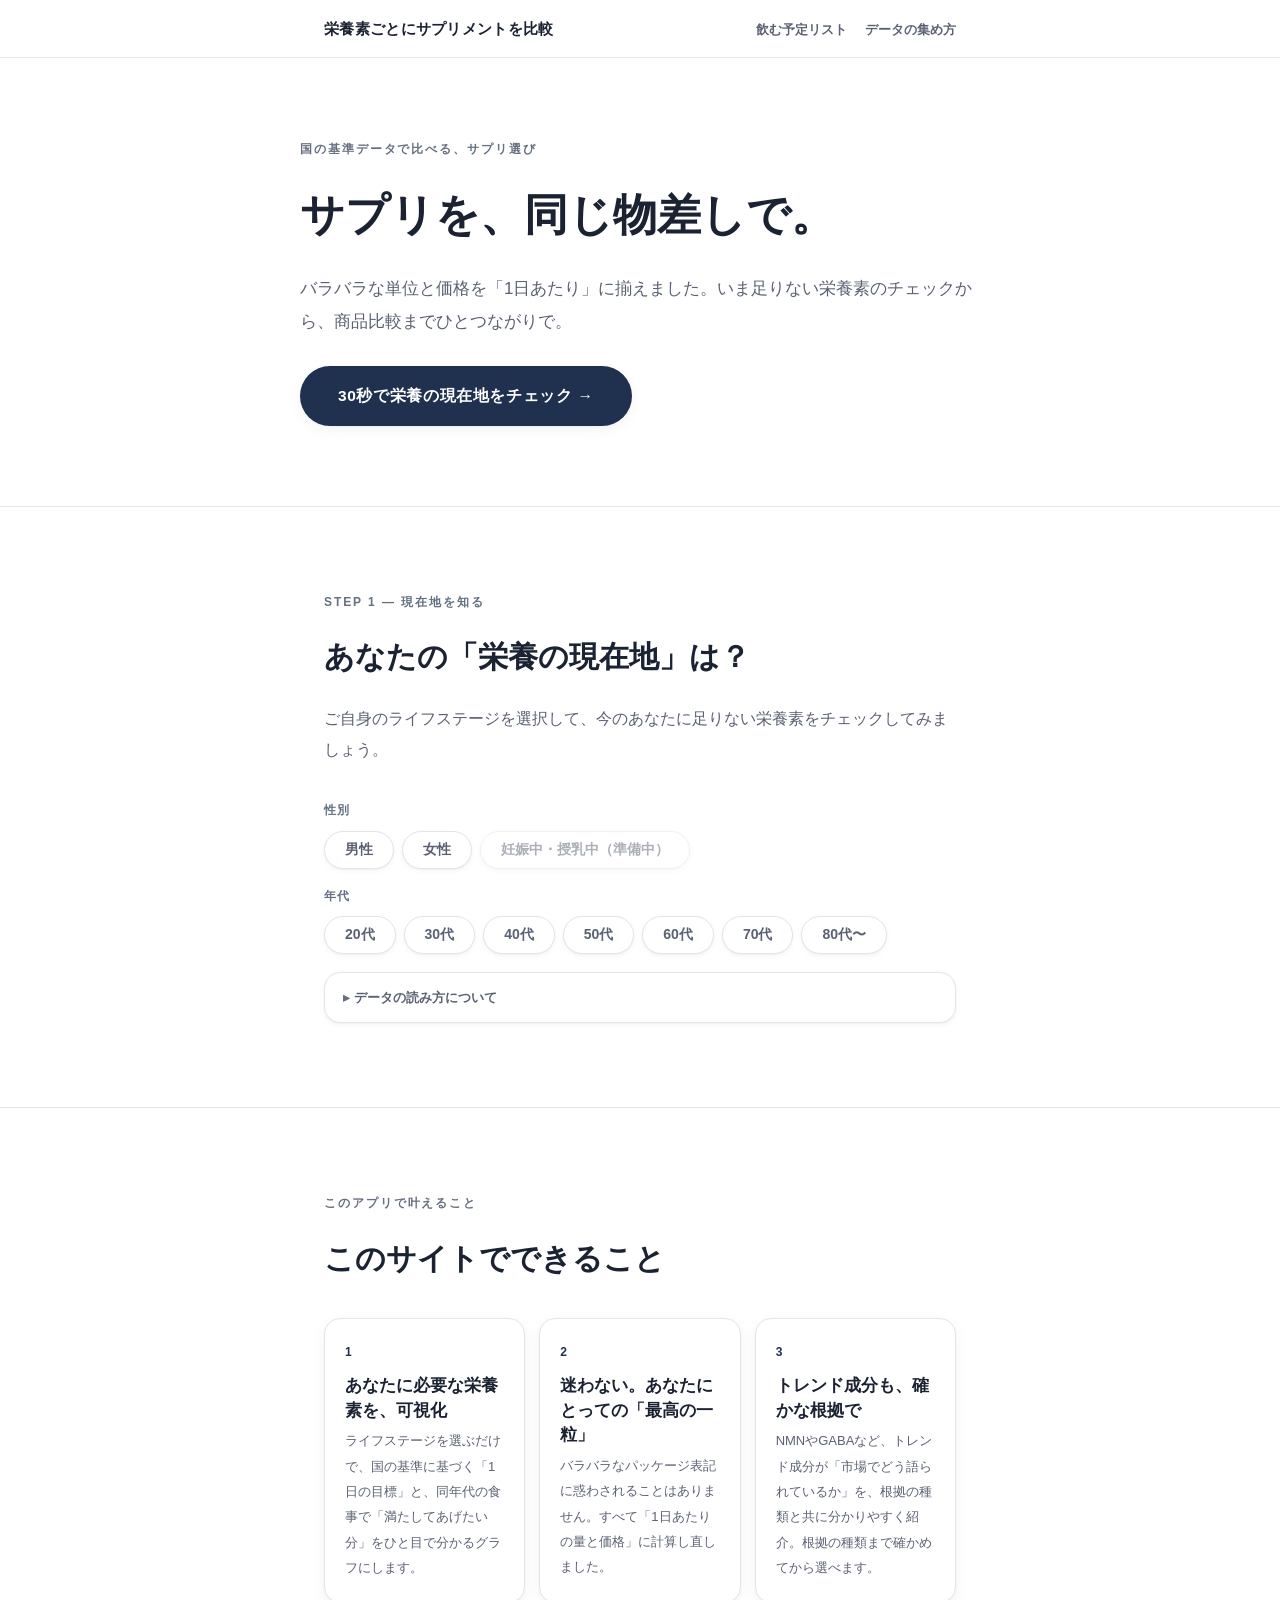
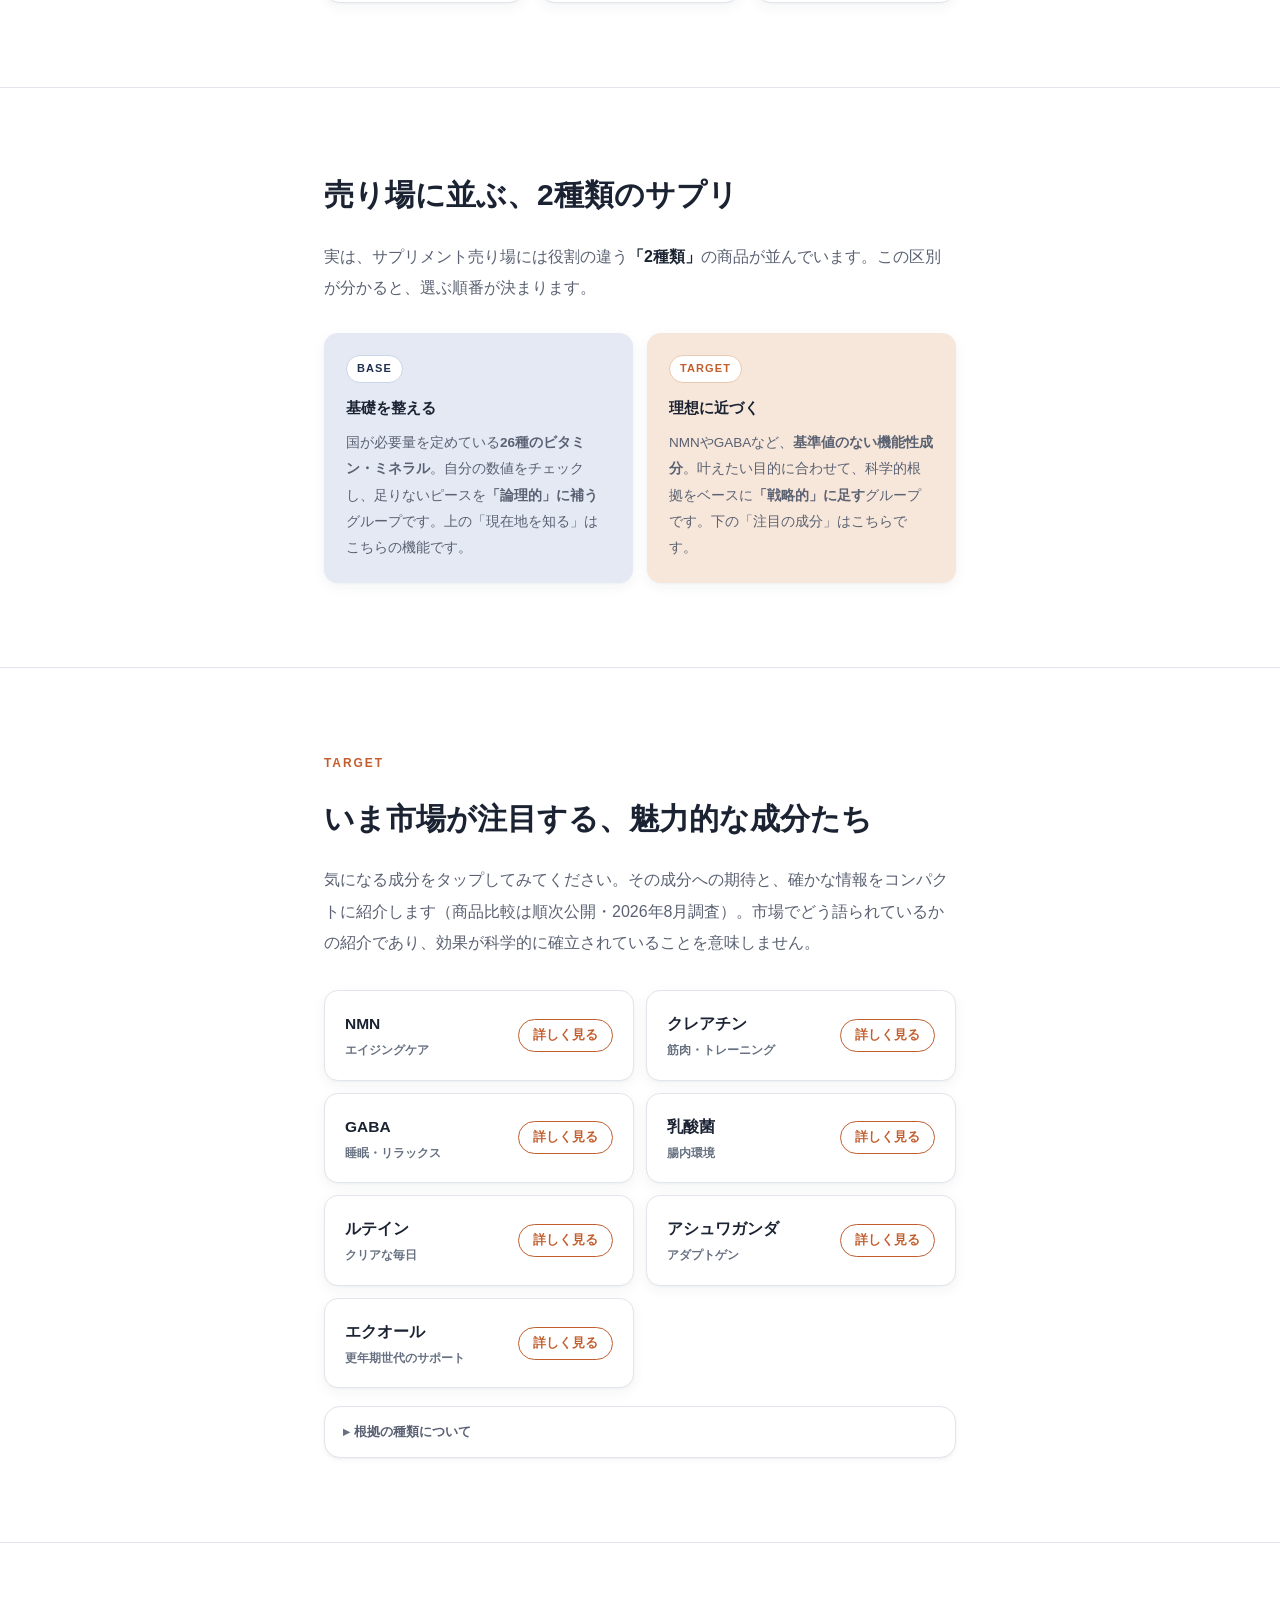
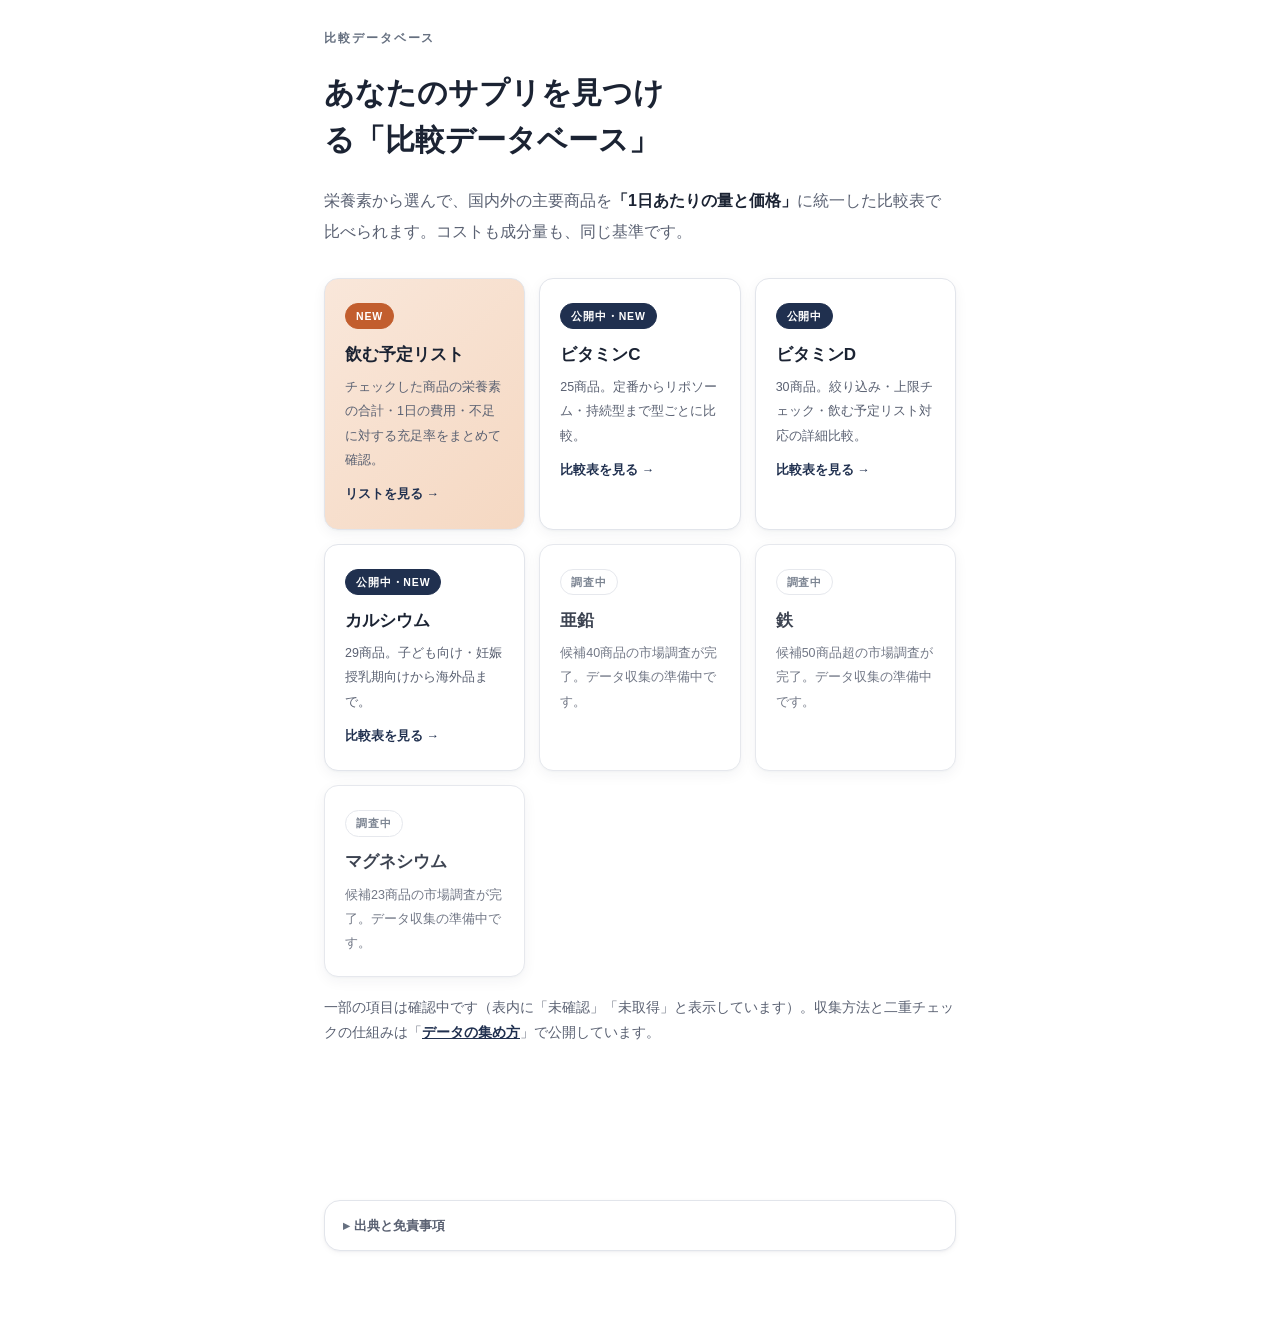
==== commit 9a3e1d8d: "ページを大幅に簡素化: 基準値を1行に畳む・ヘッダーに栄養素プルダウン Co-Authored-By: Claude Opus 5 (1M context) <noreply@anthropic.co" ====
--- a/index.html
+++ b/index.html
@@ -4,12 +4,12 @@
 <meta charset="utf-8">
 <meta name="viewport" content="width=device-width, initial-scale=1">
 <meta name="robots" content="noindex">
-<meta property="og:title" content="サプリ比較サイト — 1日に必要なビタミン・ミネラルのまとめサイト">
+<meta property="og:title" content="栄養素ごとにサプリメントを比較 — 1日に必要なビタミン・ミネラルのまとめサイト">
 <meta property="og:description" content="国の基準データで、あなたに必要な栄養素と最適なサプリを同じ物差しで比べられるサイト。">
 <meta property="og:type" content="website">
 <meta property="og:url" content="https://takemoritoshihiko-png.github.io/supplement-db-site/">
 <meta name="twitter:card" content="summary">
-<title>サプリ比較サイト — 1日に必要なビタミン・ミネラルのまとめサイト</title>
+<title>栄養素ごとにサプリメントを比較 — 1日に必要なビタミン・ミネラルのまとめサイト</title>
 </head>
 <body>
 <style>
@@ -227,7 +227,7 @@
   .tcard:hover { box-shadow:0 2px 4px rgba(27,35,51,.06), 0 14px 32px rgba(27,35,51,.12); transform:translateY(-1px); }
 </style>
 
-<div class="sitebar"><div class="wrap sb-in"><a class="slogo" href="index.html">サプリ比較サイト</a><nav class="snav"><a href="matrix.html">飲む予定リスト</a><a href="about-data.html">データの集め方</a></nav></div></div>
+<div class="sitebar"><div class="wrap sb-in"><a class="slogo" href="index.html">栄養素ごとにサプリメントを比較</a><nav class="snav"><a href="matrix.html">飲む予定リスト</a><a href="about-data.html">データの集め方</a></nav></div></div>
 
 <div class="hero">
   <div class="wrap hero-inner">
